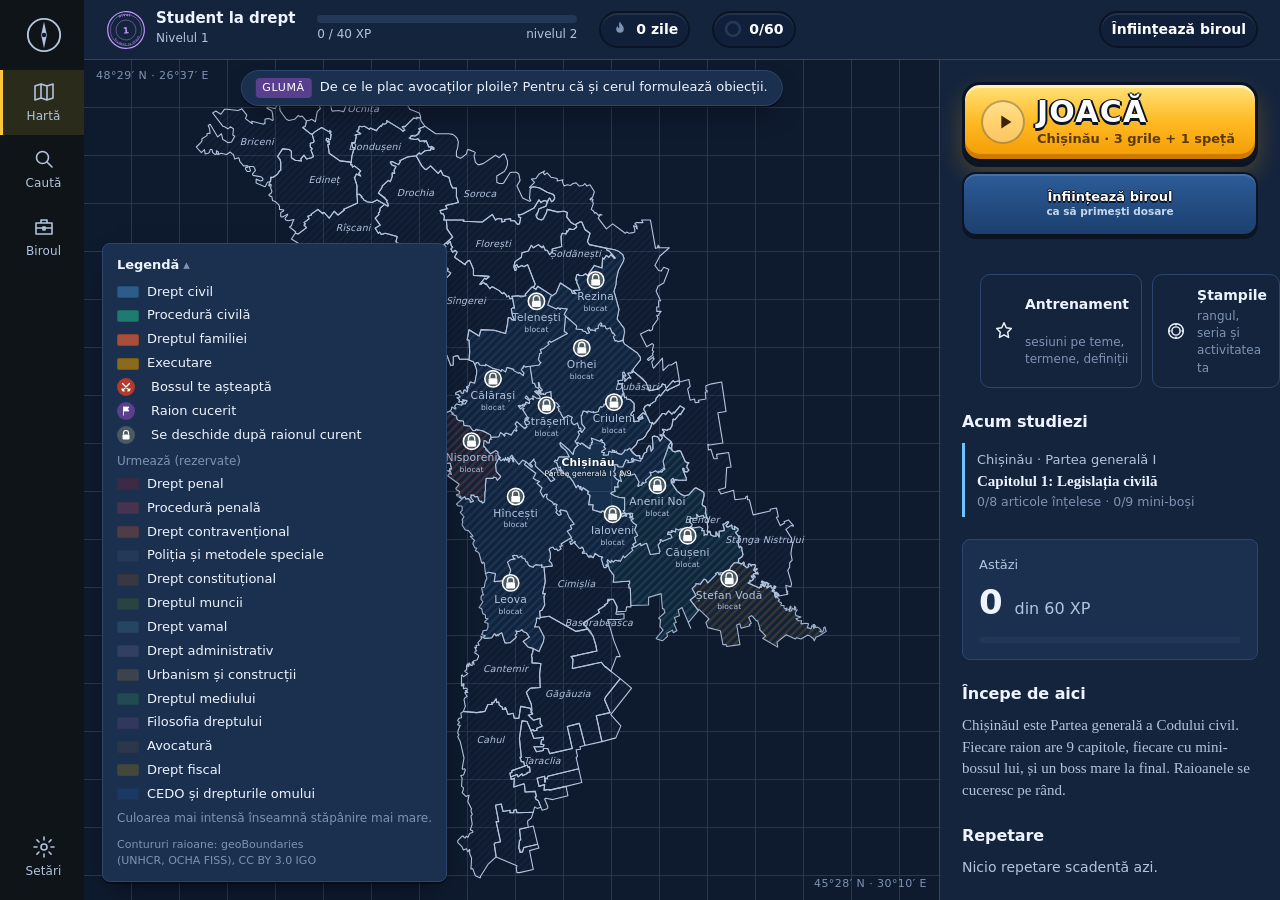
==== index.html @ b5ab777a "Interfața de arenă (etapa 1): bara de jos compactă, harta pe tot ecranul, JOACĂ, sloturi de dosare, " ====
<!doctype html>
<html lang="ro">
<head>
<meta charset="utf-8">
<meta name="viewport" content="width=device-width, initial-scale=1, viewport-fit=cover, maximum-scale=1">
<meta name="theme-color" content="#13181B">
<meta name="color-scheme" content="light dark">
<meta name="mobile-web-app-capable" content="yes">
<meta name="apple-mobile-web-app-capable" content="yes">
<meta name="apple-mobile-web-app-status-bar-style" content="black-translucent">
<meta name="apple-mobile-web-app-title" content="Atlasul">
<link rel="manifest" href="manifest.webmanifest">
<link rel="apple-touch-icon" href="icons/apple-touch-icon.png">
<title>Atlasul legislativ</title>
<link rel="icon" href="icon.svg" type="image/svg+xml">
<link rel="stylesheet" href="app.css">
<link rel="stylesheet" href="phone.css">
<link rel="stylesheet" href="clash.css">
</head>
<body>
<div id="app" class="shell">
  <nav class="rail" aria-label="Navigare principală">
    <a class="rail-mark" href="#/harta" aria-label="Atlasul legislativ">
      <svg viewBox="0 0 40 40" aria-hidden="true"><circle cx="20" cy="20" r="17" fill="none" stroke="currentColor" stroke-width="2"/><path d="M20 6 L23 20 L20 34 L17 20 Z" fill="currentColor"/><circle cx="20" cy="20" r="2.4" fill="var(--paper)"/></svg>
    </a>
    <a href="#/harta" data-nav="harta"><svg viewBox="0 0 24 24"><path d="M3 6l6-2 6 2 6-2v14l-6 2-6-2-6 2z M9 4v14 M15 6v14"/></svg><span>Hartă</span></a>
    <a href="#/cautare" data-nav="cautare"><svg viewBox="0 0 24 24"><circle cx="10.5" cy="10.5" r="6"/><path d="M15 15l5 5"/></svg><span>Caută</span></a>
    <a href="#/firma" data-nav="firma"><svg viewBox="0 0 24 24"><path d="M4 8h16v11H4z M9 8V5h6v3 M4 13h16 M11 12h2v3h-2z"/></svg><span>Biroul</span></a>
    <div class="rail-spacer"></div>
    <a href="#/setari" data-nav="setari"><svg viewBox="0 0 24 24"><circle cx="12" cy="12" r="3"/><path d="M12 2v3M12 19v3M2 12h3M19 12h3M4.9 4.9l2.1 2.1M17 17l2.1 2.1M4.9 19.1L7 17M17 7l2.1-2.1"/></svg><span>Setări</span></a>
  </nav>
  <header class="hud" id="hud"></header>
  <main id="view" class="view" tabindex="-1"></main>
</div>
<div id="popups"></div>
<div id="toasts" aria-live="polite"></div>
<div id="overlay"></div>
<script src="data/moldova.js"></script>
<script src="js/core.js"></script>
<script src="js/study.js"></script>
<script src="js/game.js"></script>
<script src="js/quiz.js"></script>
<script src="js/eco.js"></script>
<script src="js/views.js"></script>
<script src="js/dosar.js"></script>
<script src="js/firm.js"></script>
<script src="js/play.js"></script>
<script>
/* instalare pe telefon: aplicația merge și fără internet */
if ('serviceWorker' in navigator) addEventListener('load', () => navigator.serviceWorker.register('sw.js').catch(() => {}));
</script>
</body>
</html>
---- app.css ----
/* Atlasul legislativ — foaie de planșetă cadastrală: hârtie rece, cerneală de ardezie,
   albastru topografic pentru trimiteri, violet de ștampilă pentru realizări. */
:root {
  --paper: #EDF1EC;
  --paper-2: #F6F8F4;
  --paper-3: #FFFFFF;
  --ink: #1B2A33;
  --ink-2: #4A5A63;
  --ink-3: #7B8A91;
  --rule: #CBD5CE;
  --rule-2: #DDE4DE;
  --survey: #2B5C8A;
  --survey-bg: #DCE6EF;
  --stamp: #5A3F8F;
  --stamp-bg: #E6E0F0;
  --seal: #B23A2E;
  --seal-bg: #F4DEDA;
  --wheat: #B98A12;
  --wheat-bg: #F3E7C4;
  --forest: #2E7D5B;
  --forest-bg: #D6EADF;
  --shadow: 0 1px 0 rgba(27,42,51,.06), 0 8px 24px -12px rgba(27,42,51,.28);
  --serif: "Sitka Text", "Sitka Small", Cambria, Georgia, "Times New Roman", serif;
  --serif-display: "Sitka Heading", "Sitka Banner", "Sitka Text", Cambria, Georgia, serif;
  --sans: "Bahnschrift", "DIN Alternate", "Segoe UI", system-ui, sans-serif;
  --radius-s: 4px;
  --radius-m: 8px;
  --rail: 84px;
  --hud: 60px;
  color-scheme: light;
}
:root[data-theme="dark"] {
  --paper: #151D22;
  --paper-2: #1B252B;
  --paper-3: #212D34;
  --ink: #E3E9E4;
  --ink-2: #A9B6B0;
  --ink-3: #7D8B87;
  --rule: #33424A;
  --rule-2: #2A373E;
  --survey: #7FAEDB;
  --survey-bg: #22374A;
  --stamp: #B39BE0;
  --stamp-bg: #302848;
  --seal: #E57A6E;
  --seal-bg: #44241F;
  --wheat: #E2B94A;
  --wheat-bg: #3D3317;
  --forest: #6FC49B;
  --forest-bg: #1D3A2D;
  --shadow: 0 1px 0 rgba(0,0,0,.2), 0 10px 28px -10px rgba(0,0,0,.6);
  color-scheme: dark;
}

* { box-sizing: border-box; }
html, body { margin: 0; height: 100%; }
body {
  background: var(--paper);
  color: var(--ink);
  font-family: var(--sans);
  font-size: 15px;
  line-height: 1.45;
  -webkit-font-smoothing: antialiased;
}
button, input, select, textarea { font: inherit; color: inherit; }
a { color: inherit; }
:focus-visible { outline: 2px solid var(--survey); outline-offset: 2px; border-radius: 3px; }
@media (prefers-reduced-motion: reduce) { *, *::before, *::after { animation-duration: .01ms !important; transition-duration: .01ms !important; } }

/* ---------- shell ---------- */
.shell {
  display: grid;
  grid-template-columns: var(--rail) 1fr;
  grid-template-rows: var(--hud) 1fr;
  height: 100vh;
}
.rail {
  grid-row: 1 / 3;
  background: var(--ink);
  color: var(--paper);
  display: flex; flex-direction: column; align-items: stretch;
  padding: 10px 0;
  gap: 2px;
}
:root[data-theme="dark"] .rail { background: #0E1418; color: var(--ink); }
.rail a {
  text-decoration: none;
  display: flex; flex-direction: column; align-items: center; gap: 4px;
  padding: 10px 4px;
  font-size: 12px; letter-spacing: .01em;
  color: rgba(237,241,236,.72);
  border-left: 3px solid transparent;
}
:root[data-theme="dark"] .rail a { color: var(--ink-2); }
.rail a svg { width: 24px; height: 24px; fill: none; stroke: currentColor; stroke-width: 1.6; stroke-linejoin: round; stroke-linecap: round; }
.rail a:hover { color: #fff; }
.rail a.on { color: #fff; border-left-color: var(--wheat); background: rgba(255,255,255,.06); }
.rail .rail-mark { padding: 6px 0 14px; color: var(--wheat); }
.rail .rail-mark svg { width: 38px; height: 38px; stroke: none; }
.rail-spacer { flex: 1; }

/* ---------- HUD ---------- */
.hud {
  display: flex; align-items: center; gap: 22px;
  padding: 0 22px;
  border-bottom: 1px solid var(--rule);
  background: var(--paper-2);
  min-width: 0;
}
.hud .rank { display: flex; align-items: center; gap: 10px; min-width: 0; }
.hud .rank .stamp-mini { width: 40px; height: 40px; flex: none; }
.hud .rank b { display: block; font-weight: 600; font-size: 15px; line-height: 1.1; white-space: nowrap; }
.hud .rank small { color: var(--ink-2); font-size: 12px; white-space: nowrap; }
.xpbar { flex: 1; max-width: 340px; min-width: 120px; }
.xpbar .track { height: 8px; border-radius: 4px; background: var(--rule-2); overflow: hidden; }
.xpbar .fill { height: 100%; background: var(--wheat); border-radius: 4px; transition: width .6s cubic-bezier(.2,.8,.2,1); }
.xpbar .lbl { font-size: 12px; color: var(--ink-2); margin-top: 3px; display: flex; justify-content: space-between; gap: 8px; font-variant-numeric: tabular-nums; }
.hud .chip {
  display: flex; align-items: center; gap: 7px;
  font-size: 14px; font-variant-numeric: tabular-nums;
  padding: 6px 10px; border-radius: 999px;
  border: 1px solid var(--rule);
  background: var(--paper-3);
  white-space: nowrap;
}
.hud .chip svg { width: 18px; height: 18px; }
.hud .chip.streak svg { fill: var(--seal); }
.hud .chip.streak.cold svg { fill: var(--ink-3); }
.hud .chip.chest { cursor: pointer; border-color: var(--wheat); background: var(--wheat-bg); }
.hud .chip.chest[hidden] { display: none; }
.goal-ring { width: 26px; height: 26px; transform: rotate(-90deg); }
.goal-ring circle { fill: none; stroke-width: 4; }
.goal-ring .bg { stroke: var(--rule-2); }
.goal-ring .fg { stroke: var(--forest); stroke-linecap: round; transition: stroke-dashoffset .6s; }
.hud .spacer { flex: 1; }

.view { overflow: auto; position: relative; min-width: 0; }
.view:focus { outline: none; }

/* ---------- typography helpers ---------- */
h1, h2, h3 { font-family: var(--sans); font-weight: 600; margin: 0; letter-spacing: -.005em; }
h1 { font-size: 30px; line-height: 1.12; font-stretch: 87.5%; }
h2 { font-size: 21px; line-height: 1.2; }
h3 { font-size: 16px; }
.muted { color: var(--ink-2); }
.faint { color: var(--ink-3); }
.num { font-variant-numeric: tabular-nums; }

.btn {
  display: inline-flex; align-items: center; justify-content: center; gap: 8px;
  padding: 9px 15px; border-radius: var(--radius-m);
  border: 1px solid var(--rule); background: var(--paper-3);
  cursor: pointer; text-decoration: none; font-size: 14px; white-space: nowrap;
}
.btn:hover { border-color: var(--ink-3); }
.btn.primary { background: var(--ink); color: var(--paper); border-color: var(--ink); }
.btn.primary:hover { background: #2A3D49; }
:root[data-theme="dark"] .btn.primary { background: var(--wheat); color: #1a1405; border-color: var(--wheat); }
.btn.ghost { background: transparent; border-color: transparent; }
.btn.ghost:hover { background: var(--rule-2); }
.btn.small { padding: 5px 10px; font-size: 13px; }
.btn[disabled] { opacity: .5; cursor: default; }
.btn svg { width: 16px; height: 16px; fill: none; stroke: currentColor; stroke-width: 1.8; stroke-linecap: round; stroke-linejoin: round; }

.bar { height: 6px; background: var(--rule-2); border-radius: 3px; overflow: hidden; }
.bar > i { display: block; height: 100%; background: var(--forest); border-radius: 3px; }
.bar.read > i { background: var(--survey); }

/* ---------- map page ---------- */
.mappage {
  display: grid;
  grid-template-columns: minmax(0, 1fr) 340px;
  min-height: 100%;
}
.mapwrap {
  position: relative;
  background-color: var(--paper);
  background-image:
    linear-gradient(var(--rule-2) 1px, transparent 1px),
    linear-gradient(90deg, var(--rule-2) 1px, transparent 1px);
  background-size: 48px 48px;
  background-position: -1px -1px;
  border-right: 1px solid var(--rule);
  display: flex; align-items: center; justify-content: center;
  padding: 18px 10px 10px;
  min-height: calc(100vh - var(--hud));
}
.mapwrap svg.md { height: calc(100vh - var(--hud) - 40px); max-height: 1100px; width: auto; max-width: 100%; overflow: visible; }
.mapwrap .coord { position: absolute; font-size: 11px; color: var(--ink-3); font-variant-numeric: tabular-nums; letter-spacing: .04em; }
.mapwrap .coord.tl { top: 8px; left: 12px; } .mapwrap .coord.br { bottom: 8px; right: 12px; }
.md path.u { stroke: var(--ink-2); stroke-width: 1.1; stroke-linejoin: round; vector-effect: non-scaling-stroke; transition: filter .15s, opacity .15s; }
.md path.u.plain { fill: var(--paper-2); }
.md path.u.res { fill: url(#hatch); }
.md path.u.on { cursor: pointer; }
.md path.u.on:hover, .md path.u.res:hover { filter: brightness(1.08) saturate(1.1); }
.md path.u.on.dim { opacity: .55; }
.md text.lab { font-family: var(--sans); font-size: 15px; fill: var(--ink-2); pointer-events: none; text-anchor: middle; letter-spacing: .02em; }
.md text.lab.on { fill: #fff; font-weight: 600; font-size: 17px; paint-order: stroke; stroke: rgba(0,0,0,.25); stroke-width: 2.5px; }
.md text.lab.res { fill: var(--ink-2); font-style: italic; }
.md text.lab.sub { font-size: 12px; font-weight: 400; }
.md .river { fill: none; stroke: #7FA7C4; stroke-width: 2; opacity: .5; }
.md .pin { pointer-events: none; }

.legend {
  position: absolute; left: 18px; bottom: 18px;
  background: var(--paper-3); border: 1px solid var(--rule);
  border-radius: var(--radius-m); padding: 12px 14px; font-size: 13px; min-width: 210px;
  box-shadow: var(--shadow);
}
.legend h3 { font-size: 13px; margin: 0; display: inline; }
.legend summary { cursor: pointer; list-style: none; font-family: var(--sans); }
.legend summary::-webkit-details-marker { display: none; }
.legend summary::after { content: ' ▾'; color: var(--ink-3); }
.legend[open] summary { margin-bottom: 8px; }
.legend[open] summary::after { content: ' ▴'; }
.legend .row { display: flex; align-items: center; gap: 8px; margin: 5px 0; }
.legend .sw { width: 22px; height: 12px; border-radius: 2px; border: 1px solid rgba(0,0,0,.15); flex: none; }
.legend .sw.hatch { background: repeating-linear-gradient(45deg, var(--paper-2) 0 3px, var(--rule) 3px 5px); }
.legend .credit { margin-top: 10px; font-size: 11px; color: var(--ink-3); max-width: 230px; }
.maptip {
  position: fixed; pointer-events: none; z-index: 30;
  background: var(--ink); color: var(--paper);
  padding: 8px 11px; border-radius: 6px; font-size: 13px; max-width: 260px;
  transform: translate(14px, 14px);
}
.maptip b { display: block; font-size: 14px; }

.side { padding: 22px 22px 40px; display: flex; flex-direction: column; gap: 22px; background: var(--paper-2); }
.side section { display: flex; flex-direction: column; gap: 10px; }
.side .daily { border: 1px solid var(--rule); background: var(--paper-3); border-radius: var(--radius-m); padding: 16px; }
.side .daily .big { font-size: 34px; font-weight: 600; font-variant-numeric: tabular-nums; line-height: 1; font-stretch: 87.5%; }
.side .resume { text-decoration: none; display: block; border-left: 3px solid var(--survey); padding: 6px 0 6px 12px; }
.side .resume b { font-family: var(--serif); font-weight: 600; display: block; }
.side .list { display: flex; flex-direction: column; }
.side .list a { text-decoration: none; display: grid; grid-template-columns: 12px 1fr auto; gap: 10px; align-items: center; padding: 8px 0; border-bottom: 1px solid var(--rule-2); }
.side .list a:hover b { text-decoration: underline; }
.side .list .dot { width: 12px; height: 12px; border-radius: 50%; }

/* ---------- raion page ---------- */
.raion { max-width: 1060px; margin: 0 auto; padding: 30px 32px 60px; }
.raion .head { display: grid; grid-template-columns: 1fr auto; gap: 18px; align-items: end; padding-bottom: 18px; border-bottom: 2px solid var(--ink); }
.raion .head .disc { font-family: var(--serif-display); font-size: 19px; color: var(--ink-2); margin-top: 4px; }
.raion .head h1 { font-size: 46px; font-stretch: 75%; letter-spacing: -.01em; }
.raion .head .about { max-width: 62ch; margin-top: 10px; font-family: var(--serif); color: var(--ink-2); }
.raion .mastery { text-align: right; }
.raion .mastery .big { font-size: 40px; font-weight: 600; font-variant-numeric: tabular-nums; font-stretch: 87.5%; line-height: 1; }
.register { width: 100%; border-collapse: collapse; margin-top: 18px; }
.register th { text-align: left; font-weight: 500; font-size: 12px; color: var(--ink-3); padding: 8px 10px; border-bottom: 1px solid var(--rule); }
.register td { padding: 14px 10px; border-bottom: 1px solid var(--rule-2); vertical-align: middle; }
.register tr.place:hover td { background: var(--paper-2); }
.register .pname { font-family: var(--serif); font-size: 17px; font-weight: 600; }
.register .pname small { display: block; font-family: var(--sans); font-weight: 400; font-size: 12px; color: var(--ink-3); margin-top: 2px; }
.register .role { font-size: 12px; color: var(--ink-2); white-space: nowrap; }
.register .role i { display: inline-block; width: 9px; height: 9px; margin-right: 6px; border-radius: 50%; border: 2px solid currentColor; vertical-align: -1px; }
.register .role.capital i { background: currentColor; }
.register .bars { width: 200px; }
.register .bars .bar + .bar { margin-top: 4px; }
.register .bars small { font-size: 12px; color: var(--ink-2); font-variant-numeric: tabular-nums; }
.register .acts { text-align: right; white-space: nowrap; }
.register .acts .btn + .btn { margin-left: 6px; }
.pending-note { font-size: 13px; color: var(--seal); }

.city { display: grid; grid-template-columns: 360px 1fr; gap: 28px; align-items: center; margin-top: 26px; }
.city svg { width: 100%; height: auto; }
.city .sector { cursor: pointer; stroke: var(--paper); stroke-width: 3; transition: filter .15s; }
.city .sector:hover { filter: brightness(1.1); }
.city .sector.locked { cursor: default; }
.city text { font-family: var(--sans); font-size: 14px; fill: #fff; text-anchor: middle; pointer-events: none; font-weight: 600; }
.city text.small { font-size: 11px; font-weight: 400; }

/* ---------- reader ---------- */
.reader { display: grid; grid-template-columns: 300px minmax(0, 1fr); height: 100%; }
.toc { border-right: 1px solid var(--rule); background: var(--paper-2); overflow: auto; padding: 18px 0 40px; }
.toc .acthead { padding: 0 18px 14px; border-bottom: 1px solid var(--rule); margin-bottom: 8px; }
.toc .acthead h2 { font-size: 18px; }
.toc .acthead .meta { font-size: 12px; color: var(--ink-3); margin-top: 6px; }
.toc .acthead .bar { margin-top: 10px; }
.toc ul { list-style: none; margin: 0; padding: 0; }
.toc li > a, .toc li > .grp {
  display: block; text-decoration: none; padding: 6px 18px 6px calc(18px + var(--d, 0) * 14px);
  font-size: 13px; line-height: 1.3; color: var(--ink-2);
}
.toc li > .grp { color: var(--ink-3); font-size: 12px; padding-top: 12px; }
.toc li > a:hover { background: var(--rule-2); color: var(--ink); }
.toc li > a.on { background: var(--survey-bg); color: var(--ink); box-shadow: inset 3px 0 0 var(--survey); }
.toc li > a .t { display: block; }
.toc li > a .lab { font-weight: 600; color: var(--ink); }
.toc li > a .mini { display: block; height: 3px; background: var(--rule-2); margin-top: 5px; border-radius: 2px; overflow: hidden; }
.toc li > a .mini i { display: block; height: 100%; background: var(--survey); }
.toc li > a .mini i.m { background: var(--forest); }
.toc li.abrog > a { font-style: italic; color: var(--ink-3); }

.page { overflow: auto; height: 100%; scroll-behavior: smooth; }
.page-inner { max-width: 940px; margin: 0 auto; padding: 26px 40px 120px; }
.chaphead { border-bottom: 2px solid var(--ink); padding-bottom: 14px; margin-bottom: 8px; display: grid; grid-template-columns: 1fr auto; gap: 18px; align-items: end; }
.chaphead .crumb { font-size: 13px; color: var(--ink-3); margin-bottom: 6px; }
.chaphead h1 { font-size: 28px; font-stretch: 87.5%; }
.chaphead .chapstats { text-align: right; font-size: 13px; color: var(--ink-2); min-width: 190px; }
.chaphead .chapstats .bar { margin: 6px 0 10px; }
.intro { font-family: var(--serif); color: var(--ink-2); margin: 10px 0; }

.art { display: grid; grid-template-columns: 92px minmax(0, 1fr); column-gap: 18px; padding: 22px 0 18px; border-bottom: 1px solid var(--rule-2); position: relative; }
.art .gut { text-align: right; padding-top: 2px; }
.art .gut .n { font-size: 15px; font-weight: 600; font-variant-numeric: tabular-nums; color: var(--ink); white-space: nowrap; }
.art .gut .lvl { display: flex; justify-content: flex-end; gap: 3px; margin-top: 8px; }
.art .gut .lvl i { width: 7px; height: 7px; border-radius: 50%; background: var(--rule); }
.art .gut .lvl i.on { background: var(--forest); }
.art h3 { font-family: var(--serif); font-size: 19px; line-height: 1.3; font-weight: 700; margin: 0 0 10px; }
.art.abrog h3, .art.abrog .body { color: var(--ink-3); font-style: italic; }
.art .body { font-family: var(--serif); font-size: 17.5px; line-height: 1.66; max-width: 68ch; }
.art .body p { margin: 0 0 .55em; }
.art .body p.l1 { padding-left: 0; }
.art .body p.l2 { padding-left: 1.6em; }
.art .body p.l3 { padding-left: 3.2em; }
.art .body p.l4 { padding-left: 4.8em; }
.art .body .lab { font-weight: 700; margin-right: .25em; }
.art .body p.note { font-family: var(--sans); font-size: 12.5px; color: var(--ink-3); line-height: 1.4; }
.art .body p.def .term { font-weight: 700; color: var(--ink); }
.art .body p.flash, .pop .body p.flash { animation: flash 1.8s ease-out; }
@keyframes flash { 0% { background: var(--wheat-bg); } 100% { background: transparent; } }
.art.flash { animation: flash 1.8s ease-out; }
.art .tools { display: flex; flex-wrap: wrap; gap: 6px; margin-top: 12px; }
.art .tools .btn { font-size: 13px; padding: 5px 10px; }
.art .tools .btn.on.read { background: var(--survey-bg); border-color: var(--survey); color: var(--survey); }
.art .tools .btn.on.und { background: var(--forest-bg); border-color: var(--forest); color: var(--forest); }
.art .tools .btn.on.star { background: var(--wheat-bg); border-color: var(--wheat); color: var(--wheat); }
.art .tools .btn.on.appl { background: var(--stamp-bg); border-color: var(--stamp); color: var(--stamp); }
.art .mynote { margin-top: 10px; }
.art .mynote textarea { width: 100%; max-width: 68ch; min-height: 70px; padding: 10px 12px; border: 1px solid var(--rule); border-radius: var(--radius-m); background: var(--paper-3); font-family: var(--serif); font-size: 15px; resize: vertical; }
.art .comm { margin-top: 12px; max-width: 68ch; border-left: 3px solid var(--stamp); padding: 4px 0 4px 14px; font-family: var(--serif); font-size: 15.5px; color: var(--ink-2); }
.chapnav { display: flex; justify-content: space-between; gap: 12px; margin-top: 30px; }

a.ref { color: var(--survey); text-decoration: underline; text-decoration-style: dotted; text-underline-offset: 3px; text-decoration-thickness: 1.5px; cursor: pointer; }
a.ref:hover { background: var(--survey-bg); text-decoration-style: solid; }
a.ref.ext { color: var(--ink-2); text-decoration-color: var(--ink-3); }
a.ref.act { text-decoration-style: dashed; }

/* ---------- reference popup ---------- */
#popups .pop {
  position: fixed; z-index: 40; width: min(560px, calc(100vw - 32px));
  max-height: min(70vh, 640px); display: flex; flex-direction: column;
  background: var(--paper-3); border: 1px solid var(--rule); border-radius: 10px;
  box-shadow: 0 2px 0 rgba(27,42,51,.06), 0 24px 60px -20px rgba(27,42,51,.55);
  animation: popin .14s ease-out;
}
@keyframes popin { from { opacity: 0; transform: translateY(4px); } }
.pop .ph { display: flex; align-items: center; gap: 8px; padding: 10px 12px 10px 16px; border-bottom: 1px solid var(--rule-2); }
.pop .ph .crumbs { flex: 1; font-size: 13px; color: var(--ink-2); min-width: 0; overflow: hidden; text-overflow: ellipsis; white-space: nowrap; }
.pop .ph .crumbs b { color: var(--ink); }
.pop .ph button { border: 0; background: none; cursor: pointer; padding: 4px 6px; border-radius: 4px; color: var(--ink-2); font-size: 18px; line-height: 1; }
.pop .ph button:hover { background: var(--rule-2); color: var(--ink); }
.pop .pb { overflow: auto; padding: 14px 18px 4px; }
.pop .pb h4 { font-family: var(--serif); font-size: 17px; margin: 0 0 8px; }
.pop .body { font-family: var(--serif); font-size: 16px; line-height: 1.6; }
.pop .body p { margin: 0 0 .5em; }
.pop .body p.ctx { color: var(--ink-3); }
.pop .body p.hit { background: var(--wheat-bg); box-shadow: -8px 0 0 var(--wheat-bg), 8px 0 0 var(--wheat-bg); border-radius: 2px; }
.pop .body .lab { font-weight: 600; margin-right: 6px; }
.pop .body p.l2 { padding-left: 1.4em; } .pop .body p.l3 { padding-left: 2.8em; }
.pop .missing { font-family: var(--sans); font-size: 14px; color: var(--ink-2); padding: 6px 0 12px; }
.pop .pf { display: flex; gap: 8px; padding: 10px 16px 14px; border-top: 1px solid var(--rule-2); }
.pop .note-old { font-size: 12.5px; color: var(--seal); margin-bottom: 8px; font-family: var(--sans); }
.pop .range-list a { display: block; padding: 6px 0; border-bottom: 1px solid var(--rule-2); text-decoration: none; font-family: var(--serif); }
.pop .range-list a:hover { color: var(--survey); }

/* ---------- training ---------- */
.train { max-width: 980px; margin: 0 auto; padding: 30px 32px 60px; }
.train .head { border-bottom: 2px solid var(--ink); padding-bottom: 14px; margin-bottom: 22px; display: flex; justify-content: space-between; align-items: end; gap: 20px; flex-wrap: wrap; }
.scope { display: flex; gap: 8px; align-items: center; flex-wrap: wrap; }
.scope select { padding: 8px 10px; border-radius: var(--radius-m); border: 1px solid var(--rule); background: var(--paper-3); }
.modes { display: grid; grid-template-columns: repeat(auto-fill, minmax(280px, 1fr)); gap: 0; border-top: 1px solid var(--rule); }
.mode { display: grid; grid-template-columns: 46px 1fr auto; gap: 14px; align-items: center; padding: 16px 6px; border-bottom: 1px solid var(--rule); text-decoration: none; cursor: pointer; background: none; border-left: 0; border-right: 0; border-top: 0; text-align: left; }
.mode:hover { background: var(--paper-2); }
.mode .ico { width: 46px; height: 46px; border-radius: 50%; display: grid; place-items: center; }
.mode .ico svg { width: 24px; height: 24px; fill: none; stroke: currentColor; stroke-width: 1.7; stroke-linecap: round; stroke-linejoin: round; }
.mode b { display: block; font-size: 16px; }
.mode small { color: var(--ink-2); font-size: 13px; }
.mode .cnt { font-size: 22px; font-weight: 600; font-variant-numeric: tabular-nums; font-stretch: 87.5%; }

.quiz { max-width: 760px; margin: 0 auto; padding: 26px 28px 60px; }
.quiz .top { display: flex; align-items: center; gap: 14px; margin-bottom: 20px; }
.quiz .top .bar { flex: 1; height: 8px; }
.quiz .top .combo { font-weight: 600; color: var(--wheat); font-variant-numeric: tabular-nums; min-width: 90px; text-align: right; }
.quiz .top .lives { color: var(--seal); letter-spacing: 2px; }
.quiz .top .timer { font-variant-numeric: tabular-nums; font-weight: 600; min-width: 50px; text-align: right; }
.qcard { border: 1px solid var(--rule); background: var(--paper-3); border-radius: 12px; padding: 26px 28px; box-shadow: var(--shadow); }
.qcard .src { font-size: 12.5px; color: var(--ink-3); margin-bottom: 10px; }
.qcard .q { font-family: var(--serif); font-size: 21px; line-height: 1.4; margin-bottom: 8px; }
.qcard .ctx { font-family: var(--serif); font-size: 17px; line-height: 1.6; color: var(--ink-2); background: var(--paper-2); border-left: 3px solid var(--rule); padding: 10px 14px; margin: 12px 0 4px; }
.qcard .ctx .gap { display: inline-block; min-width: 4.5em; border-bottom: 2px solid var(--ink); text-align: center; color: var(--ink); font-weight: 700; }
.opts { display: grid; gap: 10px; margin-top: 18px; }
.opt { text-align: left; padding: 13px 16px; border-radius: var(--radius-m); border: 1px solid var(--rule); background: var(--paper-2); cursor: pointer; font-family: var(--serif); font-size: 16.5px; line-height: 1.4; display: grid; grid-template-columns: 26px 1fr; gap: 10px; }
.opt .k { font-family: var(--sans); font-size: 13px; color: var(--ink-3); border: 1px solid var(--rule); border-radius: 4px; width: 22px; height: 22px; display: grid; place-items: center; margin-top: 1px; }
.opt:hover:not([disabled]) { border-color: var(--ink-2); background: var(--paper-3); }
.opt.right { border-color: var(--forest); background: var(--forest-bg); }
.opt.wrong { border-color: var(--seal); background: var(--seal-bg); }
.opt[disabled] { cursor: default; }
.numin { display: flex; gap: 10px; margin-top: 18px; }
.numin input { flex: 1; padding: 12px 14px; font-size: 20px; border: 1px solid var(--rule); border-radius: var(--radius-m); background: var(--paper-2); font-variant-numeric: tabular-nums; }
.feedback { margin-top: 16px; padding: 12px 14px; border-radius: var(--radius-m); font-size: 14.5px; display: flex; gap: 12px; align-items: flex-start; justify-content: space-between; }
.feedback.ok { background: var(--forest-bg); color: var(--forest); }
.feedback.ko { background: var(--seal-bg); color: var(--seal); }
.feedback .why { color: var(--ink); font-family: var(--serif); font-size: 15px; margin-top: 4px; }
.feedback .btn { flex: none; }
.summary { text-align: center; padding: 30px 10px; }
.summary .big { font-size: 64px; font-weight: 600; font-stretch: 75%; font-variant-numeric: tabular-nums; line-height: 1; }
.xpfly { position: fixed; z-index: 60; pointer-events: none; font-weight: 700; color: var(--wheat); font-size: 20px; animation: fly 1.1s ease-out forwards; text-shadow: 0 1px 0 var(--paper); }
.xpfly.crit { color: var(--seal); font-size: 26px; }
@keyframes fly { from { opacity: 1; transform: translateY(0) scale(1); } to { opacity: 0; transform: translateY(-46px) scale(1.15); } }

/* ---------- stamps (badges) ---------- */
.stamps { display: grid; grid-template-columns: repeat(auto-fill, minmax(150px, 1fr)); gap: 22px 18px; }
.stampbox { text-align: center; }
.stampbox svg { width: 118px; height: 118px; display: block; margin: 0 auto 6px; }
.stampbox b { display: block; font-size: 13.5px; }
.stampbox small { color: var(--ink-3); font-size: 12px; display: block; max-width: 22ch; margin: 2px auto 0; }
.stampbox.locked svg { opacity: .28; filter: grayscale(1); }
.stamp-svg .ring { fill: none; stroke: currentColor; }
.stamp-svg text { fill: currentColor; font-family: var(--sans); }

.profile { max-width: 1060px; margin: 0 auto; padding: 30px 32px 60px; display: flex; flex-direction: column; gap: 34px; }
.profile .idcard { display: grid; grid-template-columns: 170px 1fr; gap: 26px; align-items: center; border-bottom: 2px solid var(--ink); padding-bottom: 24px; }
.profile .idcard h1 { font-size: 40px; font-stretch: 75%; }
.statgrid { display: grid; grid-template-columns: repeat(4, minmax(0,1fr)); gap: 0; border: 1px solid var(--rule); border-radius: var(--radius-m); overflow: hidden; margin-top: 16px; }
.statgrid div { padding: 12px 14px; border-right: 1px solid var(--rule); background: var(--paper-3); }
.statgrid div:last-child { border-right: 0; }
.statgrid b { display: block; font-size: 24px; font-variant-numeric: tabular-nums; font-stretch: 87.5%; }
.statgrid small { color: var(--ink-2); font-size: 12px; }
.heat { display: grid; grid-auto-flow: column; grid-template-rows: repeat(7, 13px); gap: 3px; overflow-x: auto; padding-bottom: 4px; }
.heat i { width: 13px; height: 13px; border-radius: 2px; background: var(--rule-2); }
.heat i.l1 { background: #B9D7C6; } .heat i.l2 { background: #7DBA97; } .heat i.l3 { background: #3E9468; } .heat i.l4 { background: #1F6A47; }
:root[data-theme="dark"] .heat i.l1 { background: #24493A; } :root[data-theme="dark"] .heat i.l2 { background: #2E6B50; } :root[data-theme="dark"] .heat i.l3 { background: #3F9468; } :root[data-theme="dark"] .heat i.l4 { background: #6FC49B; }
.heat i.frz { background: var(--survey-bg); box-shadow: inset 0 0 0 1px var(--survey); }
.album { display: grid; grid-template-columns: repeat(auto-fill, minmax(230px, 1fr)); gap: 10px; }
.card-term { border: 1px dashed var(--rule); border-radius: var(--radius-m); padding: 10px 12px; font-size: 13px; min-height: 64px; }
.card-term.got { border-style: solid; border-color: var(--seal); background: var(--seal-bg); }
.card-term b { font-size: 16px; font-stretch: 87.5%; display: block; color: var(--seal); }
.card-term.lock b { color: var(--ink-3); }
.weak a { display: flex; justify-content: space-between; gap: 10px; text-decoration: none; padding: 8px 0; border-bottom: 1px solid var(--rule-2); font-family: var(--serif); }

/* ---------- search ---------- */
.search { max-width: 920px; margin: 0 auto; padding: 30px 32px 60px; }
.search input.big { width: 100%; font-size: 22px; padding: 14px 16px; border: 1px solid var(--rule); border-radius: var(--radius-m); background: var(--paper-3); font-family: var(--serif); }
.results { margin-top: 18px; }
.results a { display: block; text-decoration: none; padding: 12px 0; border-bottom: 1px solid var(--rule-2); }
.results a b { font-size: 14px; }
.results a span { display: block; font-family: var(--serif); color: var(--ink-2); margin-top: 3px; }
.results mark { background: var(--wheat-bg); color: inherit; padding: 0 1px; }

/* ---------- overlays / toasts ---------- */
#toasts { pointer-events: none; position: fixed; right: 18px; bottom: 18px; z-index: 70; display: flex; flex-direction: column; gap: 8px; align-items: flex-end; }
.toast { background: var(--ink); color: var(--paper); padding: 10px 14px; border-radius: 8px; font-size: 14px; box-shadow: var(--shadow); max-width: 360px; animation: popin .2s ease-out; display: flex; gap: 10px; align-items: center; }
.toast svg { width: 34px; height: 34px; flex: none; }
.toast .stamp-svg { color: #CDBDF2; width: 44px; height: 44px; }
:root[data-theme="dark"] .toast .stamp-svg { color: var(--stamp); }
#overlay:empty { display: none; }
#overlay { position: fixed; inset: 0; z-index: 80; background: rgba(15,22,27,.55); display: grid; place-items: center; }
.modal { background: var(--paper-3); border-radius: 14px; padding: 30px 34px; max-width: 460px; width: calc(100vw - 40px); text-align: center; box-shadow: var(--shadow); position: relative; }
.modal h2 { font-size: 26px; font-stretch: 87.5%; margin-top: 8px; }
.modal p { font-family: var(--serif); color: var(--ink-2); }
.modal .stampwrap { width: 190px; height: 190px; margin: 0 auto; color: var(--stamp); }
.modal .stampwrap svg { width: 100%; height: 100%; }
.slam { animation: slam .55s cubic-bezier(.2,1.4,.4,1) both; }
@keyframes slam { 0% { transform: scale(2.6) rotate(-18deg); opacity: 0; } 60% { opacity: 1; } 100% { transform: scale(1) rotate(-8deg); opacity: 1; } }
.chestbox { font-size: 70px; line-height: 1; }
.chestbox svg { width: 150px; height: 120px; }
.chest-lid { transform-origin: 20px 46px; transition: transform .5s cubic-bezier(.3,1.6,.5,1); }
.open .chest-lid { transform: rotate(-32deg) translate(-4px,-6px); }
canvas.confetti { position: fixed; inset: 0; pointer-events: none; z-index: 90; }

.settings { max-width: 760px; margin: 0 auto; padding: 30px 32px 60px; }
.settings .row { display: grid; grid-template-columns: 1fr auto; gap: 16px; padding: 16px 0; border-bottom: 1px solid var(--rule-2); align-items: center; }
.settings .row small { display: block; color: var(--ink-2); font-size: 13px; }
.empty { padding: 40px 0; text-align: center; color: var(--ink-2); font-family: var(--serif); }

@media (max-width: 1100px) {
  .mappage { grid-template-columns: 1fr; }
  .reader { grid-template-columns: 240px minmax(0,1fr); }
  .art { grid-template-columns: 64px minmax(0,1fr); }
}
@media (max-width: 760px) {
  :root { --rail: 64px; }
  .rail a span { display: none; }
  .hud { gap: 10px; padding: 0 10px; }
  .hud .rank small, .xpbar .lbl { display: none; }
  .reader { grid-template-columns: 1fr; }
  .toc { display: none; }
  .page-inner { padding: 18px 16px 90px; }
  .art { grid-template-columns: 1fr; }
  .art .gut { text-align: left; }
  .city { grid-template-columns: 1fr; }
  .statgrid { grid-template-columns: repeat(2, minmax(0,1fr)); }
}

/* ---------- HUD: biroul ---------- */
.hud .chip.money { font-weight: 600; color: var(--ink); }
.hud .chip.buff { border-color: var(--wheat); background: var(--wheat-bg); color: #5A4306; font-size: 13px; }
.hud .chip.slots { gap: 4px; position: relative; padding-right: 12px; }
.sl { display: inline-block; width: 13px; height: 16px; border-radius: 3px; border: 1.5px dashed var(--rule); }
.sl.full { border: 1.5px solid rgba(0,0,0,.35); }
.sl.run { border: 2px solid; background: repeating-linear-gradient(-45deg, transparent 0 3px, var(--rule-2) 3px 5px); animation: pulse 1.6s ease-in-out infinite; }
.sl.ready { border: 1.5px solid rgba(0,0,0,.35); box-shadow: 0 0 0 2px var(--wheat-bg), 0 0 8px var(--wheat); animation: pulse 1s ease-in-out infinite; }
.ready-n { position: absolute; top: -7px; right: -7px; min-width: 18px; height: 18px; border-radius: 9px; background: var(--seal); color: #fff; font-size: 11px; display: grid; place-items: center; padding: 0 4px; }
@keyframes pulse { 50% { opacity: .55; } }
@keyframes golden { 0% { transform: scale(0) rotate(-20deg); opacity: 0; } 8% { transform: scale(1.15) rotate(6deg); opacity: 1; } 14% { transform: scale(1) rotate(0); } 50% { transform: translateY(-10px) rotate(-4deg); } 88% { opacity: 1; } 100% { transform: translateY(0) scale(.6); opacity: 0; } }
.golden:hover { transform: scale(1.1) !important; }
.md circle.car { transition: cx 1s linear, cy 1s linear; }
.ticker { position: absolute; top: 10px; left: 50%; transform: translateX(-50%); max-width: min(640px, 80%); background: var(--ink); color: var(--paper); font-size: 13px; padding: 7px 14px; border-radius: 999px; box-shadow: var(--shadow); white-space: nowrap; overflow: hidden; text-overflow: ellipsis; }
:root[data-theme="dark"] .ticker { background: var(--paper-3); color: var(--ink); border: 1px solid var(--rule); }
.bar.thin { height: 4px; }
.btn.big { padding: 13px 26px; font-size: 16px; }
.btn.dis { opacity: .45; pointer-events: none; }

/* ---------- biroul ---------- */
.firm { max-width: 1180px; margin: 0 auto; padding: 26px 30px 60px; }
.fhead { display: flex; justify-content: space-between; align-items: flex-end; gap: 20px; padding-bottom: 14px; border-bottom: 3px solid var(--firm, var(--ink)); }
.fhead p { margin: 6px 0 0; max-width: 640px; font-size: 14px; }
.purse { text-align: right; }
.purse b { display: block; font-size: 30px; font-family: var(--sans); font-stretch: 87.5%; color: var(--wheat); font-variant-numeric: tabular-nums; }
.purse small { color: var(--ink-3); font-size: 12px; }
.ftabs { display: flex; gap: 2px; margin: 14px 0 20px; flex-wrap: wrap; }
.ftabs a { padding: 9px 15px; border-radius: var(--radius-m) var(--radius-m) 0 0; text-decoration: none; color: var(--ink-2); border-bottom: 2px solid transparent; position: relative; font-size: 15px; }
.ftabs a:hover { color: var(--ink); background: var(--rule-2); }
.ftabs a.on { color: var(--ink); border-bottom-color: var(--ink); font-weight: 600; }
.bdg { display: inline-grid; place-items: center; min-width: 18px; height: 18px; border-radius: 9px; background: var(--seal); color: #fff; font-size: 11px; margin-left: 6px; padding: 0 4px; vertical-align: 1px; }
.fsec { background: var(--paper-3); border: 1px solid var(--rule); border-radius: 12px; padding: 18px 20px; margin-bottom: 18px; }
.fsec .sh { display: flex; align-items: baseline; justify-content: space-between; gap: 12px; margin-bottom: 14px; flex-wrap: wrap; }
.fsec .sh .faint { font-size: 13px; }
.fgrid { display: grid; grid-template-columns: repeat(auto-fit, minmax(320px, 1fr)); gap: 18px; align-items: start; }
.fgrid .fsec { margin-bottom: 0; }
.slots { display: grid; grid-template-columns: repeat(5, minmax(0, 1fr)); gap: 12px; }
.slot { border: 1.5px solid var(--rule); border-radius: 10px; padding: 12px; display: flex; flex-direction: column; align-items: center; gap: 6px; text-align: center; background: var(--paper-2); min-height: 268px; }
.slot .chestbox svg { width: 104px; height: 84px; }
.slot b { font-size: 14px; }
.slot small { color: var(--ink-3); font-size: 12px; min-height: 30px; }
.slot .bar { width: 100%; }
.slot .act { margin-top: auto; width: 100%; display: flex; flex-direction: column; justify-content: flex-end; gap: 6px; min-height: 62px; }
.slot .btn { width: 100%; }
.slot.empty { border-style: dashed; justify-content: center; background: transparent; }
.slot.empty .ph { font-family: var(--sans); color: var(--ink-3); font-size: 15px; }
.slot.run { border-color: var(--c); }
.slot.ready { border-color: var(--wheat); box-shadow: 0 0 0 3px var(--wheat-bg); animation: glow 1.4s ease-in-out infinite; }
.slot.ready .chestbox svg { animation: bob 1.4s ease-in-out infinite; }
.slot.free { border-color: var(--forest); background: var(--forest-bg); }
:root[data-theme="dark"] .slot.free { background: rgba(46,125,91,.14); }
@keyframes glow { 50% { box-shadow: 0 0 0 6px var(--wheat-bg); } }
@keyframes bob { 50% { transform: translateY(-4px) rotate(-2deg); } }
.income { display: flex; align-items: center; justify-content: space-between; gap: 14px; padding: 10px 0; border-bottom: 1px solid var(--rule-2); }
.income:last-of-type { border-bottom: 0; }
.income b { display: block; font-size: 16px; }
.income small { color: var(--ink-3); font-size: 12.5px; }
.quest { display: grid; grid-template-columns: 1fr auto; gap: 4px 10px; padding: 8px 0; font-size: 14px; }
.quest .bar { grid-column: 1 / -1; }
.quest.done span:first-child { text-decoration: line-through; color: var(--ink-3); }
.quest.done .bar > i { background: var(--wheat); }
.kv { display: flex; justify-content: space-between; gap: 12px; padding: 6px 0; border-bottom: 1px solid var(--rule-2); font-size: 14px; }
.kv span { color: var(--ink-2); }
.kv b { font-weight: 600; font-variant-numeric: tabular-nums; text-align: right; }
.office { display: flex; justify-content: space-between; align-items: center; gap: 18px; flex-wrap: wrap; }
.roles { display: grid; grid-template-columns: repeat(auto-fill, minmax(330px, 1fr)); gap: 12px; }
.rolecard { border: 1px solid var(--rule); border-radius: 10px; padding: 14px; background: var(--paper-2); display: flex; flex-direction: column; gap: 8px; }
.rolecard .rt { display: flex; justify-content: space-between; gap: 10px; align-items: baseline; }
.rolecard .rt .faint { font-size: 12.5px; }
.rolecard p { margin: 0; font-family: var(--serif); font-size: 14px; color: var(--ink-2); }
.rstats { display: flex; gap: 6px; flex-wrap: wrap; }
.rstats span { font-size: 12px; padding: 2px 8px; border-radius: 999px; background: var(--survey-bg); color: var(--survey); }
.rolecard .cards { font-size: 12.5px; color: var(--ink-3); display: grid; gap: 4px; }
.rolecard .cards .bar > i { background: var(--stamp); }
.rolecard .ra { display: flex; gap: 8px; margin-top: auto; }
.rolecard .ra .btn { flex: 1; }
table.staff { width: 100%; border-collapse: collapse; font-size: 14px; }
table.staff td { padding: 8px 6px; border-bottom: 1px solid var(--rule-2); }
table.staff td.free { color: var(--forest); }
.who { display: flex; gap: 8px; flex-wrap: wrap; }
.whob { border: 1.5px solid var(--rule); background: var(--paper-2); border-radius: 10px; padding: 8px 14px; text-align: left; cursor: pointer; }
.whob b { display: block; font-size: 14px; }
.whob small { color: var(--ink-3); font-size: 12px; }
.whob.on { border-color: var(--ink); background: var(--paper-3); box-shadow: 0 0 0 2px var(--rule-2); }
.clients { display: grid; grid-template-columns: repeat(auto-fill, minmax(220px, 1fr)); gap: 12px; }
.client { border: 1px solid var(--rule); border-left: 4px solid var(--c); border-radius: 10px; padding: 12px 14px; display: flex; flex-direction: column; gap: 6px; background: var(--paper-2); }
.client .ct { display: flex; justify-content: space-between; font-size: 12.5px; }
.client b { font-family: var(--serif); font-weight: 600; font-size: 15px; }
.client .btn { margin-top: 4px; align-self: flex-start; }
.stars { color: var(--wheat); letter-spacing: 1px; }
.stars span { color: var(--rule); }
.pv { display: flex; gap: 6px; flex-wrap: wrap; }
.pv span { font-size: 12px; padding: 2px 7px; border-radius: 6px; background: var(--paper-3); border: 1px solid var(--rule-2); font-variant-numeric: tabular-nums; }
.run { display: grid; grid-template-columns: minmax(0, 1.4fr) minmax(140px, 1fr) auto; gap: 16px; align-items: center; padding: 11px 0; border-bottom: 1px solid var(--rule-2); }
.run:last-child { border-bottom: 0; }
.run .rl small { display: block; color: var(--ink-3); font-size: 12.5px; margin-top: 2px; }
.run .rm { font-size: 13px; display: grid; gap: 5px; }
.run .rm .ok { color: var(--forest); font-weight: 600; }
.run .rr { display: flex; gap: 6px; justify-content: flex-end; }
.run.done .bar > i { background: var(--wheat); }
.phases { display: grid; grid-template-columns: 1fr 1.2fr 1fr; gap: 3px; }
.phases i { display: block; height: 5px; border-radius: 3px; background: var(--survey); width: 0; }
.phases { background: linear-gradient(90deg, var(--rule-2) 0 100%); border-radius: 3px; }
.phases i:nth-child(2) { background: var(--seal); }
.phases i:nth-child(3) { background: var(--forest); }
.btn.nitro { border-color: #2D8FD5; color: #1D6FAE; }
.courts { display: grid; grid-template-columns: repeat(auto-fill, minmax(360px, 1fr)); gap: 14px; }
.court { border: 1px solid var(--rule); border-top: 4px solid var(--c, var(--rule)); border-radius: 10px; padding: 14px; background: var(--paper-2); display: flex; flex-direction: column; gap: 4px; }
.court.locked { opacity: .75; border-top-color: var(--rule); background: repeating-linear-gradient(45deg, transparent 0 10px, var(--rule-2) 10px 11px); }
.court.locked .btn { align-self: flex-start; }
.cth { display: flex; justify-content: space-between; gap: 10px; align-items: flex-start; margin-bottom: 6px; }
.cth b { font-size: 17px; font-family: var(--sans); }
.cth small { display: block; color: var(--ink-3); font-size: 12.5px; }
.cth .pct { font-family: var(--sans); font-size: 22px; font-weight: 600; color: var(--c); text-align: right; line-height: 1; }
.cth .pct small { font-size: 11px; font-weight: 400; }
.offer { display: flex; justify-content: space-between; gap: 10px; align-items: center; padding: 8px 0; border-top: 1px solid var(--rule-2); }
.offer b { font-family: var(--serif); font-weight: 600; font-size: 14.5px; }
.offer small { display: block; color: var(--ink-3); font-size: 12px; }
.offer .oa { display: flex; align-items: center; gap: 8px; flex: none; }
.offer .oa .num { color: var(--wheat); font-weight: 600; font-size: 14px; }
.ctf { display: flex; justify-content: space-between; align-items: center; gap: 10px; margin-top: 6px; font-size: 12.5px; }

/* ---------- garajul ---------- */
.garage { border-radius: 14px; overflow: hidden; margin-bottom: 18px; background: radial-gradient(ellipse at 50% 30%, #3A4A56 0%, #1A2229 55%, #0E1418 100%); color: #E8EEF2; }
.garage .stage { height: 270px; display: grid; place-items: center; position: relative;
  background: linear-gradient(transparent 62%, rgba(255,255,255,.04) 62%), repeating-linear-gradient(90deg, transparent 0 79px, rgba(255,255,255,.05) 79px 80px); }
.garage .stage::after { content: ""; position: absolute; left: 10%; right: 10%; bottom: 36px; height: 2px; background: linear-gradient(90deg, transparent, #E2B11F, transparent); opacity: .5; }
.carsvg { width: min(520px, 90%); height: auto; filter: drop-shadow(0 18px 18px rgba(0,0,0,.5)); }
.gstats { display: grid; grid-template-columns: repeat(4, minmax(0, 1fr)); border-top: 1px solid rgba(255,255,255,.1); }
.gstats div { padding: 14px 18px; border-right: 1px solid rgba(255,255,255,.08); }
.gstats div:last-child { border-right: 0; }
.gstats small { display: block; font-size: 12px; color: #9FB0BB; }
.gstats b { font-family: var(--sans); font-size: 19px; }
.tier { display: flex; justify-content: space-between; align-items: center; gap: 10px; padding: 9px 0; border-bottom: 1px solid var(--rule-2); }
.tier small { display: block; color: var(--ink-3); font-size: 12.5px; }
.tier.on b { color: var(--forest); }
.tier.past { opacity: .5; }
.paints { display: grid; grid-template-columns: repeat(auto-fill, minmax(92px, 1fr)); gap: 8px; }
.paint { border: 1.5px solid var(--rule); border-radius: 10px; background: var(--paper-2); padding: 8px; cursor: pointer; display: grid; justify-items: center; gap: 5px; }
.paint i { width: 34px; height: 34px; border-radius: 50%; background: var(--p); border: 2px solid rgba(0,0,0,.25); }
.paint small { font-size: 11.5px; color: var(--ink-2); text-align: center; line-height: 1.2; }
.paint.on { border-color: var(--ink); }
.paint.lock i { opacity: .45; background-image: repeating-linear-gradient(45deg, transparent 0 4px, rgba(255,255,255,.5) 4px 6px); }

/* ---------- înființare ---------- */
.onboard { max-width: 860px; }
.onboard .hero { margin-bottom: 22px; }
.onboard .hero h1 { font-size: 38px; margin: 4px 0 8px; }
.onboard .hero p { font-family: var(--serif); font-size: 17px; line-height: 1.55; margin: 0; }
.field { display: grid; gap: 8px; margin-bottom: 20px; }
.field > span { font-weight: 600; font-size: 14px; }
.field input { border: 1px solid var(--rule); border-radius: var(--radius-m); background: var(--paper-3); padding: 11px 14px; font-size: 17px; max-width: 420px; }
.swatches { display: flex; gap: 10px; }
.swatches .sw { width: 38px; height: 38px; border-radius: 50%; border: 3px solid var(--paper-3); box-shadow: 0 0 0 1px var(--rule); cursor: pointer; }
.swatches .sw.on { box-shadow: 0 0 0 3px var(--ink); }
.pickgrid { display: grid; grid-template-columns: repeat(auto-fill, minmax(190px, 1fr)); gap: 10px; }
.pickr { text-align: left; border: 1.5px solid var(--rule); border-left: 5px solid var(--c); border-radius: 10px; padding: 12px 14px; background: var(--paper-3); cursor: pointer; display: grid; gap: 3px; position: relative; }
.pickr b { font-size: 17px; font-family: var(--sans); }
.pickr small { color: var(--ink-3); }
.pickr .pct { position: absolute; right: 12px; top: 12px; font-family: var(--sans); font-weight: 600; color: var(--c); }
.pickr.on { border-color: var(--ink); border-left-color: var(--c); box-shadow: 0 0 0 2px var(--rule-2); }
.perks { font-family: var(--serif); color: var(--ink-2); line-height: 1.7; padding-left: 20px; margin: 0 0 22px; }

/* ---------- Lista neagră ---------- */
.fgrid.bl { grid-template-columns: minmax(0, 1fr) minmax(0, 1fr); }
.target .rv { display: flex; gap: 16px; align-items: center; margin: 6px 0 16px; }
.rnum { font-family: var(--sans); font-weight: 700; font-stretch: 87.5%; color: var(--seal); font-size: 20px; min-width: 42px; }
.target .rnum { font-size: 52px; line-height: 1; }
.req { display: grid; grid-template-columns: 1fr auto; gap: 4px 10px; padding: 8px 0; font-size: 14px; }
.req .bar { grid-column: 1 / -1; }
.req .bar > i { background: var(--seal); }
.req.ok .bar > i { background: var(--forest); }
.req.ok b { color: var(--forest); }
.blist { display: grid; }
.brow { display: grid; grid-template-columns: 46px 1fr 52px; gap: 10px; align-items: center; padding: 7px 4px; border-bottom: 1px solid var(--rule-2); }
.brow small { display: block; color: var(--ink-3); font-size: 12px; }
.brow .stamp-svg { width: 44px; height: 44px; }
.brow.beat { opacity: .6; }
.brow.beat b { text-decoration: line-through; }
.brow.cur { background: var(--seal-bg); border-radius: 8px; }
:root[data-theme="dark"] .brow.cur { background: rgba(178,58,46,.16); }
.tg { font-size: 11px; text-transform: uppercase; letter-spacing: .06em; color: var(--seal); font-weight: 700; }
.markers { display: grid; grid-template-columns: repeat(3, 1fr); gap: 10px; margin-top: 12px; }
.marker { height: 92px; border-radius: 10px; border: 2px solid var(--seal); background: repeating-linear-gradient(45deg, var(--seal-bg) 0 8px, var(--paper-3) 8px 16px); cursor: pointer; font-family: var(--sans); display: grid; place-items: center; align-content: center; gap: 3px; transition: transform .2s; }
.marker span { font-size: 32px; font-weight: 700; color: var(--seal); }
.marker:hover:not(.got):not(.miss) { transform: translateY(-3px) rotate(-1deg); }
.marker.got { background: var(--wheat-bg); border-color: var(--wheat); animation: slamin .4s cubic-bezier(.2,1.4,.4,1); }
.marker.miss { opacity: .45; background: var(--paper-2); border-color: var(--rule); cursor: default; }
.marker b { font-size: 14px; } .marker small { font-size: 12px; color: var(--ink-2); }
@keyframes slamin { from { transform: scale(1.25); } }
.summary .stampwrap { width: 150px; height: 150px; margin: 0 auto; }
.summary .stampwrap svg { width: 100%; height: 100%; }

@media (max-width: 1100px) { .slots { grid-template-columns: repeat(3, minmax(0, 1fr)); } .fgrid.bl { grid-template-columns: 1fr; } .gstats { grid-template-columns: repeat(2, 1fr); } }
@media (max-width: 760px) { .firm { padding: 18px 16px 40px; } .slots { grid-template-columns: repeat(2, minmax(0, 1fr)); } .run { grid-template-columns: 1fr; } .run .rr { justify-content: flex-start; } .fhead { flex-direction: column; align-items: flex-start; } .purse { text-align: left; } .courts { grid-template-columns: 1fr; } }
.comm.chap { margin: 0 0 24px; max-width: 72ch; border-left: 3px solid var(--stamp); background: var(--stamp-bg); padding: 12px 16px; font-family: var(--serif); font-size: 15.5px; color: var(--ink); border-radius: 0 8px 8px 0; white-space: pre-line; }
.comm.chap b { display: block; font-family: var(--sans); font-size: 12px; letter-spacing: .06em; text-transform: uppercase; color: var(--stamp); margin-bottom: 4px; }
:root[data-theme="dark"] .comm.chap { background: rgba(90,63,143,.18); }

/* ---------- raioane: blocare, bossi, cucerire ---------- */
.md path.u.lockd { opacity: .9; cursor: pointer; }
.md path.u.conq { stroke: var(--ink); stroke-width: 1.8; }
.md text.lab.dim { fill: var(--ink-2); stroke: none; font-weight: 500; }
.md .pin.boss { animation: bosspulse 1.4s ease-in-out infinite; transform-box: fill-box; }
@keyframes bosspulse { 50% { opacity: .55; } }
.legend .ico { display: inline-grid; place-items: center; width: 18px; height: 18px; border-radius: 50%; margin-right: 8px; vertical-align: -4px; }
.legend .ico svg { width: 14px; height: 14px; }
.side .bossready { border: 1.5px solid var(--seal); background: var(--seal-bg); border-radius: 10px; padding: 12px 14px; }
:root[data-theme="dark"] .side .bossready { background: rgba(178,58,46,.15); }
.side .bossready h3 { color: var(--seal); margin-bottom: 8px; }
.btn.boss { display: flex; width: 100%; margin-top: 6px; border-color: var(--seal); color: var(--seal); justify-content: flex-start; white-space: normal; text-align: left; }
.conq-tag { font-size: 10.5px; text-transform: uppercase; letter-spacing: .06em; color: var(--forest); font-weight: 700; }
.side .list a.lockd { opacity: .55; }
.bosscard { display: grid; grid-template-columns: 96px 1fr; gap: 18px; align-items: center; margin: 18px 0 6px; padding: 16px 18px; border: 1.5px solid var(--rule); border-radius: 12px; background: var(--paper-3); }
.bosscard .bi { width: 96px; height: 96px; color: var(--seal); }
.bosscard .bi svg { width: 100%; height: 100%; }
.bosscard b { font-size: 17px; font-family: var(--sans); }
.bosscard p { margin: 4px 0 8px; font-family: var(--serif); color: var(--ink-2); }
.bosscard.ready { border-color: var(--seal); box-shadow: 0 0 0 3px var(--seal-bg); }
.bosscard.won { border-color: var(--forest); }
.bosscard.locked { background: repeating-linear-gradient(45deg, transparent 0 10px, var(--rule-2) 10px 11px), var(--paper-3); }
.lockbar { margin: 0 0 20px; padding: 12px 16px; border-left: 4px solid #4A5A63; background: var(--paper-2); border-radius: 0 8px 8px 0; font-size: 14.5px; color: var(--ink-2); }
.art.locked .gut .n { color: var(--ink-3); }
.qcard .src .tag { color: var(--stamp); font-weight: 600; }
.bgrid { display: grid; grid-template-columns: repeat(auto-fill, minmax(260px, 1fr)); gap: 12px; }
.bcard { border: 1.5px solid var(--rule); border-top: 4px solid var(--c); border-radius: 10px; padding: 12px 14px; background: var(--paper-3); display: flex; flex-direction: column; gap: 4px; }
.bcard .bt { display: flex; justify-content: space-between; align-items: center; gap: 8px; min-height: 30px; }
.bcard .bt b { font-family: var(--sans); font-size: 16px; }
.bcard .bt .stamp-svg { width: 40px; height: 40px; flex: none; }
.bcard small { color: var(--ink-3); font-size: 12.5px; }
.bcard p { margin: 2px 0; font-size: 13.5px; }
.bcard .btn { align-self: flex-start; margin-top: 4px; }
.bcard.ready { border-color: var(--seal); border-top-color: var(--seal); box-shadow: 0 0 0 3px var(--seal-bg); }
.bcard.won { background: var(--forest-bg); }
:root[data-theme="dark"] .bcard.won { background: rgba(46,125,91,.14); }
.bcard.lock { opacity: .6; }
.fsec.decan .rv { display: flex; gap: 16px; align-items: center; margin-bottom: 10px; }
.fsec.decan.ready { border-color: var(--seal); box-shadow: 0 0 0 3px var(--seal-bg); }
.mappage { align-items: start; }
.mapwrap { position: sticky; top: 0; height: calc(100vh - var(--hud)); min-height: 0; }
@media (max-width: 1100px) { .mapwrap { position: relative; height: auto; min-height: calc(100vh - var(--hud)); } }

/* ---------- v3: notificări, sunet vizual, studiu, joc ---------- */
.toast.out { animation: toastShake .65s ease-in forwards; }
.toast.bump { animation: toastBump .3s ease-out; }
@keyframes toastShake { 0% { transform: translateX(0); } 12% { transform: translateX(-7px) rotate(-1.5deg); } 24% { transform: translateX(7px) rotate(1.5deg); } 36% { transform: translateX(-6px); } 48% { transform: translateX(5px); } 60% { transform: translateX(-3px); opacity: 1; } 100% { transform: translateX(40px); opacity: 0; } }
@keyframes toastBump { 0% { transform: scale(1); } 50% { transform: scale(1.06); } 100% { transform: scale(1); } }

/* dosarul de aur */
.golden { position: fixed; z-index: 65; width: 76px; height: 62px; border: 0; background: none; cursor: pointer; padding: 0; animation: golden 15s ease-in-out forwards; filter: drop-shadow(0 6px 10px rgba(122,90,8,.45)); touch-action: manipulation; }
.golden svg { width: 100%; height: 100%; pointer-events: none; }

/* butonul mare de joc */
.playbig { display: flex; gap: 14px; align-items: center; text-decoration: none; padding: 16px 18px; border-radius: 14px; background: linear-gradient(135deg, #B23A2E, #7E2338); color: #fff; box-shadow: 0 8px 22px rgba(126,35,56,.35); margin-bottom: 14px; transition: transform .15s; }
.playbig:hover { transform: translateY(-2px) scale(1.01); }
.playbig .pl { width: 52px; height: 52px; border-radius: 50%; background: rgba(255,255,255,.18); display: grid; place-items: center; font-size: 22px; flex: none; animation: pulse 1.8s ease-in-out infinite; }
.playbig b { display: block; font-size: 24px; letter-spacing: .02em; }
.playbig small { opacity: .9; font-size: 13px; }
@keyframes pulse { 0%,100% { box-shadow: 0 0 0 0 rgba(255,255,255,.45); } 50% { box-shadow: 0 0 0 10px rgba(255,255,255,0); } }
.rail .railplay svg { fill: currentColor; }
.btn.huge { font-size: 20px; padding: 16px 34px; border-radius: 12px; }
.playhome { max-width: 760px; margin: 40px auto; padding: 0 16px; }
.playhero { background: var(--paper-3); border-radius: 18px; padding: 34px; box-shadow: var(--shadow); text-align: center; }
.playhero h1 { font-size: 34px; margin: 6px 0 10px; }
.playhero .rewards { display: flex; flex-wrap: wrap; gap: 8px; justify-content: center; margin: 16px 0; }
.playhero .rewards span { background: var(--paper-2); border-radius: 20px; padding: 6px 12px; font-size: 13px; }
.warnline { color: var(--seal); font-size: 13px; }
.mbtns { display: flex; gap: 10px; justify-content: center; flex-wrap: wrap; margin-top: 14px; }
.modal.wide { max-width: 640px; text-align: left; }
.modal.wide h2 { text-align: left; }
.loot { text-align: left; font-family: var(--serif); line-height: 1.8; padding-left: 20px; }

/* spețe */
.speta .enunt { font-family: var(--serif); font-size: 17px; line-height: 1.6; background: var(--paper-2); border-left: 3px solid var(--stamp); padding: 12px 16px; border-radius: 4px; margin: 10px 0 16px; }
.speta .enunt p { margin: 0 0 8px; }
.speta .sq { margin: 14px 0; }
.speta .sq label { display: block; margin-bottom: 6px; }
.speta textarea, .sumbox textarea { width: 100%; font: inherit; font-family: var(--serif); font-size: 16px; padding: 10px 12px; border: 1px solid var(--rule); border-radius: 8px; background: var(--paper); color: var(--ink); resize: vertical; }
.feedback.mid { background: var(--wheat-bg); color: var(--ink); }
.btn.mic.on { background: var(--seal); color: #fff; }
.opts.long .opt { text-align: left; font-family: var(--serif); font-size: 15px; line-height: 1.45; }
.hintbox { margin-top: 10px; }
.sumbox .cnt { font-size: 12.5px; color: var(--ink-3); text-align: right; margin-top: 4px; }
.sumbox .cnt.ok { color: var(--forest); }
.sumbox .why { color: var(--seal); min-height: 18px; font-size: 14px; }
.art .mysum { margin-top: 10px; padding: 10px 12px; background: var(--forest-bg); border-radius: 8px; font-family: var(--serif); font-size: 15px; }
.art .mysum small { display: block; font-family: var(--sans); color: var(--forest); font-size: 12px; margin-bottom: 2px; }

/* progres pe grupul curent */
.curprog { margin-top: 10px; display: grid; gap: 3px; }
.curprog small { color: var(--ink-3); font-size: 12px; margin-top: 6px; }
.curprog b { font-size: 14px; }

/* capitolele raionului */
.regh { font-size: 20px; margin: 26px 0 10px; }
.chaps .chap { border: 1px solid var(--rule-2); border-radius: 10px; margin-bottom: 8px; background: var(--paper-3); }
.chaps .chap summary { display: flex; gap: 12px; align-items: center; padding: 12px 14px; cursor: pointer; list-style: none; }
.chaps .chap summary::-webkit-details-marker { display: none; }
.chaps .cn { width: 30px; height: 30px; border-radius: 50%; background: var(--paper-2); display: grid; place-items: center; font-weight: 700; flex: none; }
.chaps .chap.won .cn { background: var(--forest); color: #fff; }
.chaps .chap.ready .cn { background: var(--seal); color: #fff; }
.chaps .chap.lock { opacity: .6; }
.chaps .ct { flex: 1; } .chaps .ct small { display: block; color: var(--ink-3); }
.chaps .ok { color: var(--forest); font-weight: 600; }
.micros { padding: 0 14px 12px 56px; display: grid; gap: 6px; }
.micro { display: grid; grid-template-columns: 1fr auto; gap: 2px 10px; text-decoration: none; padding: 8px 10px; border-radius: 8px; background: var(--paper-2); }
.micro .bar { grid-column: 1 / -1; }
.micro small { display: block; color: var(--ink-3); }
.micro.done { background: var(--forest-bg); }
.micro.lock { pointer-events: auto; opacity: .7; }
.side .curr .resume small { display: block; color: var(--ink-3); }

/* ticker */
.ticker .tk { display: inline-block; font-size: 11px; text-transform: uppercase; letter-spacing: .06em; padding: 2px 7px; border-radius: 4px; margin-right: 8px; color: #fff; }
.ticker .tk.barfa { background: #B23A2E; } .ticker .tk.gluma { background: #5A3F8F; } .ticker .tk.fapt { background: #2E7D5B; }
.ticker a { margin-left: 6px; }

/* ștampile ascunse și însemne */
.stampbox.secret .qm { width: 110px; height: 110px; margin: 0 auto; border: 3px dashed var(--rule); border-radius: 50%; display: grid; place-items: center; font-size: 46px; color: var(--ink-3); font-weight: 700; }
.mystamp, .myins { width: 150px; height: 150px; object-fit: contain; }
.myins { width: 90px; height: 90px; float: right; }
.flogo { width: 56px; height: 56px; object-fit: contain; border-radius: 10px; background: var(--paper-2); }
.fh1 { display: flex; gap: 14px; align-items: center; }
.pad { display: flex; gap: 14px; flex-wrap: wrap; align-items: flex-start; }
.pad canvas { background: #fff; border: 1px solid var(--rule); border-radius: 12px; touch-action: none; cursor: crosshair; background-image: radial-gradient(circle, #eee 1px, transparent 1px); background-size: 16px 16px; }
.padtools { display: flex; flex-wrap: wrap; gap: 6px; max-width: 300px; align-items: center; }
.padtools .pc { width: 26px; height: 26px; border-radius: 50%; border: 2px solid var(--rule); cursor: pointer; }
.padtools .pc.on { outline: 3px solid var(--stamp); outline-offset: 1px; }
.padtools .pw { width: 32px; height: 32px; border-radius: 8px; border: 1px solid var(--rule); background: var(--paper); display: grid; place-items: center; cursor: pointer; }
.padtools .pw i { background: var(--ink); border-radius: 50%; display: block; }
.padtools .pw.on { border-color: var(--stamp); border-width: 2px; }
.padtools .sep { width: 100%; height: 0; }
.padtools .btn.on { background: var(--ink); color: var(--paper); }
.btabs { display: flex; gap: 6px; margin: 8px 0; }
.btabs button { border: 1px solid var(--rule); background: var(--paper); border-radius: 20px; padding: 6px 14px; cursor: pointer; font: inherit; }
.btabs button.on { background: var(--ink); color: var(--paper); }

/* echipa */
.rolecard .ra { display: flex; gap: 6px; flex-wrap: wrap; }
.rolecard .nm, .tin { flex: 1; min-width: 120px; padding: 7px 10px; border: 1px solid var(--rule); border-radius: 8px; font: inherit; background: var(--paper); color: var(--ink); }
.staff td.ups { display: flex; gap: 6px; flex-wrap: wrap; justify-content: flex-end; }
.lnk { border: 0; background: none; color: var(--ink-3); text-decoration: underline; cursor: pointer; font-size: 12px; }
.neg { color: var(--seal) !important; }
.hud .chip.pts { font-variant-numeric: tabular-nums; }

/* bossi */
.minis { display: grid; gap: 6px; }
.mrow { display: flex; gap: 12px; align-items: center; padding: 10px 12px; border-radius: 10px; background: var(--paper-2); }
.mrow > div { flex: 1; } .mrow small { display: block; color: var(--ink-3); }
.mrow .mn { width: 30px; height: 30px; border-radius: 50%; background: var(--paper-3); display: grid; place-items: center; font-weight: 700; }
.mrow.won .mn { background: var(--forest); color: #fff; } .mrow.ready .mn { background: var(--seal); color: #fff; }
.mrow.lock { opacity: .55; } .mrow.big { margin-top: 10px; border: 2px solid var(--seal); }
.mrow .ok { color: var(--forest); font-weight: 600; }

/* garaj: flota */
.fleet { display: grid; grid-template-columns: repeat(auto-fill, minmax(260px, 1fr)); gap: 12px; }
.carcard { border: 1px solid var(--rule-2); border-radius: 12px; background: var(--paper-3); padding: 10px; text-align: left; cursor: pointer; font: inherit; color: inherit; display: flex; flex-direction: column; gap: 2px; }
.carcard.on { border-color: var(--stamp); box-shadow: 0 0 0 2px var(--stamp) inset; }
.carcard small { color: var(--ink-3); } .carcard .away { color: var(--seal); }
.carcard.bus { cursor: default; }
.carsvg { width: 100%; height: auto; }
.carsvg.moving .wheel { animation: spin .6s linear infinite; }
.carsvg.moving .bodyg { animation: bob .5s ease-in-out infinite; }
.carsvg.moving .road .dash { animation: road .7s linear infinite; }
@keyframes spin { to { transform: rotate(360deg); } }
@keyframes bob { 0%,100% { transform: translateY(0); } 50% { transform: translateY(-1.2px); } }
@keyframes road { from { transform: translateX(0); } to { transform: translateX(-80px); } }
.fgrid.two { grid-template-columns: 1fr 1fr; }
@media (max-width: 760px) { .fgrid.two { grid-template-columns: 1fr; } }

/* bara de rezistență a adversarului */
.bossbar { flex: 1; height: 14px; border: 1.5px solid var(--rule); border-radius: 8px; background: var(--seal-bg, rgba(178,58,46,.14)); position: relative; overflow: hidden; }
.bossbar i { position: absolute; inset: 0 auto 0 0; background: var(--seal); transition: width .35s ease; }
.bossbar b { position: absolute; inset: 0; display: grid; place-items: center; font-size: 10px; font-family: var(--sans); color: var(--paper); mix-blend-mode: difference; }

/* ecranul mini-bossului */
.bossintro { max-width: 900px; margin: 0 auto; padding: 24px 18px 60px; }
.bossintro .back { font-size: 13px; color: var(--ink-3); text-decoration: none; }
.bossintro .bcard { display: grid; grid-template-columns: 180px 1fr; gap: 24px; align-items: start; margin-top: 14px; border: 1.5px solid var(--rule); border-radius: 14px; padding: 22px; background: var(--paper-2); }
.bossintro h1 { margin: 0 0 4px; }
.bossintro .bseal svg { width: 100%; height: auto; }
.bossintro .weak2 { margin: 12px 0; font-size: 14px; }
.bossintro .tag { display: inline-block; border: 1px solid var(--rule); border-radius: 20px; padding: 2px 10px; margin: 2px 4px 2px 0; font-size: 13px; background: var(--paper); }
.bossintro .rules { margin: 12px 0; padding-left: 18px; font-size: 14px; line-height: 1.65; }
.bossintro .loot2 { border-left: 3px solid var(--wheat); padding: 8px 12px; background: var(--wheat-bg); border-radius: 0 8px 8px 0; font-size: 14px; margin-bottom: 14px; }
.btn.big { font-size: 16px; padding: 12px 22px; }
.trophy { border: 1.5px dashed var(--wheat); border-radius: 10px; padding: 10px 14px; margin: 14px auto; max-width: 480px; display: grid; gap: 2px; }
.trophy span { color: var(--ink-3); font-size: 13px; }

/* dosarul bossului */
.dosar { max-width: 860px; margin: 0 auto; padding: 22px 18px 70px; }
.dosar .dhead h1 { margin: 6px 0 10px; }
.dosar .back { font-size: 13px; color: var(--ink-3); text-decoration: none; }
.dosar .dprog { display: flex; align-items: center; gap: 12px; font-size: 13px; color: var(--ink-3); margin-bottom: 12px; }
.dosar .dprog .bar { flex: 1; }
.speta-fold { border: 1.5px solid var(--rule); border-radius: 10px; padding: 10px 14px; background: var(--paper-2); margin-bottom: 16px; }
.speta-fold summary { cursor: pointer; font-family: var(--sans); font-size: 14px; }
.speta-fold .enunt p { margin: 8px 0 0; font-size: 15px; line-height: 1.6; }
.dq { border: 1.5px solid var(--rule); border-radius: 12px; padding: 18px; background: var(--paper-2); }
.dq .src { font-size: 12px; letter-spacing: .06em; text-transform: uppercase; color: var(--ink-3); font-family: var(--sans); }
.dq .advers { font-style: italic; color: var(--ink-2); margin: 8px 0 0; font-size: 14px; }
.dq .q { font-size: 18px; margin: 10px 0 14px; line-height: 1.5; }
.dq .ctx { border-left: 3px solid var(--rule); padding-left: 12px; margin-bottom: 14px; color: var(--ink-2); font-size: 15px; }
.dq textarea { width: 100%; font: inherit; font-size: 15px; padding: 10px 12px; border: 1.5px solid var(--rule); border-radius: 8px; background: var(--paper); color: var(--ink); resize: vertical; }
.dq.verdict h2 { margin: 8px 0; }
.dq.verdict.won { border-color: var(--forest); }
.dq.verdict.lost { border-color: var(--seal); }

/* alegerea însemnelor */
.bsets { display: grid; grid-template-columns: repeat(6, 1fr); gap: 8px; margin: 12px 0; }
.bsets button { border: 1.5px solid var(--rule); border-radius: 10px; padding: 8px 4px; background: var(--paper); display: grid; gap: 4px; justify-items: center; cursor: pointer; font-family: var(--sans); font-size: 11px; color: var(--ink-2); }
.bsets button img { width: 42px; height: 42px; }
.bsets button.on { border-color: var(--ink); box-shadow: 0 0 0 2px var(--wheat-bg); }
.bprev { display: flex; gap: 18px; justify-content: center; margin: 14px 0; }
.bprev figure { margin: 0; display: grid; gap: 6px; justify-items: center; }
.bprev img { width: 86px; height: 86px; }
.bprev figcaption { font-size: 12px; color: var(--ink-3); font-family: var(--sans); }
.row.danger { border-color: var(--seal); }

/* legături rapide de pe hartă */
.quicklinks { display: grid; grid-template-columns: 1fr 1fr; gap: 10px; margin: 12px 18px 0; }
.quicklinks a { display: grid; grid-template-columns: 22px 1fr; grid-template-rows: auto auto; gap: 2px 10px; align-items: center;
  text-decoration: none; color: var(--ink); border: 1.5px solid var(--rule); border-radius: 10px; padding: 10px 12px; background: var(--paper-2); }
.quicklinks a:hover { border-color: var(--ink-3); }
.quicklinks a svg { grid-row: 1 / 3; width: 22px; height: 22px; fill: none; stroke: currentColor; stroke-width: 1.6; stroke-linejoin: round; }
.quicklinks a b { font-family: var(--sans); font-size: 14px; }
.quicklinks a small { color: var(--ink-3); font-size: 12px; }
---- phone.css ----
/* Atlasul legislativ — telefonul, ținut în picioare.
   Se încarcă după app.css și se aplică doar pe ecrane înguste. */
@media (max-width: 620px) {
  :root { --rail: 0px; --hud: 52px; --tabbar: 58px; }
  html, body { overscroll-behavior: none; -webkit-text-size-adjust: 100%; }
  a, button, .opt, .btn, summary, [data-do] { touch-action: manipulation; -webkit-tap-highlight-color: transparent; }
  input, textarea, select { font-size: 16px !important; }          /* altfel iPhone mărește pagina la scriere */

  /* ---------- cadrul aplicației: antet sus, conținut, bara de file jos ---------- */
  .shell { grid-template-columns: minmax(0, 1fr); grid-template-rows: calc(var(--hud) + env(safe-area-inset-top)) minmax(0, 1fr) calc(var(--tabbar) + env(safe-area-inset-bottom)); height: 100vh; height: 100dvh; }
  .view { overflow-x: hidden; overflow-y: auto; -webkit-overflow-scrolling: touch; overscroll-behavior: contain; }

  .rail { grid-row: 3; grid-column: 1; flex-direction: row; align-items: stretch; justify-content: space-around;
    padding: 0 4px env(safe-area-inset-bottom); gap: 0; border-top: 1px solid rgba(255,255,255,.08); }
  .rail .rail-mark, .rail-spacer { display: none; }
  .rail a { flex: 1; border-left: 0; border-top: 3px solid transparent; padding: 7px 2px 6px; gap: 3px; font-size: 11px; justify-content: center; }
  .rail a span { display: block; }
  .rail a svg { width: 23px; height: 23px; }
  .rail a.on { border-left-color: transparent; border-top-color: var(--wheat); background: transparent; }

  /* antetul: rang, experiență, bani, dosare — nimic care să iasă din ecran */
  .hud { grid-column: 1; gap: 8px; padding: env(safe-area-inset-top) 12px 0; overflow: hidden; }
  .hud .rank .stamp-mini { width: 32px; height: 32px; }
  .hud .rank > span:last-child, .xpbar .lbl, .hud .chip.streak, .hud .chip.goal, .hud .chip.pts, .hud .chip.buff, .hud .spacer { display: none; }
  .xpbar { flex: 1; min-width: 50px; max-width: none; }
  .hud .chip { flex: none; padding: 4px 9px; font-size: 13px; gap: 5px; }
  .hud .chip svg { width: 16px; height: 16px; }
  .hud .chip.slots { padding-right: 10px; }
  .sl { width: 10px; height: 13px; }

  /* notificările: sus, scurte, nu opresc atingerile */
  #toasts { top: calc(var(--hud) + env(safe-area-inset-top) + 8px); bottom: auto; left: 10px; right: 10px; align-items: stretch; pointer-events: none; }
  .toast { max-width: none; font-size: 13px; line-height: 1.35; padding: 7px 12px; pointer-events: none; border-radius: 12px;
    background: rgba(27,42,51,.92); -webkit-backdrop-filter: blur(8px); backdrop-filter: blur(8px); box-shadow: 0 6px 18px rgba(0,0,0,.18); }
  .toast > span { display: -webkit-box; -webkit-line-clamp: 2; -webkit-box-orient: vertical; overflow: hidden; }
  .toast svg, .toast .stamp-svg { width: 26px; height: 26px; }
  .golden { width: 54px; height: 44px; }

  /* ferestrele devin foi care urcă de jos */
  #overlay { place-items: end stretch; padding: 0; }
  .modal, .modal.wide { width: 100%; max-width: none; max-height: 88dvh; overflow-y: auto; border-radius: 18px 18px 0 0; margin: 0;
    padding: 22px 18px calc(18px + env(safe-area-inset-bottom)); animation: sheetup .22s ease-out; }
  .modal h2 { font-size: 22px; }
  .modal .mbtns { flex-direction: column-reverse; gap: 8px; }
  .modal .mbtns .btn { width: 100%; justify-content: center; }
  @keyframes sheetup { from { transform: translateY(40px); opacity: 0; } to { transform: none; opacity: 1; } }

  /* ---------- harta ---------- */
  .mappage { display: block; }
  .mapwrap { position: relative; top: auto; height: auto; min-height: 0; aspect-ratio: 1020 / 1270; max-height: 68dvh; width: 100%; overflow: hidden; display: block; border-bottom: 1px solid var(--rule); }
  .mapwrap svg.md { position: absolute; inset: 0; width: 100%; height: 100%; max-height: none; overflow: hidden; touch-action: pan-y; }
  .mapwrap.zoomed svg.md { touch-action: none; }
  .mapwrap .coord, .mapwrap .tooltip, #maptip { display: none !important; }
  .ticker { top: 8px; left: 10px; right: 10px; transform: none; max-width: none; font-size: 12px; padding: 6px 12px; }
  .legend { left: 8px; bottom: 8px; right: auto; min-width: 0; max-width: calc(100% - 70px); padding: 6px 10px; font-size: 12px; max-height: 70%; overflow-y: auto; }
  .legend[open] { right: 8px; max-width: none; }
  .legend .credit { display: none; }
  .legend[open] ~ .mapzoom, .legend[open] ~ .mapsheet { display: none; }
  .side { padding: 14px 14px 30px; gap: 16px; }
  .playbig { margin: 0; padding: 14px 16px; border-radius: 16px; }
  .playbig .pl { width: 46px; height: 46px; }
  .playbig b { font-size: 24px; }
  .quicklinks { margin: 0; grid-template-columns: 1fr 1fr; gap: 8px; }
  .quicklinks a { padding: 10px; grid-template-columns: 20px 1fr; }
  .quicklinks a small { display: none; }

  /* controalele hărții și foaia raionului ales */
  .mapzoom { position: absolute; right: 8px; bottom: 8px; display: flex; flex-direction: column; gap: 6px; z-index: 3; }
  .mapzoom button { width: 40px; height: 40px; border-radius: 12px; border: 1px solid var(--rule); background: var(--paper-3); color: var(--ink); font-size: 20px; line-height: 1; box-shadow: var(--shadow); }
  .mapsheet { position: absolute; left: 8px; right: 56px; bottom: 8px; z-index: 4; background: var(--paper-3); border: 1px solid var(--rule); border-radius: 14px; box-shadow: var(--shadow);
    padding: 12px 14px; display: grid; gap: 6px; animation: sheetup .18s ease-out; }
  .mapsheet[hidden] { display: none; }
  .mapsheet b { font-size: 17px; }
  .mapsheet small { color: var(--ink-2); font-size: 13px; line-height: 1.4; }
  .mapsheet .row2 { display: flex; gap: 8px; margin-top: 4px; }
  .mapsheet .row2 .btn { flex: 1; justify-content: center; }
  .md text, .md .lbl, .md .mk, .md g:not(.u) > circle, .md image { pointer-events: none; }
  .md .unit.sel path, .md path.sel { stroke: var(--ink) !important; stroke-width: 4 !important; }

  /* ---------- pagini: o singură coloană, margini egale ---------- */
  .raion, .train, .profile, .settings, .search, .firm, .quiz, .dosar, .bossintro, .playhome, .page-inner { padding-left: 16px !important; padding-right: 16px !important; }
  .raion, .train, .profile, .settings, .search { padding-top: 18px; padding-bottom: 30px; }
  h1 { font-size: 30px; }
  .raion .head { grid-template-columns: 1fr; gap: 12px; }
  .raion .head h1 { font-size: 34px; }
  .raion .mastery { text-align: left; display: flex; align-items: baseline; gap: 8px; flex-wrap: wrap; }
  .raion .mastery .big { font-size: 30px; }
  .raion .head .btn, .raion .mastery .btn { width: 100%; justify-content: center; }
  .city { grid-template-columns: 1fr; }
  .profile .idcard { grid-template-columns: 1fr; justify-items: center; text-align: center; gap: 14px; }
  .profile .idcard > *:first-child { width: 150px; max-width: 150px; }
  .profile .idcard > *:first-child svg, .profile .idcard > *:first-child img { width: 100%; height: auto; }
  .statgrid, .gstats { grid-template-columns: repeat(2, minmax(0, 1fr)); }
  .train .head { flex-direction: column; align-items: stretch; }
  .train select, .train .field, .train input { width: 100%; }
  .modes { grid-template-columns: 1fr; }
  .settings .row { grid-template-columns: 1fr; gap: 8px; }
  .settings .row .btn, .settings .row select { width: 100%; }

  /* lectura */
  .reader { grid-template-columns: minmax(0, 1fr); }
  .toc { display: none; }
  .page-inner { padding-top: 14px; padding-bottom: 30px; }
  .chaphead { flex-direction: column; align-items: stretch; gap: 10px; }
  .chaphead h1 { font-size: 24px; }
  .chapstats { width: 100%; }
  .art { grid-template-columns: minmax(0, 1fr); gap: 4px; padding: 16px 0; }
  .art .gut { display: flex; align-items: center; gap: 10px; text-align: left; }
  .art .tools { display: grid; grid-template-columns: 1fr 1fr; gap: 6px; }
  .art .tools .btn { width: 100%; justify-content: center; }
  .art .tools .btn.star { grid-column: auto; }
  .chapnav { flex-direction: column; gap: 8px; }
  .chapnav .btn { width: 100%; justify-content: center; }

  /* întrebări, spețe, dosarul bossului */
  .qcard, .dq { padding: 16px; }
  .qcard .q, .dq .q { font-size: 18px; }
  .opts, .opts.long { grid-template-columns: minmax(0, 1fr); }
  .opt { padding: 13px 14px; font-size: 16px; min-height: 52px; }
  .top { flex-wrap: wrap; gap: 8px; }
  .top .bar, .top .bossbar { order: 3; flex-basis: 100%; }
  .bossintro .bcard { grid-template-columns: 1fr; padding: 16px; gap: 12px; }
  .bossintro .bseal { width: 120px; justify-self: center; }
  .btn.big, .btn.huge { width: 100%; justify-content: center; }
  .speta .enunt p, .speta-fold .enunt p { font-size: 15px; }

  /* biroul */
  .fhead { flex-direction: column; align-items: flex-start; gap: 6px; }
  .fhead h1 { font-size: 30px; }
  .purse { text-align: left; }
  .purse b, .purse .big { font-size: 28px !important; }
  .ftabs { display: flex; flex-wrap: nowrap !important; overflow-x: auto; scrollbar-width: none; gap: 2px; margin: 0 -16px; padding: 0 16px; white-space: nowrap; }
  .ftabs a { flex: none; }
  .ftabs::-webkit-scrollbar { display: none; }
  .slots { grid-template-columns: repeat(2, minmax(0, 1fr)); gap: 8px; }
  .slot { min-height: 220px; padding: 10px 8px; }
  .slot .chestbox svg { width: 76px; height: 62px; }
  .slot b { font-size: 13px; }
  .fgrid, .fgrid.two, .fgrid.bl, .courts, .roles, .fleet, .buylist, .garage { grid-template-columns: minmax(0, 1fr) !important; }
  .tbl, table { display: block; overflow-x: auto; max-width: 100%; }
  .bsets { grid-template-columns: repeat(3, 1fr); }
  .bprev img { width: 64px; height: 64px; }
  .drawpad canvas { width: 100% !important; height: auto !important; touch-action: none; }

  img, svg, video, canvas { max-width: 100%; }
}
@media (max-width: 380px) {
  .rail a { font-size: 10px; }
  .hud .chip.slots { display: none; }
  .quicklinks { grid-template-columns: 1fr; }
}
/* fără mouse: fără efecte de survol care rămân „agățate” după atingere */
@media (hover: none) {
  .golden:hover, .mode:hover, .opt:hover { transform: none !important; }
}
---- clash.css ----
/* Atlasul legislativ — „arena”: aspectul de joc inspirat din Clash Royale.
   Se încarcă ultimul. Culori saturate pe albastru-închis, butoane groase cu contur și strat de jos,
   pastile pentru resurse, sloturi de dosare, animații scurte. */

:root {
  --display: ui-rounded, "SF Pro Rounded", "Arial Rounded MT Bold", "Bahnschrift", system-ui, sans-serif;
  --gold-1: #FFE27A; --gold-2: #FFB923; --gold-3: #C77A00;
  --blue-1: #6FC3FF; --blue-2: #2A86E0; --blue-3: #135299;
  --red-1: #FF8A73; --red-2: #E2423A; --red-3: #8F1D1D;
  --green-1: #8BEA7B; --green-2: #3DB74A; --green-3: #1C6E2A;
  --outline: #0B1424;
  --spring: cubic-bezier(.34, 1.56, .64, 1);
  --stroke: 0 1px 0 var(--outline), 0 -1px 0 var(--outline), 1px 0 0 var(--outline), -1px 0 0 var(--outline), 0 2px 0 var(--outline);
}
:root[data-theme="dark"] {
  --paper: #0E1A2E;
  --paper-2: #14243D;
  --paper-3: #1B2F4E;
  --ink: #EEF4FF;
  --ink-2: #B3C4DE;
  --ink-3: #7F93B3;
  --rule: #2D4670;
  --rule-2: #223858;
  --survey: #6FC3FF;
  --survey-bg: #173659;
  --stamp: #C59BFF;
  --stamp-bg: #2E2352;
  --seal: #FF6B5E;
  --seal-bg: #44201F;
  --wheat: #FFC83A;
  --wheat-bg: #3F3212;
  --forest: #6EDB86;
  --forest-bg: #173C26;
  --shadow: 0 2px 0 rgba(0,0,0,.35), 0 12px 28px -12px rgba(0,0,0,.7);
}
:root[data-theme="dark"] body { background: radial-gradient(120% 80% at 50% 0%, #1A3157 0%, #0E1A2E 60%) fixed, #0E1A2E; }

/* ---------- butoanele groase ---------- */
.btn {
  font-family: var(--display); font-weight: 700; letter-spacing: .01em;
  border: 2px solid var(--outline); border-radius: 12px;
  background: linear-gradient(180deg, #3C6496 0%, #284A78 100%); color: #fff; text-shadow: var(--stroke);
  box-shadow: inset 0 2px 0 rgba(255,255,255,.22), inset 0 -3px 0 rgba(0,0,0,.25), 0 3px 0 var(--outline);
  transition: transform .08s, box-shadow .08s, filter .15s;
  position: relative; top: 0;
}
.btn:hover { border-color: var(--outline); filter: brightness(1.08); }
.btn:active:not([disabled]) { transform: translateY(2px); box-shadow: inset 0 2px 0 rgba(255,255,255,.18), inset 0 -2px 0 rgba(0,0,0,.25), 0 1px 0 var(--outline); }
.btn.primary, :root[data-theme="dark"] .btn.primary { background: linear-gradient(180deg, var(--gold-1) 0%, var(--gold-2) 55%, #F2A100 100%); color: #3A2300; text-shadow: 0 1px 0 rgba(255,255,255,.45); border-color: var(--outline); }
.btn.primary:hover { background: linear-gradient(180deg, var(--gold-1) 0%, var(--gold-2) 55%, #F2A100 100%); }
.btn.ghost { background: transparent; border-color: transparent; box-shadow: none; text-shadow: none; color: var(--ink); }
.btn.boss, .btn.danger { background: linear-gradient(180deg, var(--red-1) 0%, var(--red-2) 60%, #B8282A 100%); color: #fff; border-color: var(--outline); }
.btn.ok, .btn.go { background: linear-gradient(180deg, var(--green-1), var(--green-2)); }
.btn[disabled] { filter: grayscale(.7); opacity: .55; }
.btn svg { stroke: currentColor; }

/* ---------- câmpuri ---------- */
:root[data-theme="dark"] select, :root[data-theme="dark"] input:not([type=checkbox]):not([type=radio]):not([type=range]):not([type=color]), :root[data-theme="dark"] textarea {
  background: #0A1528; color: var(--ink); border: 2px solid var(--outline); border-radius: 12px; box-shadow: inset 0 2px 0 rgba(0,0,0,.35); }
:root[data-theme="dark"] select { padding: 8px 12px; font-family: var(--display); font-weight: 700; }

/* ---------- ferestrele: ies cu un mic rebound ---------- */
.modal { border: 3px solid var(--outline); border-radius: 22px; background: linear-gradient(180deg, var(--paper-3), var(--paper-2)); box-shadow: 0 6px 0 var(--outline), 0 24px 60px rgba(0,0,0,.55); animation: pop .26s var(--spring); }
.modal h2 { font-family: var(--display); font-weight: 800; }
:root[data-theme="dark"] .modal h2 { text-shadow: var(--stroke); }
#overlay { background: rgba(5,10,20,.66); }
@keyframes pop { from { transform: scale(.86); opacity: 0; } to { transform: none; opacity: 1; } }

/* ---------- insigna roșie de notificare ---------- */
.nb { position: absolute; top: -6px; right: -6px; min-width: 20px; height: 20px; padding: 0 5px; border-radius: 10px;
  background: linear-gradient(180deg, #FF6B5E, #D3261D); color: #fff; font: 800 12px/16px var(--display); text-align: center;
  border: 2px solid var(--outline); text-shadow: 0 1px 0 rgba(0,0,0,.4); animation: nbIn .3s var(--spring); pointer-events: none; z-index: 2; }
@keyframes nbIn { from { transform: scale(0); } to { transform: scale(1); } }
.rail a { position: relative; }
.rail a .nb { top: 4px; right: calc(50% - 26px); }

/* ---------- butonul JOACĂ ---------- */
.playbig { display: flex; align-items: center; gap: 12px; padding: 12px 16px; margin: 0; border-radius: 18px; text-decoration: none;
  background: linear-gradient(180deg, var(--gold-1) 0%, var(--gold-2) 50%, #F29A00 100%); color: #3A2300;
  border: 3px solid var(--outline); box-shadow: inset 0 3px 0 rgba(255,255,255,.5), inset 0 -5px 0 rgba(160,80,0,.45), 0 5px 0 var(--outline), 0 12px 24px rgba(255,170,0,.25);
  transition: transform .08s, box-shadow .08s; animation: none; }
.playbig:hover { transform: none; filter: brightness(1.05); }
.playbig:active { transform: translateY(3px); box-shadow: inset 0 3px 0 rgba(255,255,255,.5), inset 0 -3px 0 rgba(160,80,0,.45), 0 2px 0 var(--outline); }
.playbig .pl { width: 44px; height: 44px; border-radius: 50%; flex: none; display: grid; place-items: center; background: rgba(255,255,255,.35); border: 2px solid rgba(58,35,0,.35); animation: breathe 1.8s ease-in-out infinite; }
.playbig .pl svg { width: 22px; height: 22px; fill: #3A2300; margin-left: 3px; }
.playbig .pt { display: flex; flex-direction: column; min-width: 0; }
.playbig b { font: 900 30px/1 var(--display); letter-spacing: .04em; color: #fff; text-shadow: 0 2px 0 var(--outline), 0 -1px 0 var(--outline), 2px 0 0 var(--outline), -2px 0 0 var(--outline), 0 3px 0 var(--outline); }
.playbig small { font: 700 13px/1.25 var(--display); color: #4A2E00; margin-top: 4px; white-space: nowrap; overflow: hidden; text-overflow: ellipsis; }
@keyframes breathe { 50% { transform: scale(1.08); } }

/* ---------- dock: Joacă + sloturile de dosare ---------- */
.dock { display: flex; flex-direction: column; gap: 10px; }
.dockslots { display: grid; grid-template-columns: repeat(4, minmax(0, 1fr)); gap: 8px; }
.cs { position: relative; display: flex; flex-direction: column; align-items: center; justify-content: flex-end; gap: 1px;
  min-height: 92px; padding: 6px 4px 7px; border-radius: 14px; cursor: pointer; text-decoration: none; color: #fff;
  border: 2px solid var(--outline); background: linear-gradient(180deg, #24406A, #172C4C);
  box-shadow: inset 0 2px 0 rgba(255,255,255,.12), 0 3px 0 var(--outline); font-family: var(--display); transition: transform .08s; }
.cs:active { transform: translateY(2px); box-shadow: inset 0 2px 0 rgba(255,255,255,.12), 0 1px 0 var(--outline); }
.cs .ci { display: block; width: 62px; height: 50px; margin-bottom: 2px; }
.cs .ci svg { width: 100%; height: 100%; filter: drop-shadow(0 3px 0 rgba(0,0,0,.35)); }
.cs b { font-weight: 800; font-size: 13px; line-height: 1.1; text-shadow: var(--stroke); white-space: nowrap; }
.cs small { font-size: 10.5px; line-height: 1.15; color: #C6D6EE; font-weight: 600; text-align: center; }
.cs.empty { background: rgba(10,20,36,.55); border-style: dashed; border-color: #34507C; box-shadow: none; }
.cs.empty .ph { width: 40px; height: 32px; margin-bottom: 8px; border-radius: 8px; border: 2px dashed #3C5A88; }
.cs.empty small { color: #7F93B3; }
.cs.locked .ci { filter: grayscale(.8) brightness(.7); }
.cs.idle.go { background: linear-gradient(180deg, #2C5C98, #1C3F6E); }
.cs.idle.go b { color: #fff; }
.cs.run { background: linear-gradient(180deg, #1F3A60, #142843); }
.cs.run b { color: var(--gold-1); font-size: 14px; font-variant-numeric: tabular-nums; }
.cs.ready { background: linear-gradient(180deg, #FFD54A, #F2A100); border-color: var(--outline); animation: readyGlow 1.2s ease-in-out infinite; }
.cs.ready b { color: #fff; font-size: 13px; }
.cs.ready .ci { animation: wiggle 1.6s ease-in-out infinite; }
.cs.found { grid-column: 1 / -1; min-height: 64px; justify-content: center; background: linear-gradient(180deg, #2C5C98, #1C3F6E); }
.cs.pop { animation: tapPop .25s var(--spring); }
@keyframes readyGlow { 50% { box-shadow: inset 0 2px 0 rgba(255,255,255,.4), 0 3px 0 var(--outline), 0 0 18px 2px rgba(255,200,58,.75); } }
@keyframes wiggle { 0%, 70%, 100% { transform: rotate(0); } 76% { transform: rotate(-7deg); } 84% { transform: rotate(6deg); } 92% { transform: rotate(-3deg); } }
@keyframes tapPop { 0% { transform: scale(.92); } 100% { transform: scale(1); } }

/* ---------- butoanele rotunde de pe hartă (doar pe telefon) ---------- */
.mapfabs { display: none; }
.fab { position: relative; display: grid; place-items: center; width: 50px; height: 50px; border-radius: 14px; padding: 0; cursor: pointer; color: #fff; text-decoration: none;
  border: 2px solid var(--outline); background: linear-gradient(180deg, #3C6496, #234472); box-shadow: inset 0 2px 0 rgba(255,255,255,.2), 0 3px 0 var(--outline); }
.fab:active { transform: translateY(2px); box-shadow: inset 0 2px 0 rgba(255,255,255,.2), 0 1px 0 var(--outline); }
.fab svg { width: 24px; height: 24px; fill: none; stroke: #fff; stroke-width: 2.2; stroke-linecap: round; stroke-linejoin: round; filter: drop-shadow(0 1px 0 var(--outline)); }
.fab > small { position: absolute; bottom: -15px; left: 50%; transform: translateX(-50%); font: 800 9.5px/1 var(--display); color: #fff; text-shadow: var(--stroke); white-space: nowrap; }
.fab.free { background: linear-gradient(180deg, #2F5585, #1C3A62); }
.fab.free .ci { width: 38px; height: 31px; display: block; }
.fab.free .ci svg { width: 100%; height: 100%; filter: none; stroke: initial; }
.fab.free > small { bottom: -15px; color: var(--gold-1); }
.fab.free.hot { background: linear-gradient(180deg, #FFD54A, #F2A100); animation: readyGlow 1.2s ease-in-out infinite; }

/* ---------- scutul de nivel (telefon) ---------- */
.lvl { display: none; }

/* ---------- calculator ---------- */
@media (min-width: 621px) {
  .side .dock { margin-bottom: 4px; }
  .rail a.on { background: rgba(255,200,58,.12); }
  .hud .chip { border-radius: 999px; border: 2px solid var(--outline); background: #10203A; color: #fff; font-family: var(--display); font-weight: 700; box-shadow: inset 0 2px 0 rgba(255,255,255,.08); }
  :root[data-theme="light"] .hud .chip { background: var(--paper-3); color: var(--ink); border-color: var(--rule); }
}

/* ================= TELEFON ================= */
@media (max-width: 620px) {
  :root { --hud: 50px; --tabbar: 58px; --safeb: max(4px, calc(env(safe-area-inset-bottom) - 18px)); }

  /* cadrul fixat pe tot ecranul: fără fâșia goală de dedesubt */
  html, body { height: 100%; overflow: hidden; }
  .shell { position: fixed; top: 0; left: 0; right: 0; height: var(--apph, 100dvh);
    grid-template-rows: calc(var(--hud) + env(safe-area-inset-top)) minmax(0, 1fr) calc(var(--tabbar) + var(--safeb)); }

  /* ---------- bara de jos ---------- */
  :root .rail, :root[data-theme] .rail { padding: 0 6px var(--safeb); gap: 4px; align-items: flex-end; border-top: 0; overflow: visible; z-index: 5;
    background: linear-gradient(180deg, #1D355A 0%, #10213B 100%); box-shadow: 0 -2px 0 var(--outline), inset 0 2px 0 rgba(255,255,255,.08); }
  :root[data-theme="light"] .rail { background: linear-gradient(180deg, #2C5285, #1A355C); }
  :root[data-theme] .rail a { order: 3; flex: 1 1 0; height: 52px; margin-bottom: 3px; padding: 4px 2px; gap: 0; border: 0 !important; border-radius: 12px; color: #9DB3D6;
    justify-content: center; transition: transform .18s var(--spring), background .15s; }
:root[data-theme] .rail a[data-nav="cautare"] { order: 1; } :root[data-theme] .rail a[data-nav="harta"] { order: 2; flex-grow: 1.45; } :root[data-theme] .rail a[data-nav="firma"] { order: 3; } :root[data-theme] .rail a[data-nav="setari"] { order: 4; }
  .rail a svg { width: 26px; height: 26px; stroke-width: 2; transition: transform .18s var(--spring); }
  .rail a span { display: none; font: 800 11px/1 var(--display); color: #fff; text-shadow: var(--stroke); margin-top: 3px; }
  :root[data-theme] .rail a.on { color: #fff; height: 60px; transform: translateY(-6px); background: linear-gradient(180deg, #4C7BB8, #2B568F); border: 2px solid var(--outline) !important;
    box-shadow: inset 0 2px 0 rgba(255,255,255,.25), 0 3px 0 var(--outline); }
  :root[data-theme] .rail a.on span { display: block; }
  .rail a.on svg { transform: scale(1.1); }
  .rail a[data-nav="harta"] svg { width: 30px; height: 30px; }
  :root[data-theme] .rail a[data-nav="harta"].on { background: linear-gradient(180deg, var(--gold-1), var(--gold-2) 60%, #F29A00); color: #3A2300; }
  .rail a[data-nav="harta"].on svg { stroke: #3A2300; }
  .rail a .nb { top: 2px; right: calc(50% - 24px); }

  /* ---------- bara de sus ---------- */
  .hud { gap: 8px; padding: env(safe-area-inset-top) 10px 0; background: linear-gradient(180deg, #16294A, #11223D); border-bottom: 2px solid var(--outline); box-shadow: 0 2px 0 rgba(255,255,255,.05); }
  :root[data-theme="light"] .hud { background: linear-gradient(180deg, #2C5285, #1E3E6B); }
  .hud .rank { display: none; }
  .lvl { display: grid; place-items: center; flex: none; width: 40px; height: 40px; border-radius: 50%; text-decoration: none;
    background: conic-gradient(var(--gold-2) var(--p), #0A1528 0); border: 2px solid var(--outline); box-shadow: 0 2px 0 var(--outline); }
  .lvl span { display: grid; place-items: center; width: 30px; height: 30px; border-radius: 50%; background: linear-gradient(180deg, #4C7BB8, #24497D);
    font: 900 15px/1 var(--display); color: #fff; text-shadow: var(--stroke); border: 1.5px solid var(--outline); }
  .xpbar { flex: 1; min-width: 40px; }
  .xpbar .track { position: relative; height: 18px; border-radius: 9px; background: #0A1528; border: 2px solid var(--outline); overflow: hidden; }
  .xpbar .fill { background: linear-gradient(180deg, #8FD0FF, #3D96E6); border-radius: 0; box-shadow: inset 0 2px 0 rgba(255,255,255,.35); }
  .xpbar .track::after { content: attr(data-t) " XP"; position: absolute; inset: 0; display: grid; place-items: center; font: 800 10.5px/1 var(--display); color: #fff; text-shadow: var(--stroke); }
  .hud .chip { height: 30px; padding: 0 10px 0 4px; border-radius: 999px; border: 2px solid var(--outline); background: #0A1528; color: #fff;
    font: 800 14px/1 var(--display); text-shadow: var(--stroke); box-shadow: inset 0 2px 0 rgba(255,255,255,.08); }
  .hud .chip svg { width: 22px; height: 22px; }
  .hud .chip.slots { display: none; }
  .hud .chip.pts { display: inline-flex; padding: 0 9px; font-size: 12px; color: #D9C8FF; }

  /* ---------- harta pe tot ecranul ---------- */
  .view:has(.mappage) { overflow: hidden; }
  .mappage { display: flex; flex-direction: column; align-items: stretch; height: 100%; min-height: 0; }
  .mapwrap { flex: 1 1 auto; min-height: 0; aspect-ratio: auto; max-height: none; height: auto; border-bottom: 0; }
  .mapwrap svg.md { inset: 0; }
  .ticker { top: 8px; left: 70px; right: 10px; border: 2px solid var(--outline); background: rgba(10,21,40,.88); border-radius: 12px; }
  .side { flex: none; width: 100%; padding: 10px 10px 8px; gap: 0; background: linear-gradient(180deg, rgba(14,26,46,0), #0E1A2E 22%); margin-top: -18px; position: relative; z-index: 3; overflow: visible; }
  .side > :not(.dock) { display: none !important; }
  .dock { gap: 9px; }
  .dockslots { gap: 6px; }
  .cs { min-height: 84px; }
  .cs .ci { width: 54px; height: 44px; }
  .playbig { padding: 9px 14px; border-radius: 16px; }
  .playbig .pl { width: 40px; height: 40px; }
  .playbig b { font-size: 26px; }

  .mapfabs { display: flex; flex-direction: column; gap: 20px; position: absolute; left: 8px; top: 8px; z-index: 4; }
  .legend { left: auto; right: 8px; bottom: 30px; border: 2px solid var(--outline); border-radius: 12px; background: rgba(10,21,40,.9); }
  .legend[open] { left: 8px; }
  .mapzoom { bottom: auto; top: 54px; }
  .mapzoom button { width: 38px; height: 38px; border: 2px solid var(--outline); background: linear-gradient(180deg, #3C6496, #234472); color: #fff; box-shadow: 0 2px 0 var(--outline); font-weight: 800; }
  .mapsheet { left: 70px; right: 54px; bottom: 30px; border: 2px solid var(--outline); border-radius: 16px; background: linear-gradient(180deg, var(--paper-3), var(--paper-2)); animation: pop .22s var(--spring); }
  .legend[open] ~ .mapfabs { display: none; }

  /* biroul: sloturile mari, fără să iasă din ecran */
  .slots { grid-template-columns: repeat(2, minmax(0, 1fr)); }
  .slot { min-width: 0; min-height: 0; border: 2px solid var(--outline); border-radius: 16px; background: linear-gradient(180deg, #22406A, #172C4C); box-shadow: inset 0 2px 0 rgba(255,255,255,.1), 0 3px 0 var(--outline); }
  .slot.empty { background: rgba(10,20,36,.55); border: 2px dashed #34507C; box-shadow: none; }
  .slot .chestbox svg { width: 70px; height: 56px; }
  .slot small { min-height: 0; overflow-wrap: anywhere; }
  .slot .btn { white-space: normal; line-height: 1.2; height: auto; padding: 9px 8px; font-size: 13px; }
  .slot .act { min-height: 0; }
  .fsec { border: 2px solid var(--outline); border-radius: 18px; box-shadow: 0 3px 0 var(--outline); }

  /* listele din foi */
  .sheetlist { display: flex; flex-direction: column; text-align: left; margin: 8px 0 4px; }
  .sheetlist a { text-decoration: none; display: grid; grid-template-columns: 12px 1fr auto; gap: 10px; align-items: center; padding: 10px 2px; border-bottom: 1px solid var(--rule-2); }
  .sheetlist .dot { width: 12px; height: 12px; border-radius: 50%; }
  .sheetlist a.lockd { opacity: .55; }

  .modal { border-radius: 22px 22px 0 0; border-bottom: 0; box-shadow: 0 -4px 0 var(--outline), 0 -20px 60px rgba(0,0,0,.5); animation: sheetSpring .3s var(--spring); }
  @keyframes sheetSpring { from { transform: translateY(60px); opacity: .4; } to { transform: none; opacity: 1; } }
  #toasts { top: calc(var(--hud) + env(safe-area-inset-top) + 6px); }
  .toast { border: 2px solid var(--outline); background: rgba(16,32,58,.95); color: #fff; font-family: var(--display); font-weight: 600; }
}
@media (max-width: 380px) {
  .hud .chip.pts { display: none; }
  .cs small { display: none; }
}
@media (prefers-reduced-motion: reduce) {
  .cs.ready, .cs.ready .ci, .fab.free.hot, .playbig .pl { animation: none !important; }
}
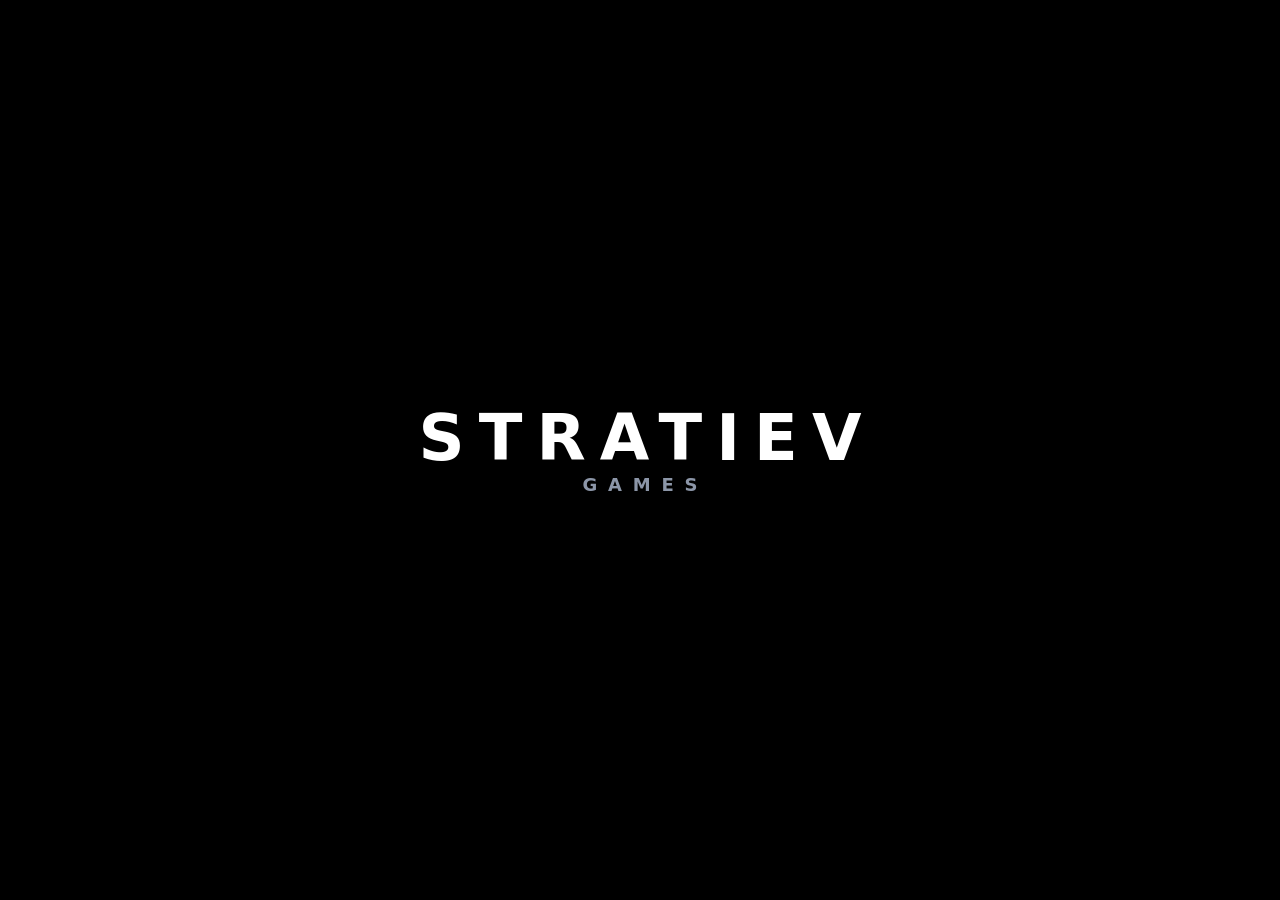
==== commit d6b1a1e4: "Bara de jos Birou/Hartă/Lectură, PLAY cu sclipire, harta pe raionul curent cu contur pulsând, însemn" ====
--- a/index.html
+++ b/index.html
@@ -2,12 +2,12 @@
 <html lang="ro">
 <head>
 <meta charset="utf-8">
-<meta name="viewport" content="width=device-width, initial-scale=1, viewport-fit=cover, maximum-scale=1">
-<meta name="theme-color" content="#13181B">
+<meta name="viewport" content="width=device-width, initial-scale=1, viewport-fit=cover, maximum-scale=1, user-scalable=no">
+<meta name="theme-color" content="#10213B">
 <meta name="color-scheme" content="light dark">
 <meta name="mobile-web-app-capable" content="yes">
 <meta name="apple-mobile-web-app-capable" content="yes">
-<meta name="apple-mobile-web-app-status-bar-style" content="black-translucent">
+<meta name="apple-mobile-web-app-status-bar-style" content="black">
 <meta name="apple-mobile-web-app-title" content="Atlasul">
 <link rel="manifest" href="manifest.webmanifest">
 <link rel="apple-touch-icon" href="icons/apple-touch-icon.png">
@@ -18,16 +18,31 @@
 <link rel="stylesheet" href="clash.css">
 </head>
 <body>
+<div id="splash" aria-hidden="true"><div class="sp-in"><b>STRATIEV</b><span>Games</span></div></div>
+<div id="fader" aria-hidden="true"></div>
+<script>/* fără mărirea paginii cu două degete (iPhone ignoră user-scalable) */ ["gesturestart","gesturechange"].forEach(function (t) { document.addEventListener(t, function (e) { e.preventDefault(); }, { passive: false }); });</script>
+<script>
+/* ecranul STRATIEV Games: la prima deschidere sau după o pauză lungă (30 de minute) */
+(function () { var k = 'atlas-last', now = Date.now(), last = 0; try { last = +localStorage.getItem(k) || 0; } catch (e) { }
+  if (last && now - last < 30 * 60e3) document.getElementById('splash').remove(); else document.documentElement.classList.add('splashing');
+  var mark = function () { try { localStorage.setItem(k, Date.now()); } catch (e) { } }; mark(); setInterval(mark, 60e3);
+  document.addEventListener('visibilitychange', function () {
+    if (document.visibilityState === 'hidden') return mark();
+    var l = 0; try { l = +localStorage.getItem(k) || 0; } catch (e) { }
+    if (Date.now() - l > 30 * 60e3 && !document.getElementById('splash')) {
+      var d = document.createElement('div'); d.id = 'splash'; d.innerHTML = '<div class="sp-in"><b>STRATIEV</b><span>Games</span></div>'; document.body.prepend(d);
+      setTimeout(function () { d.classList.add('out'); setTimeout(function () { d.remove(); }, 600); }, 1700);
+    }
+    mark(); }); })();
+</script>
 <div id="app" class="shell">
   <nav class="rail" aria-label="Navigare principală">
     <a class="rail-mark" href="#/harta" aria-label="Atlasul legislativ">
       <svg viewBox="0 0 40 40" aria-hidden="true"><circle cx="20" cy="20" r="17" fill="none" stroke="currentColor" stroke-width="2"/><path d="M20 6 L23 20 L20 34 L17 20 Z" fill="currentColor"/><circle cx="20" cy="20" r="2.4" fill="var(--paper)"/></svg>
     </a>
+    <a href="#/firma" data-nav="firma"><svg viewBox="0 0 24 24"><path d="M4 8h16v11H4z M9 8V5h6v3 M4 13h16 M11 12h2v3h-2z"/></svg><span>Birou</span></a>
     <a href="#/harta" data-nav="harta"><svg viewBox="0 0 24 24"><path d="M3 6l6-2 6 2 6-2v14l-6 2-6-2-6 2z M9 4v14 M15 6v14"/></svg><span>Hartă</span></a>
-    <a href="#/cautare" data-nav="cautare"><svg viewBox="0 0 24 24"><circle cx="10.5" cy="10.5" r="6"/><path d="M15 15l5 5"/></svg><span>Caută</span></a>
-    <a href="#/firma" data-nav="firma"><svg viewBox="0 0 24 24"><path d="M4 8h16v11H4z M9 8V5h6v3 M4 13h16 M11 12h2v3h-2z"/></svg><span>Biroul</span></a>
-    <div class="rail-spacer"></div>
-    <a href="#/setari" data-nav="setari"><svg viewBox="0 0 24 24"><circle cx="12" cy="12" r="3"/><path d="M12 2v3M12 19v3M2 12h3M19 12h3M4.9 4.9l2.1 2.1M17 17l2.1 2.1M4.9 19.1L7 17M17 7l2.1-2.1"/></svg><span>Setări</span></a>
+    <a href="#/lectura" data-nav="lectura"><svg viewBox="0 0 24 24"><path d="M12 6c-2-1.4-5-2-8-1.6v13c3-.4 6 .2 8 1.6 2-1.4 5-2 8-1.6v-13c-3-.4-6 .2-8 1.6z M12 6v13"/></svg><span>Lectură</span></a>
   </nav>
   <header class="hud" id="hud"></header>
   <main id="view" class="view" tabindex="-1"></main>
@@ -37,6 +52,7 @@
 <div id="overlay"></div>
 <script src="data/moldova.js"></script>
 <script src="js/core.js"></script>
+<script src="js/brand.js"></script>
 <script src="js/study.js"></script>
 <script src="js/game.js"></script>
 <script src="js/quiz.js"></script>
--- a/clash.css
+++ b/clash.css
@@ -87,6 +87,88 @@
 .playbig b { font: 900 30px/1 var(--display); letter-spacing: .04em; color: #fff; text-shadow: 0 2px 0 var(--outline), 0 -1px 0 var(--outline), 2px 0 0 var(--outline), -2px 0 0 var(--outline), 0 3px 0 var(--outline); }
 .playbig small { font: 700 13px/1.25 var(--display); color: #4A2E00; margin-top: 4px; white-space: nowrap; overflow: hidden; text-overflow: ellipsis; }
 @keyframes breathe { 50% { transform: scale(1.08); } }
+
+/* ---------- PLAY: un singur cuvânt, în centru; la apăsare sclipește, apoi jocul apare din estompare ---------- */
+button.playbig { position: relative; overflow: hidden; align-self: center; justify-content: center; width: min(78%, 320px); height: 70px; padding: 0; cursor: pointer; font: inherit; }
+button.playbig b { font-size: 38px; letter-spacing: .12em; padding-left: .12em; }
+button.playbig .shine { position: absolute; top: -20%; bottom: -20%; left: -40%; width: 30%; transform: skewX(-20deg); pointer-events: none;
+  background: linear-gradient(90deg, transparent, rgba(255,255,255,.75), transparent); animation: shineIdle 3.4s ease-in-out infinite; }
+@keyframes shineIdle { 0%, 62% { left: -40%; } 100% { left: 130%; } }
+button.playbig.go { animation: playFlash .52s ease-out forwards; }
+button.playbig.go .shine { animation: shineFast .45s ease-out forwards; }
+@keyframes shineFast { from { left: -40%; } to { left: 130%; } }
+@keyframes playFlash { 0% { transform: scale(1); } 30% { transform: scale(1.08); box-shadow: inset 0 3px 0 rgba(255,255,255,.5), 0 5px 0 var(--outline), 0 0 0 6px rgba(255,236,150,.6), 0 0 60px 20px rgba(255,220,90,.9); filter: brightness(1.35); }
+  100% { transform: scale(1.02); box-shadow: inset 0 3px 0 rgba(255,255,255,.5), 0 5px 0 var(--outline), 0 0 90px 40px rgba(255,240,180,.0); filter: brightness(1.1); } }
+#fader { position: fixed; inset: 0; z-index: 200; background: #050A14; opacity: 0; pointer-events: none; transition: opacity .38s ease; }
+#fader.on { opacity: 1; pointer-events: auto; }
+
+/* ---------- ecranul de pornire ---------- */
+#splash { position: fixed; inset: 0; z-index: 300; background: #000; display: grid; place-items: center; transition: opacity .6s ease; }
+#splash.out { opacity: 0; pointer-events: none; }
+#splash .sp-in { display: flex; flex-direction: column; align-items: center; gap: 6px; animation: spIn 1.2s cubic-bezier(.2,.8,.2,1) both; }
+#splash b { font: 900 clamp(34px, 11vw, 64px)/1 var(--display); letter-spacing: .22em; padding-left: .22em; color: #fff; }
+#splash span { font: 600 clamp(13px, 3.6vw, 18px)/1 var(--display); letter-spacing: .6em; padding-left: .6em; color: #8C96A8; text-transform: uppercase; }
+@keyframes spIn { from { opacity: 0; transform: scale(.94); letter-spacing: .4em; } to { opacity: 1; transform: none; } }
+
+/* ---------- raionul în cucerire: conturul pulsează, culoarea arată cât e cucerit ---------- */
+.md path.curline { fill: none; stroke: var(--pc); stroke-width: 4; vector-effect: non-scaling-stroke; stroke-linejoin: round; pointer-events: none; animation: curPulse 1.6s ease-in-out infinite; }
+.md path.curline.glow { stroke-width: 12; opacity: .35; filter: blur(4px); animation: curGlow 1.6s ease-in-out infinite; }
+@keyframes curPulse { 50% { stroke-width: 6.5; } }
+@keyframes curGlow { 0%, 100% { opacity: .15; } 50% { opacity: .6; } }
+.md text.lab.sm { font-size: 14px; }
+.md text.lab.pl { font-size: 12px; fill: var(--ink-3); }
+
+/* ---------- biroul: sigla, rotița de setări ---------- */
+.fhead { position: relative; }
+.gear { position: absolute; top: 14px; right: 14px; z-index: 3; width: 46px; height: 46px; display: grid; place-items: center; border-radius: 14px; text-decoration: none;
+  border: 2px solid var(--outline); background: linear-gradient(180deg, #3C6496, #234472); box-shadow: inset 0 2px 0 rgba(255,255,255,.2), 0 3px 0 var(--outline); }
+.gear svg { width: 26px; height: 26px; fill: #DCE8FA; stroke: var(--outline); stroke-width: 1.2; stroke-linejoin: round; transition: transform .5s var(--spring); }
+.gear:active { transform: translateY(2px); box-shadow: inset 0 2px 0 rgba(255,255,255,.2), 0 1px 0 var(--outline); }
+.gear:active svg, .gear:hover svg { transform: rotate(90deg); }
+.gear circle { fill: #234472; }
+.firm.onboard { position: relative; }
+.flogo { display: block; width: 64px; height: 64px; flex: none; filter: drop-shadow(0 3px 0 rgba(0,0,0,.4)); }
+.flogo svg { width: 100%; height: 100%; display: block; }
+.insemne { display: grid; grid-template-columns: repeat(3, minmax(0, 1fr)); gap: 12px; margin: 18px 0; }
+.insemne figure { margin: 0; display: flex; flex-direction: column; align-items: center; gap: 6px; padding: 12px 8px; border-radius: 16px; border: 2px solid var(--outline); background: linear-gradient(180deg, #1E3558, #142540); }
+.insemne figure svg { width: 100%; height: auto; max-height: 150px; }
+.insemne figure.st svg { background: radial-gradient(circle, #F6EFDC 60%, #E9DDBE 100%); border-radius: 50%; padding: 6px; }
+.insemne figcaption { font: 800 13px/1 var(--display); color: #fff; text-shadow: var(--stroke); }
+.mystamp svg { width: 100%; height: auto; background: radial-gradient(circle, #F6EFDC 60%, #E9DDBE 100%); border-radius: 50%; padding: 8px; }
+.myins svg { width: 110px; height: auto; display: block; margin-top: 10px; }
+.backlink { display: inline-block; margin-bottom: 8px; font: 800 14px/1 var(--display); color: var(--survey); text-decoration: none; }
+
+/* ---------- Lectură ---------- */
+.lectura { max-width: 760px; margin: 0 auto; padding: 18px 16px 30px; display: flex; flex-direction: column; gap: 14px; }
+.lsearch { display: flex; align-items: center; gap: 10px; padding: 0 14px; height: 52px; border-radius: 16px; border: 2px solid var(--outline); background: #0A1528; box-shadow: inset 0 2px 0 rgba(0,0,0,.35); }
+.lsearch svg { width: 22px; height: 22px; fill: none; stroke: var(--ink-2); stroke-width: 2.2; stroke-linecap: round; flex: none; }
+:root[data-theme] .lsearch input { flex: 1; min-width: 0; border: 0 !important; background: transparent !important; box-shadow: none !important; font-size: 16px; color: var(--ink); outline: none; padding: 0; }
+.lnow { display: flex; flex-direction: column; gap: 6px; text-decoration: none; padding: 16px; border-radius: 18px; color: #fff;
+  border: 2px solid var(--outline); background: linear-gradient(180deg, #2A548C, #1B3A64); box-shadow: inset 0 2px 0 rgba(255,255,255,.15), 0 4px 0 var(--outline); }
+.lnow small { color: #C6D6EE; font-size: 12.5px; }
+.lnow b { font: 800 19px/1.2 var(--display); text-shadow: var(--stroke); }
+.lnow .lbar { height: 12px; border-radius: 6px; background: #0A1528; border: 2px solid var(--outline); overflow: hidden; }
+.lnow .lbar i { display: block; height: 100%; background: var(--pc); box-shadow: inset 0 2px 0 rgba(255,255,255,.35); }
+.lnow .go { align-self: flex-end; font: 800 14px/1 var(--display); color: var(--gold-1); text-shadow: var(--stroke); }
+.ltiles { display: grid; grid-template-columns: repeat(auto-fit, minmax(140px, 1fr)); gap: 10px; }
+.ltiles a { position: relative; display: flex; flex-direction: column; gap: 3px; padding: 12px; border-radius: 16px; text-decoration: none; color: #fff;
+  border: 2px solid var(--outline); background: linear-gradient(180deg, #24406A, #172C4C); box-shadow: inset 0 2px 0 rgba(255,255,255,.1), 0 3px 0 var(--outline); }
+.ltiles a:active { transform: translateY(2px); }
+.ltiles svg { width: 26px; height: 26px; fill: none; stroke: var(--gold-1); stroke-width: 2; stroke-linecap: round; stroke-linejoin: round; margin-bottom: 4px; }
+.ltiles b { font: 800 15px/1.1 var(--display); text-shadow: var(--stroke); }
+.ltiles small { color: #B3C4DE; font-size: 12px; }
+.ltiles .nb { top: -7px; right: -7px; }
+.lh { font: 800 20px/1.2 var(--display); margin-top: 6px; }
+.lnote { margin: -8px 0 0; font-size: 13px; }
+.llist { display: flex; flex-direction: column; gap: 8px; }
+.lr { display: grid; grid-template-columns: 14px 1fr auto; gap: 12px; align-items: center; padding: 12px 14px; border-radius: 14px; text-decoration: none; color: var(--ink);
+  border: 2px solid var(--outline); background: var(--paper-3); box-shadow: 0 2px 0 var(--outline); }
+.lr .dot { width: 14px; height: 14px; border-radius: 50%; border: 2px solid var(--outline); }
+.lr b { display: block; font: 800 16px/1.2 var(--display); }
+.lr small { color: var(--ink-2); font-size: 12.5px; }
+.lr .num { font: 800 15px/1 var(--display); }
+.lr.lockd { opacity: .5; }
+.lr.won { background: linear-gradient(180deg, #1E3E2E, #163024); }
 
 /* ---------- dock: Joacă + sloturile de dosare ---------- */
 .dock { display: flex; flex-direction: column; gap: 10px; }
@@ -145,9 +227,10 @@
 @media (max-width: 620px) {
   :root { --hud: 50px; --tabbar: 58px; --safeb: max(4px, calc(env(safe-area-inset-bottom) - 18px)); }
 
-  /* cadrul fixat pe tot ecranul: fără fâșia goală de dedesubt */
-  html, body { height: 100%; overflow: hidden; }
-  .shell { position: fixed; top: 0; left: 0; right: 0; height: var(--apph, 100dvh);
+  /* cadrul fixat pe ecranul vizibil. Pe iPhone, fâșia de sub el e rezervată de sistem și ia culoarea fundalului paginii:
+     fundalul paginii are culoarea barei de jos, ca fâșia să pară continuarea ei. */
+  html, body, :root[data-theme="dark"] body { height: 100%; overflow: hidden; background: #10213B; }
+  .shell { position: fixed; top: 0; left: 0; right: 0; bottom: 0; height: auto; background: radial-gradient(120% 80% at 50% 0%, #1A3157 0%, #0E1A2E 60%), #0E1A2E;
     grid-template-rows: calc(var(--hud) + env(safe-area-inset-top)) minmax(0, 1fr) calc(var(--tabbar) + var(--safeb)); }
 
   /* ---------- bara de jos ---------- */
@@ -156,7 +239,7 @@
   :root[data-theme="light"] .rail { background: linear-gradient(180deg, #2C5285, #1A355C); }
   :root[data-theme] .rail a { order: 3; flex: 1 1 0; height: 52px; margin-bottom: 3px; padding: 4px 2px; gap: 0; border: 0 !important; border-radius: 12px; color: #9DB3D6;
     justify-content: center; transition: transform .18s var(--spring), background .15s; }
-:root[data-theme] .rail a[data-nav="cautare"] { order: 1; } :root[data-theme] .rail a[data-nav="harta"] { order: 2; flex-grow: 1.45; } :root[data-theme] .rail a[data-nav="firma"] { order: 3; } :root[data-theme] .rail a[data-nav="setari"] { order: 4; }
+:root[data-theme] .rail a[data-nav="firma"] { order: 1; } :root[data-theme] .rail a[data-nav="harta"] { order: 2; flex-grow: 1.3; } :root[data-theme] .rail a[data-nav="lectura"] { order: 3; }
   .rail a svg { width: 26px; height: 26px; stroke-width: 2; transition: transform .18s var(--spring); }
   .rail a span { display: none; font: 800 11px/1 var(--display); color: #fff; text-shadow: var(--stroke); margin-top: 3px; }
   :root[data-theme] .rail a.on { color: #fff; height: 60px; transform: translateY(-6px); background: linear-gradient(180deg, #4C7BB8, #2B568F); border: 2px solid var(--outline) !important;
@@ -191,21 +274,21 @@
   .mappage { display: flex; flex-direction: column; align-items: stretch; height: 100%; min-height: 0; }
   .mapwrap { flex: 1 1 auto; min-height: 0; aspect-ratio: auto; max-height: none; height: auto; border-bottom: 0; }
   .mapwrap svg.md { inset: 0; }
-  .ticker { top: 8px; left: 70px; right: 10px; border: 2px solid var(--outline); background: rgba(10,21,40,.88); border-radius: 12px; }
   .side { flex: none; width: 100%; padding: 10px 10px 8px; gap: 0; background: linear-gradient(180deg, rgba(14,26,46,0), #0E1A2E 22%); margin-top: -18px; position: relative; z-index: 3; overflow: visible; }
   .side > :not(.dock) { display: none !important; }
   .dock { gap: 9px; }
   .dockslots { gap: 6px; }
   .cs { min-height: 84px; }
   .cs .ci { width: 54px; height: 44px; }
-  .playbig { padding: 9px 14px; border-radius: 16px; }
-  .playbig .pl { width: 40px; height: 40px; }
-  .playbig b { font-size: 26px; }
+  .playbig { height: 62px; }
+  .playbig b { font-size: 34px; }
 
   .mapfabs { display: flex; flex-direction: column; gap: 20px; position: absolute; left: 8px; top: 8px; z-index: 4; }
   .legend { left: auto; right: 8px; bottom: 30px; border: 2px solid var(--outline); border-radius: 12px; background: rgba(10,21,40,.9); }
   .legend[open] { left: 8px; }
-  .mapzoom { bottom: auto; top: 54px; }
+  .mapzoom { bottom: auto; top: 10px; right: 10px; }
+  .mapzoom button svg { width: 22px; height: 22px; fill: none; stroke: #fff; stroke-width: 2.4; stroke-linecap: round; stroke-linejoin: round; }
+  .mapfabs { top: 10px; }
   .mapzoom button { width: 38px; height: 38px; border: 2px solid var(--outline); background: linear-gradient(180deg, #3C6496, #234472); color: #fff; box-shadow: 0 2px 0 var(--outline); font-weight: 800; }
   .mapsheet { left: 70px; right: 54px; bottom: 30px; border: 2px solid var(--outline); border-radius: 16px; background: linear-gradient(180deg, var(--paper-3), var(--paper-2)); animation: pop .22s var(--spring); }
   .legend[open] ~ .mapfabs { display: none; }
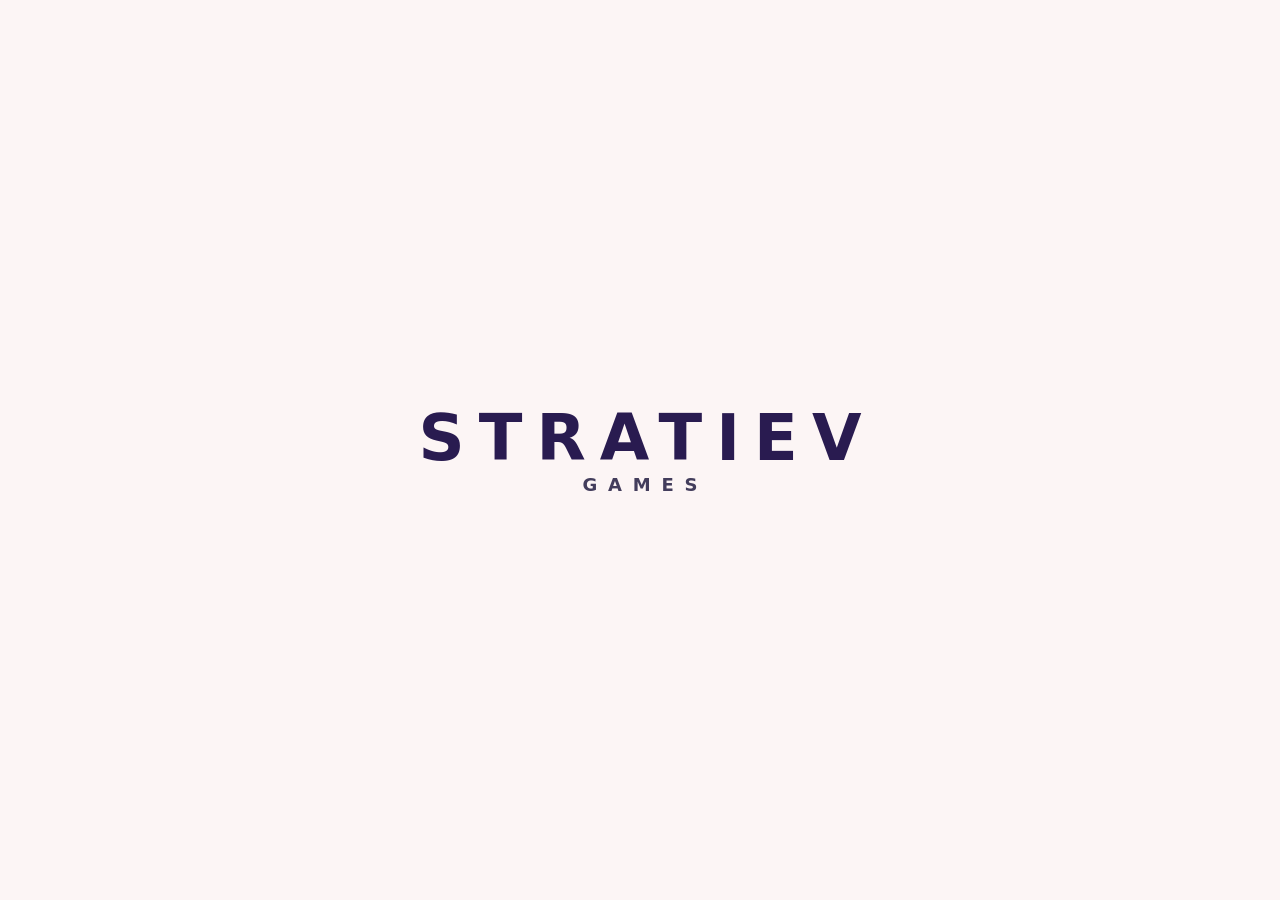
==== commit 5db718a3: "Stil nou „Legalia” (reversibil din Setări → Stil aplicație): temă luminoasă, siglă, iconițe, cufere," ====
--- a/index.html
+++ b/index.html
@@ -16,6 +16,8 @@
 <link rel="stylesheet" href="app.css">
 <link rel="stylesheet" href="phone.css">
 <link rel="stylesheet" href="clash.css">
+<link rel="stylesheet" href="fx.css">
+<link id="skin-css" rel="stylesheet" href="skin-lav.css">
 </head>
 <body>
 <div id="splash" aria-hidden="true"><div class="sp-in"><b>STRATIEV</b><span>Games</span></div></div>
@@ -52,15 +54,20 @@
 <div id="overlay"></div>
 <script src="data/moldova.js"></script>
 <script src="js/core.js"></script>
+<script src="js/fx.js"></script>
+<script src="js/tts.js"></script>
 <script src="js/brand.js"></script>
 <script src="js/study.js"></script>
 <script src="js/game.js"></script>
 <script src="js/quiz.js"></script>
+<script src="js/block.js"></script>
 <script src="js/eco.js"></script>
 <script src="js/views.js"></script>
 <script src="js/dosar.js"></script>
 <script src="js/firm.js"></script>
 <script src="js/play.js"></script>
+<script src="js/arena.js"></script>
+<script src="js/skin.js"></script>
 <script>
 /* instalare pe telefon: aplicația merge și fără internet */
 if ('serviceWorker' in navigator) addEventListener('load', () => navigator.serviceWorker.register('sw.js').catch(() => {}));
--- a/app.css
+++ b/app.css
@@ -919,3 +919,85 @@
 .quicklinks a svg { grid-row: 1 / 3; width: 22px; height: 22px; fill: none; stroke: currentColor; stroke-width: 1.6; stroke-linejoin: round; }
 .quicklinks a b { font-family: var(--sans); font-size: 14px; }
 .quicklinks a small { color: var(--ink-3); font-size: 12px; }
+
+/* ---- puncte grilă / speță: romburi în bara de sus ---- */
+.hud .gemw { position: relative; display: inline-flex; }
+.hud .chip.gem { cursor: pointer; padding: 0 9px 0 6px; font: inherit; }
+.hud .chip.gem svg { width: 15px; height: 15px; stroke: rgba(0,0,0,.25); stroke-width: 1; }
+.hud .chip.gem.grile svg { fill: #1E9E63; }
+.hud .chip.gem.spete svg { fill: #D4A72C; }
+.gem-pop { position: absolute; top: calc(100% + 8px); left: 50%; transform: translateX(-50%); z-index: 60; white-space: nowrap; padding: 6px 10px; border-radius: 8px; background: var(--paper-2, #fff); color: var(--ink, #222); border: 1px solid var(--rule, #ccc); font-size: 12.5px; box-shadow: 0 6px 18px rgba(0,0,0,.18); pointer-events: none; }
+
+/* ---- antrenament pe secțiune: progres în grile ---- */
+.chaphead .chapstats.secprog { text-align: left; min-width: 270px; width: 290px; font-size: 13px; color: var(--ink-2); }
+.secprog-top { display: flex; align-items: center; gap: 10px; margin-bottom: 8px; }
+.secprog-top b { display: block; font-size: 16px; color: var(--ink, #222); }
+.secprog-top small { display: block; color: var(--ink-3, #777); font-size: 12px; }
+.secicon { width: 36px; height: 36px; border-radius: 10px; display: grid; place-items: center; background: #E6EEF6; flex: none; }
+.secicon svg { width: 18px; height: 18px; fill: none; stroke: #2B5C8A; stroke-width: 2; stroke-linecap: round; }
+.secprog .bar { margin: 0 0 10px; }
+.secprog-foot { display: flex; align-items: center; justify-content: space-between; gap: 8px; }
+
+.spg { width: 12px; height: 12px; fill: #D4A72C; vertical-align: -1px; margin-right: 2px; }
+
+/* ---- mini-fereastra romburilor și a nivelului: fixă, deasupra barei ---- */
+.gem-pop { position: fixed !important; top: 0; left: 0; transform: none !important; z-index: 2000; }
+.hud .lvl { cursor: pointer; padding: 0; }
+/* ---- bara de grile cu linia minimului obligatoriu ---- */
+.secprog .bar.mark { position: relative; height: 10px; overflow: visible; background: var(--rule-2); border-radius: 5px; }
+.secprog .bar.mark > i { border-radius: 5px; background: var(--forest, #2E7D5B); }
+.secprog .bar.mark u.need { position: absolute; top: -3px; bottom: -3px; width: 3px; margin-left: -1px; background: #D33A3A; border-radius: 2px; text-decoration: none; }
+.secprog .needlbl { display: block; margin: -4px 0 8px; font-size: 11.5px; color: var(--ink-3, #777); }
+/* ---- lectură: nimic nu iese din pagină ---- */
+.page, .page-inner { overflow-x: hidden; max-width: 100%; }
+@media (max-width: 620px) {
+  .chaphead .chapstats.secprog { width: 100%; min-width: 0; box-sizing: border-box; }
+  .secprog-foot { flex-wrap: wrap; }
+  .secprog-foot .btn { white-space: nowrap; }
+  /* Birou: angajații ca fișe, butoane pe toată lățimea */
+  table.staff, table.staff tbody { display: block; width: 100%; }
+  table.staff tr { display: grid; grid-template-columns: 1fr auto; gap: 4px 10px; padding: 12px 0; border-bottom: 1px solid var(--rule-2); }
+  table.staff td { display: block; padding: 0; border: 0; min-width: 0; }
+  table.staff td:nth-child(1) { grid-column: 1; }
+  table.staff td:nth-child(2) { grid-column: 2; text-align: right; }
+  table.staff td:nth-child(3) { grid-column: 1; color: var(--ink-3, #777); }
+  table.staff td:nth-child(4) { grid-column: 2; text-align: right; }
+  table.staff td.ups { grid-column: 1 / -1; display: flex; flex-direction: column; gap: 6px; margin-top: 8px; }
+  table.staff td.ups .btn { width: 100%; white-space: normal; text-align: center; line-height: 1.3; }
+  /* bara de sus: fără bara de XP, doar cercul nivelului */
+  .hud .xpbar { display: none; }
+  .hud { justify-content: space-between; }
+}
+.btn .spg, .btn svg.spg { fill: #D4A72C; stroke: none; width: 12px; height: 12px; display: inline-block; }
+
+/* ---- dosarele de pe hartă: fără chenar, mai mari ---- */
+.cs:not(.found):not(.empty), .cs.ready { background: none !important; border: 0 !important; box-shadow: none !important; animation: none; }
+.cs:not(.found):not(.empty) .ci { width: 78px; height: 64px; filter: drop-shadow(0 4px 6px rgba(0,0,0,.5)); }
+.cs.ready .ci { filter: drop-shadow(0 0 10px #FFD54A) drop-shadow(0 4px 6px rgba(0,0,0,.5)); }
+.cs:not(.found):not(.empty) b, .cs:not(.found):not(.empty) small { text-shadow: 0 1px 3px #000; }
+@media (max-width: 620px) { .cs { min-height: 96px; } .cs:not(.found):not(.empty) .ci { width: 72px; height: 60px; } }
+
+/* ---- calculator taxă, listă spețe ---- */
+.taxcalc, .train .sprow { max-width: 720px; }
+.taxcalc .field { display: block; margin: 12px 0; }
+.taxcalc .field span { display: block; font-size: 13px; color: var(--ink-3, #777); margin-bottom: 4px; }
+.taxcalc select, .taxcalc input { width: 100%; box-sizing: border-box; padding: 10px 12px; font: inherit; border-radius: 10px; }
+.taxcalc .calcout { margin-top: 16px; padding: 16px; border-radius: 14px; border: 1px solid var(--rule, #ccc); }
+.taxcalc .calcout .big { font-size: 30px; font-weight: 800; }
+.sprow { text-decoration: none; }
+.taxcalc .field[hidden] { display: none; }
+.taxcalc { padding: 16px; margin: 0 auto; }
+
+/* ---- Calea Atlasului pe raioane: de jos în sus ---- */
+.calea .cl-list { flex-direction: column-reverse; }
+.calea .cl-start { order: 0; text-align: center; font-size: 12px; color: var(--ink-3, #889); padding: 6px 0 0 56px; }
+.cl-chips { display: flex; gap: 8px; overflow-x: auto; padding: 8px 0 12px; scrollbar-width: none; }
+.cl-chips::-webkit-scrollbar { display: none; }
+.cl-chip { position: relative; flex: none; padding: 8px 14px; border-radius: 999px; border: 2px solid var(--outline, #123); background: #14233C; color: #fff; text-decoration: none; font-weight: 700; font-size: 13.5px; white-space: nowrap; }
+.cl-chip.on { background: linear-gradient(180deg, #FFE27A, #FFB923); color: #3A2300; }
+.cl-chip.lock { opacity: .6; }
+.cl-chip b { position: absolute; top: -7px; right: -4px; min-width: 18px; height: 18px; line-height: 18px; text-align: center; border-radius: 9px; background: #E5484D; color: #fff; font-size: 11px; }
+.cl.grand { padding: 14px 12px 14px 0; border-radius: 16px; background: linear-gradient(90deg, rgba(255,200,58,.18), transparent); }
+.cl.grand .cl-th { background: linear-gradient(180deg, #FFE27A, #FFB923); color: #3A2300; }
+.cl.grand .cl-ic svg, .cl.grand .cl-ic .ich { transform: scale(1.35); transform-origin: center; }
+.cl.grand .cl-t b { font-size: 16px; color: #FFD54A; }
--- a/clash.css
+++ b/clash.css
@@ -321,3 +321,163 @@
 @media (prefers-reduced-motion: reduce) {
   .cs.ready, .cs.ready .ci, .fab.free.hot, .playbig .pl { animation: none !important; }
 }
+
+/* ================= ETAPA 2: ecranele de recompensă ================= */
+.fx { position: fixed; inset: 0; z-index: 150; display: grid; place-items: center; padding: 20px 16px; opacity: 0; transition: opacity .25s; overflow: hidden;
+  background: radial-gradient(90% 60% at 50% 35%, #24497D 0%, #0E1A2E 70%); color: #fff; font-family: var(--display); }
+.fx.in { opacity: 1; } .fx.out { opacity: 0; }
+.fx .btn { min-width: 140px; padding: 12px 18px; font-size: 16px; }
+
+/* victorie / înfrângere */
+.victory .vbox { width: min(440px, 100%); display: flex; flex-direction: column; align-items: center; gap: 12px; text-align: center; }
+.vbanner { position: relative; padding: 10px 34px 12px; border: 3px solid var(--outline); border-radius: 14px; box-shadow: 0 5px 0 var(--outline);
+  background: linear-gradient(180deg, #4FB4FF, #1E6FD0); transform: translateY(-40px) scale(.6); opacity: 0; animation: banner .55s var(--spring) .1s forwards; }
+.victory.lose .vbanner { background: linear-gradient(180deg, #FF7E6E, #C23026); }
+.vbanner span { font: 900 34px/1 var(--display); letter-spacing: .08em; text-shadow: 0 3px 0 var(--outline), 0 -1px 0 var(--outline), 2px 0 0 var(--outline), -2px 0 0 var(--outline); }
+@keyframes banner { to { transform: none; opacity: 1; } }
+.crowns { display: flex; gap: 10px; align-items: flex-end; margin: 6px 0; }
+.crown { width: 64px; height: 52px; fill: #2A3B58; transition: fill .2s; }
+.crown:nth-child(2) { width: 82px; height: 66px; }
+.crown.on { fill: url(#none); fill: #FFC83A; filter: drop-shadow(0 0 10px rgba(255,200,58,.7)); }
+.crown.pop { animation: crownPop .45s var(--spring); }
+@keyframes crownPop { 0% { transform: scale(2.2) rotate(-12deg); opacity: 0; } 100% { transform: none; opacity: 1; } }
+.vtitle { font: 900 24px/1.15 var(--display); text-shadow: var(--stroke); margin: 0; }
+.vsub { margin: 0; color: #C6D6EE; font: 600 14px/1.45 var(--display); }
+.vrew { display: flex; flex-wrap: wrap; justify-content: center; gap: 10px; margin: 6px 0 4px; }
+.rw { display: flex; flex-direction: column; align-items: center; gap: 2px; min-width: 84px; padding: 10px 10px 8px; border-radius: 14px; border: 2px solid var(--outline);
+  background: linear-gradient(180deg, #24406A, #172C4C); box-shadow: 0 3px 0 var(--outline); opacity: 0; transform: scale(.6); animation: rwIn .35s var(--spring) forwards; }
+.rw svg { width: 30px; height: 30px; } .rw .ich { display: block; width: 46px; height: 37px; } .rw .ich svg { width: 100%; height: 100%; }
+.rw b { font: 900 18px/1.1 var(--display); text-shadow: var(--stroke); } .rw small { font-size: 11px; color: #B3C4DE; font-weight: 700; }
+@keyframes rwIn { to { opacity: 1; transform: none; } }
+.vbtns { display: flex; gap: 10px; justify-content: center; flex-wrap: wrap; margin-top: 8px; }
+.vweak { display: flex; flex-wrap: wrap; gap: 6px; justify-content: center; } .vweak a { font: 700 13px/1 var(--display); color: var(--gold-1); padding: 6px 10px; border-radius: 10px; background: rgba(0,0,0,.3); text-decoration: none; }
+.victory .trophy { border: 2px solid var(--outline); border-radius: 14px; padding: 10px 14px; background: linear-gradient(180deg, #4B2E7A, #2E1C4E); display: flex; flex-direction: column; gap: 2px; }
+.rar { display: inline-block; padding: 2px 8px; border-radius: 6px; border: 2px solid var(--outline); font: 900 11px/1.2 var(--display); letter-spacing: .06em; text-transform: uppercase; color: #fff; text-shadow: var(--stroke); vertical-align: 1px; }
+.rar.com { background: #8A9AB0; } .rar.rare { background: #F08A24; } .rar.epic { background: #A452E8; } .rar.leg { background: linear-gradient(90deg, #FFD54A, #FF7AD9, #6FE3FF); }
+
+/* deschiderea dosarului */
+.loot { cursor: pointer; display: flex; flex-direction: column; justify-content: center; align-items: center; gap: 14px; -webkit-user-select: none; user-select: none; }
+.lt-rays { position: absolute; inset: -50%; background: repeating-conic-gradient(from 0deg, rgba(255,230,150,.10) 0 10deg, transparent 10deg 20deg); animation: cxSpin 18s linear infinite; pointer-events: none; }
+.loot.burst .lt-rays { background: repeating-conic-gradient(from 0deg, rgba(255,230,150,.28) 0 10deg, transparent 10deg 20deg); }
+@keyframes cxSpin { to { transform: rotate(360deg); } }
+.lt-title { position: relative; font: 900 26px/1 var(--display); text-shadow: var(--stroke); letter-spacing: .02em; }
+.lt-stage { position: relative; width: 260px; height: 230px; display: grid; place-items: center; }
+.lt-chest { width: 220px; transition: transform .3s, opacity .3s; animation: cxBob 1.8s ease-in-out infinite; }
+.lt-chest svg { width: 100%; height: auto; filter: drop-shadow(0 10px 0 rgba(0,0,0,.35)); }
+.lt-chest.shake { animation: chestShake .65s ease-in-out; }
+.lt-chest.gone { transform: scale(.5) translateY(80px); opacity: 0; }
+@keyframes chestShake { 0%, 100% { transform: none; } 15% { transform: rotate(-8deg) scale(1.05); } 30% { transform: rotate(8deg) scale(1.1); } 45% { transform: rotate(-10deg) scale(1.15); } 60% { transform: rotate(10deg) scale(1.2); } 80% { transform: scale(1.3); } }
+@keyframes cxBob { 50% { transform: translateY(-8px); } }
+.loot.burst::after { content: ''; position: absolute; inset: 0; background: #fff; animation: cxFlash .5s ease-out forwards; pointer-events: none; }
+@keyframes cxFlash { from { opacity: .9; } to { opacity: 0; } }
+.lt-card { position: absolute; inset: 0; margin: auto; width: 200px; height: 220px; display: flex; flex-direction: column; align-items: center; justify-content: center; gap: 8px;
+  border-radius: 20px; border: 3px solid var(--outline); background: linear-gradient(180deg, #2C5C98, #1B3A64); box-shadow: 0 6px 0 var(--outline), 0 0 40px rgba(111,195,255,.35); }
+.lt-card.rare { background: linear-gradient(180deg, #8B4FD6, #4B2490); box-shadow: 0 6px 0 var(--outline), 0 0 50px rgba(197,155,255,.6); }
+.lt-card .ic { width: 84px; height: 84px; display: grid; place-items: center; } .lt-card .ic svg { width: 100%; height: 100%; } .lt-card .ic .ich { width: 90px; }
+.lt-card b { font: 900 28px/1 var(--display); text-shadow: var(--stroke); } .lt-card small { font: 700 13px/1.25 var(--display); color: #D7E3F5; text-align: center; padding: 0 12px; }
+.lt-card.pop { animation: cardPop .4s var(--spring); }
+@keyframes cardPop { from { transform: translateY(90px) scale(.3) rotate(-8deg); opacity: 0; } to { transform: none; opacity: 1; } }
+.lt-left { position: relative; min-height: 18px; font: 800 14px/1 var(--display); color: var(--gold-1); text-shadow: var(--stroke); }
+.lt-hint { position: relative; font: 800 15px/1 var(--display); color: #fff; opacity: .85; animation: blink 1.4s ease-in-out infinite; }
+@keyframes blink { 50% { opacity: .35; } }
+.lt-sum { position: absolute; inset: 0; display: flex; flex-direction: column; align-items: center; justify-content: center; gap: 18px; padding: 20px; background: rgba(8,16,30,.9); cursor: default; z-index: 2; }
+.lt-sum[hidden], .lt-card[hidden] { display: none; }
+.ls-grid { display: grid; grid-template-columns: repeat(auto-fit, minmax(100px, 1fr)); gap: 10px; width: min(420px, 100%); }
+.ls { display: flex; flex-direction: column; align-items: center; gap: 3px; padding: 10px 6px; border-radius: 14px; border: 2px solid var(--outline); background: linear-gradient(180deg, #24406A, #172C4C); box-shadow: 0 3px 0 var(--outline); text-align: center; }
+.ls.rare { background: linear-gradient(180deg, #6A3BB0, #3B1D70); }
+.ls svg { width: 34px; height: 34px; } .ls b { font: 900 16px/1.1 var(--display); text-shadow: var(--stroke); } .ls small { font-size: 11px; color: #C6D6EE; }
+
+/* nivel nou */
+.lvlup { flex-direction: column; }
+.lu-rays { position: absolute; inset: -50%; background: repeating-conic-gradient(from 0deg, rgba(111,195,255,.12) 0 9deg, transparent 9deg 18deg); animation: cxSpin 22s linear infinite; }
+.lu-box { position: relative; display: flex; flex-direction: column; align-items: center; gap: 12px; text-align: center; width: min(400px, 100%); }
+.lu-kicker { font: 900 20px/1 var(--display); letter-spacing: .25em; color: var(--gold-1); text-shadow: var(--stroke); animation: banner .5s var(--spring) forwards; opacity: 0; transform: translateY(-30px); }
+.lu-shield { width: 150px; height: 150px; border-radius: 50%; display: grid; place-items: center; background: conic-gradient(var(--gold-2), #FFF1B8, var(--gold-2), #C77A00, var(--gold-2)); border: 4px solid var(--outline); box-shadow: 0 6px 0 var(--outline), 0 0 60px rgba(255,200,58,.6); animation: shieldIn .6s var(--spring); }
+.lu-shield span { width: 116px; height: 116px; border-radius: 50%; display: grid; place-items: center; background: linear-gradient(180deg, #4C7BB8, #1E416F); border: 3px solid var(--outline); font: 900 58px/1 var(--display); text-shadow: 0 3px 0 var(--outline), 0 -2px 0 var(--outline), 2px 0 0 var(--outline), -2px 0 0 var(--outline); }
+.lu-shield span.flip { animation: flipN .4s ease-in-out; }
+@keyframes flipN { 50% { transform: rotateY(90deg) scale(1.2); } }
+@keyframes shieldIn { from { transform: scale(0) rotate(-90deg); } to { transform: none; } }
+.lu-box h2 { font: 900 28px/1.1 var(--display); text-shadow: var(--stroke); margin: 4px 0 0; } .lu-box p { margin: 0; color: #C6D6EE; font-weight: 600; }
+.lu-gift { display: flex; align-items: center; gap: 10px; padding: 8px 14px; border-radius: 14px; border: 2px solid var(--outline); background: rgba(0,0,0,.3); font-weight: 800; }
+.lu-gift .ich { display: block; width: 52px; height: 42px; } .lu-gift .ich svg { width: 100%; height: 100%; }
+
+/* energia de deasupra butonului PLAY */
+.enwrap { display: flex; justify-content: center; margin-bottom: -2px; }
+.energy { display: inline-flex; align-items: center; gap: 6px; padding: 4px 10px 4px 6px; border-radius: 999px; border: 2px solid var(--outline); background: #0A1528; font: 800 12px/1 var(--display); color: #C6D6EE; }
+.energy > svg { width: 18px; height: 18px; }
+.energy .pips { display: inline-flex; gap: 3px; } .energy .pips i { width: 14px; height: 9px; border-radius: 3px; background: #22324E; border: 1.5px solid var(--outline); }
+.energy .pips i.on { background: linear-gradient(180deg, #FFF1B8, #FFC83A); }
+.noen svg { width: 70px; height: 70px; }
+
+/* seria de zile (flacăra) în bara de sus */
+.hud .chip.streak svg { fill: #FF6B5E; }
+
+/* Calea Atlasului */
+.road { position: relative; display: grid; grid-template-columns: 1fr auto; grid-template-areas: "h n" "b b"; gap: 8px 12px; align-items: center; padding: 12px 14px; border-radius: 18px; text-decoration: none; color: #fff;
+  border: 2px solid var(--outline); background: linear-gradient(180deg, #5B3B9A, #35206A); box-shadow: inset 0 2px 0 rgba(255,255,255,.15), 0 4px 0 var(--outline); }
+.road .rd-h { grid-area: h; display: flex; flex-direction: column; } .road .rd-h b { font: 900 18px/1.1 var(--display); text-shadow: var(--stroke); } .road .rd-h small { color: #D9C8FF; font-size: 12.5px; font-weight: 700; }
+.road .rd-next { grid-area: n; display: flex; align-items: center; gap: 8px; } .road .rd-next svg { width: 30px; height: 30px; } .road .rd-next .ich { width: 44px; height: 35px; display: block; } .road .rd-next .ich svg { width: 100%; height: 100%; }
+.road .rd-next span { display: flex; flex-direction: column; text-align: right; } .road .rd-next small { font-size: 11px; color: #D9C8FF; } .road .rd-next b { font: 800 13px/1.15 var(--display); }
+.road .rd-bar { grid-area: b; height: 12px; border-radius: 6px; background: #1A1033; border: 2px solid var(--outline); overflow: hidden; }
+.road .rd-bar i { display: block; height: 100%; background: linear-gradient(180deg, #FFE27A, #FFB923); }
+.road .nb { top: -8px; right: -6px; }
+.calea { max-width: 640px; margin: 0 auto; padding: 18px 16px 30px; }
+.calea h1 { font-family: var(--display); font-weight: 900; }
+.cl-list { position: relative; display: flex; flex-direction: column; gap: 10px; margin-top: 14px; }
+.cl-list::before { content: ''; position: absolute; left: 25px; top: 10px; bottom: 10px; width: 6px; border-radius: 3px; background: #22324E; }
+.cl { position: relative; display: grid; grid-template-columns: 56px 44px 1fr auto; gap: 10px; align-items: center; padding: 8px 12px 8px 0; }
+.cl-th { width: 56px; height: 36px; display: grid; place-items: center; border-radius: 12px; border: 2px solid var(--outline); background: #22324E; font: 900 14px/1 var(--display); z-index: 1; }
+.cl.got .cl-th, .cl.ready .cl-th { background: linear-gradient(180deg, #FFE27A, #FFB923); color: #3A2300; }
+.cl-ic svg { width: 36px; height: 36px; } .cl-ic .ich { display: block; width: 44px; height: 35px; } .cl-ic .ich svg { width: 100%; height: 100%; }
+.cl-t b { display: block; font: 800 15px/1.2 var(--display); } .cl-t small { color: var(--ink-2); font-size: 12px; }
+.cl.far { opacity: .55; } .cl.ready { border-radius: 14px; background: rgba(255,200,58,.12); }
+.cl-ok { font: 900 20px/1 var(--display); color: var(--forest); }
+
+/* Biroul: magazinul și misiunile */
+.offers { display: grid; grid-template-columns: repeat(3, minmax(0, 1fr)); gap: 10px; }
+.offer { position: relative; display: flex; flex-direction: column; align-items: center; gap: 6px; padding: 12px 6px 10px; border-radius: 16px; cursor: pointer; color: #fff; font-family: var(--display);
+  border: 2px solid var(--outline); background: linear-gradient(180deg, #2C5C98, #1B3A64); box-shadow: inset 0 2px 0 rgba(255,255,255,.12), 0 3px 0 var(--outline); }
+.offer:active { transform: translateY(2px); }
+.offer .oi { height: 46px; display: grid; place-items: center; } .offer .oi svg { width: 40px; height: 40px; } .offer .oi .ich { display: block; width: 56px; height: 45px; } .offer .oi .ich svg { width: 100%; height: 100%; }
+.offer b { font: 800 12.5px/1.2 var(--display); text-align: center; min-height: 30px; text-shadow: var(--stroke); }
+.offer .price { display: inline-flex; align-items: center; gap: 4px; padding: 4px 10px; border-radius: 10px; background: linear-gradient(180deg, #8BEA7B, #3DB74A); border: 2px solid var(--outline); font: 900 13px/1 var(--display); text-shadow: var(--stroke); }
+.offer .price svg { width: 15px; height: 15px; }
+.offer.sold { filter: grayscale(.8); opacity: .6; cursor: default; } .offer.sold .price { background: #4A5A73; }
+.mq-h { display: flex; flex-direction: column; margin: 12px 0 6px; } .mq-h b { font: 900 15px/1.2 var(--display); } .mq-h small { color: var(--ink-3); font-size: 12px; }
+.mq { display: grid; grid-template-columns: 1fr auto; gap: 10px; align-items: center; padding: 10px 12px; border-radius: 14px; margin-bottom: 8px; border: 2px solid var(--outline); background: rgba(0,0,0,.18); }
+.mq-t b { display: block; font: 700 14px/1.25 var(--display); margin-bottom: 6px; }
+.mq-bar { position: relative; display: block; height: 16px; border-radius: 8px; background: #0A1528; border: 2px solid var(--outline); overflow: hidden; }
+.mq-bar i { display: block; height: 100%; background: linear-gradient(180deg, #8FD0FF, #3D96E6); } .mq.done .mq-bar i, .mq.cl .mq-bar i { background: linear-gradient(180deg, #8BEA7B, #3DB74A); }
+.mq-bar em { position: absolute; inset: 0; display: grid; place-items: center; font: 800 10.5px/1 var(--display); font-style: normal; color: #fff; text-shadow: var(--stroke); }
+.mq-rw { display: inline-flex; align-items: center; gap: 4px; font: 800 13px/1 var(--display); color: var(--gold-1); } .mq-rw svg { width: 16px; height: 16px; }
+.mq-ok { font: 900 20px/1 var(--display); color: var(--forest); } .mq.cl { opacity: .6; }
+.mq.done { background: rgba(61,183,74,.15); }
+
+/* capitolele ca „cărți” de mini-boss, după raritate */
+.chap { border: 2px solid var(--outline) !important; border-radius: 16px !important; box-shadow: 0 3px 0 var(--outline); margin-bottom: 10px; overflow: hidden; }
+.chap > summary { background: linear-gradient(180deg, rgba(255,255,255,.05), transparent); }
+.chap.rar-com > summary { border-left: 6px solid #8A9AB0; } .chap.rar-rare > summary { border-left: 6px solid #F08A24; } .chap.rar-epic > summary { border-left: 6px solid #A452E8; } .chap.rar-leg > summary { border-left: 6px solid #FFD54A; }
+.chap .mb { display: flex; flex-wrap: wrap; align-items: center; gap: 6px; margin: 4px 0 2px; font-size: 12.5px; }
+.chap .mb .mbn { font-weight: 800; font-family: var(--display); }
+.chap .mb .hearts { color: #FF5A6E; letter-spacing: 1px; text-shadow: 0 1px 0 var(--outline); }
+.chap .mb .prize { color: var(--gold-1); font-weight: 800; font-family: var(--display); }
+.chap.won .mb .hearts { color: var(--ink-3); }
+
+@media (max-width: 620px) {
+  .hud .chip.streak { display: inline-flex; padding: 0 8px 0 4px; font-size: 13px; }
+  .hud .chip.streak svg { width: 20px; height: 20px; }
+  .hud .chip.pts { display: none; }
+  .offers { gap: 7px; } .offer b { font-size: 11.5px; }
+  .vbanner span { font-size: 30px; }
+  .dock { gap: 7px; }
+}
+
+/* textul stă pe loc: fără deplasare laterală și fără mărire cu degetele pe telefon */
+@media (max-width: 620px) {
+  html, body, .shell, .view { touch-action: pan-y; overscroll-behavior: none; }
+  .view { overflow-x: hidden !important; overscroll-behavior-x: none; }
+  .view > * { max-width: 100%; overflow-x: hidden; }
+  .view .btn { white-space: normal; max-width: 100%; overflow-wrap: anywhere; text-align: center; }
+  .chapnav .btn { line-height: 1.25; padding: 10px 12px; }
+  .art, .art .body, .art .body p { max-width: 100%; overflow-wrap: break-word; }
+}
--- a/fx.css
+++ b/fx.css
@@ -0,0 +1,181 @@
+/* efecte: zborul recompenselor, bannere, cartonașe */
+.fxp { position: fixed; z-index: 3000; pointer-events: none; will-change: transform, opacity; filter: drop-shadow(0 2px 3px rgba(0,0,0,.45)); }
+.fxp svg, .fxp img { width: 100%; height: 100%; display: block; }
+.fxcard { border-radius: 6px; overflow: hidden; border: 2px solid #fff; box-shadow: 0 3px 8px rgba(0,0,0,.5); background: #14233b; }
+.fxcard img { object-fit: cover; object-position: top; }
+@keyframes fxpulse { 0% { transform: scale(1); } 40% { transform: scale(1.22); filter: brightness(1.4); } 100% { transform: scale(1); } }
+.fxpulse { animation: fxpulse .4s ease-out; }
+.confetti { position: fixed; inset: 0; pointer-events: none; z-index: 3100; }
+.fxbanner { position: fixed; left: 50%; top: 18%; z-index: 3200; transform: translate(-50%, -30px) scale(.8); opacity: 0; pointer-events: none; text-align: center;
+  padding: 12px 26px; border-radius: 16px; color: #fff; background: linear-gradient(180deg, #4C7DD6, #2B4E9B); border: 3px solid #0B1424; box-shadow: 0 8px 24px rgba(0,0,0,.5), 0 0 30px rgba(120,170,255,.5);
+  transition: transform .35s cubic-bezier(.2,1.4,.4,1), opacity .3s; max-width: 86vw; width: max-content; }
+.fxbanner.in { transform: translate(-50%, 0) scale(1); opacity: 1; }
+.fxbanner.out { transform: translate(-50%, -20px) scale(.9); opacity: 0; }
+.fxbanner b { display: block; font-size: 22px; letter-spacing: .02em; text-shadow: 0 2px 0 rgba(0,0,0,.4); }
+.fxbanner small { display: block; font-size: 13px; opacity: .9; margin-top: 2px; }
+.fxbanner.daily, .fxbanner.streak { background: linear-gradient(180deg, #F2C230, #D9930A); color: #3A2300; box-shadow: 0 8px 24px rgba(0,0,0,.5), 0 0 34px rgba(255,200,60,.6); }
+.fxbanner.boss, .fxbanner.raion { background: linear-gradient(180deg, #B95CE8, #6B2BA8); box-shadow: 0 8px 24px rgba(0,0,0,.5), 0 0 36px rgba(190,110,255,.6); }
+
+/* cartonașele mele */
+.mycards { grid-column: 1 / -1; }
+.ctabs { display: flex; gap: 8px; margin: 4px 0 12px; }
+.ctabs button { flex: 1; padding: 9px 10px; border-radius: 12px; border: 2px solid var(--line, #2c3f5c); background: transparent; color: inherit; font: inherit; font-weight: 700; cursor: pointer; }
+.ctabs button.on { background: linear-gradient(180deg, #4C8FE0, #2B63B0); border-color: #0B1424; color: #fff; }
+.ctabs em { font-style: normal; opacity: .85; margin-left: 4px; }
+.gcards { display: grid; grid-template-columns: repeat(auto-fill, minmax(104px, 1fr)); gap: 10px; }
+.gempty { grid-column: 1 / -1; margin: 6px 0; }
+.gcard { position: relative; display: flex; flex-direction: column; align-items: center; gap: 2px; padding: 6px 6px 8px; border-radius: 12px; cursor: pointer; font: inherit; color: #fff;
+  background: linear-gradient(180deg, color-mix(in srgb, var(--rc) 85%, #fff 0%), color-mix(in srgb, var(--rc) 55%, #000 45%)); border: 3px solid #0B1424; box-shadow: 0 3px 0 rgba(0,0,0,.35); transition: transform .15s; }
+.gcard:active { transform: scale(.96); }
+.gcard .gimg { width: 100%; aspect-ratio: 4 / 5; border-radius: 8px; overflow: hidden; background: #14233b; display: block; }
+.gcard .gimg img { width: 100%; height: 100%; object-fit: cover; object-position: top; display: block; }
+.gcard .gico { display: grid; place-items: center; background: rgba(0,0,0,.28); }
+.gcard .gico svg, .cardbig .gico svg { width: 54%; height: 54%; }
+.gcard b { font-size: 13px; line-height: 1.15; text-align: center; text-shadow: 0 1px 0 rgba(0,0,0,.5); }
+.gcard small { font-size: 11px; opacity: .9; }
+.gcount { position: absolute; top: -8px; right: -8px; min-width: 28px; padding: 2px 7px; border-radius: 12px; font-style: normal; font-weight: 800; font-size: 13px; color: #3A2300; text-align: center;
+  background: linear-gradient(180deg, #FFE08A, #F2A100); border: 2px solid #0B1424; }
+.gcard.rare { box-shadow: 0 0 14px rgba(255,210,80,.85), 0 3px 0 rgba(0,0,0,.35); }
+.cardbig { position: relative; width: 170px; aspect-ratio: 4 / 5; margin: 6px auto 12px; border-radius: 14px; border: 4px solid #0B1424; overflow: visible;
+  background: linear-gradient(180deg, color-mix(in srgb, var(--rc) 85%, #fff 0%), color-mix(in srgb, var(--rc) 55%, #000 45%)); box-shadow: 0 8px 24px rgba(0,0,0,.5), 0 0 24px color-mix(in srgb, var(--rc) 60%, transparent); }
+.cardbig img { width: 100%; height: 100%; object-fit: cover; object-position: top; border-radius: 10px; display: block; }
+.cardbig .gico { position: absolute; inset: 0; display: grid; place-items: center; }
+.cardbig .gcount { top: -12px; right: -12px; font-size: 16px; }
+.btn.use { background: linear-gradient(180deg, #4C9BEA, #2B6DC2 60%, #1F57A3); color: #fff; border-color: #0B1424; text-shadow: 0 1px 0 rgba(0,0,0,.4); }
+.btn.use.on, .btn.use:disabled.on { background: linear-gradient(180deg, #FFE08A, #F2A100); color: #3A2300; text-shadow: none; opacity: 1; }
+.lt-card .cimg, .ls .cimg { width: 56px; height: 70px; object-fit: cover; object-position: top; border-radius: 6px; border: 2px solid #0B1424; }
+.lt-card .ic .cimg { width: 90px; height: 112px; }
+.rolecard .rimg { float: right; width: 62px; height: 78px; margin: 0 0 6px 10px; border-radius: 8px; overflow: hidden; border: 2px solid #0B1424; }
+.rolecard .rimg img { width: 100%; height: 100%; object-fit: cover; object-position: top; display: block; }
+table.staff .av { display: inline-block; width: 30px; height: 36px; border-radius: 6px; overflow: hidden; vertical-align: middle; margin-right: 8px; border: 2px solid #0B1424; }
+table.staff .av img { width: 100%; height: 100%; object-fit: cover; object-position: top; display: block; }
+
+/* mesajele de sus: mai mari, colorate pe tip, stau mai mult */
+#toasts { pointer-events: none; z-index: 3300; gap: 10px; }
+#toasts .toast { pointer-events: auto; cursor: pointer; font-size: 16px; line-height: 1.4; padding: 13px 16px; max-width: min(440px, 94vw); border-radius: 14px; border: 2px solid #0B1424; border-left-width: 6px; color: #fff; font-weight: 600;
+  box-shadow: 0 10px 28px rgba(0,0,0,.5); background: #1B3A66; border-left-color: #5CA8FF; backdrop-filter: none; -webkit-backdrop-filter: none; }
+#toasts .toast > span { display: block !important; -webkit-line-clamp: unset !important; overflow: visible !important; }
+#toasts .toast .ti { flex: none; width: 30px; height: 30px; display: block; }
+#toasts .toast .ti svg { width: 100%; height: 100%; }
+#toasts .toast.t-err { background: #5A1D22; border-left-color: #FF6B6B; animation: toastErr .45s ease-out; }
+#toasts .toast.t-rew { background: #123D2E; border-left-color: #2DBF8A; }
+#toasts .toast.t-evt { background: #3A2A6B; border-left-color: #B28CFF; }
+#toasts .toast small { opacity: .85; }
+@keyframes toastErr { 0% { transform: translateX(0); } 20% { transform: translateX(-9px); } 40% { transform: translateX(9px); } 60% { transform: translateX(-6px); } 80% { transform: translateX(4px); } 100% { transform: none; } }
+@media (max-width: 620px) { #toasts { left: 8px; right: 8px; } #toasts .toast { max-width: none; font-size: 15.5px; padding: 12px 14px; } }
+.fxbell { position: fixed; z-index: 3250; right: 12px; bottom: calc(86px + env(safe-area-inset-bottom)); width: 46px; height: 46px; border-radius: 50%; border: 3px solid #0B1424; background: linear-gradient(180deg, #4C9BEA, #2B6DC2);
+  display: none; place-items: center; box-shadow: 0 6px 16px rgba(0,0,0,.5); cursor: pointer; padding: 0; }
+.fxbell.on { display: grid; }
+.fxbell svg { width: 26px; height: 26px; }
+.fxbell b { position: absolute; top: -6px; right: -6px; min-width: 20px; padding: 1px 5px; border-radius: 10px; background: #FF5A4F; color: #fff; border: 2px solid #0B1424; font-size: 12px; line-height: 1.2; }
+@media (min-width: 621px) { .fxbell { bottom: 90px; } }
+.nlist { max-height: 55vh; overflow: auto; display: flex; flex-direction: column; gap: 8px; margin: 10px 0; text-align: left; }
+.nlist .ni { display: flex; gap: 10px; align-items: center; padding: 9px 12px; border-radius: 12px; border-left: 5px solid #5CA8FF; background: rgba(255,255,255,.06); font-size: 14px; }
+.nlist .ni.t-err { border-left-color: #FF6B6B; } .nlist .ni.t-rew { border-left-color: #2DBF8A; } .nlist .ni.t-evt { border-left-color: #B28CFF; }
+.nlist .ni .ti { width: 22px; height: 22px; flex: none; } .nlist .ni .ti svg { width: 100%; height: 100%; }
+.nlist .ni span { flex: 1; } .nlist .ni small { opacity: .6; white-space: nowrap; }
+
+.btn.tts { background: linear-gradient(180deg,#6FC3FF,#3C86D9); color:#fff; border-color:#0B1424; text-shadow:0 1px 0 rgba(0,0,0,.4); }
+.btn.tts.on { background: linear-gradient(180deg,#FFE08A,#F2A100); color:#3A2300; text-shadow:none; }
+.tw { border-radius: 4px; transition: background .12s, color .12s; }
+.tw.on { background: #FFE08A; color: #1B1B1B !important; box-shadow: 0 0 0 2px #FFE08A; }
+.tts-ico { float: right; width: 42px; height: 42px; margin: 0 0 6px 12px; padding: 0; display: grid; place-items: center; cursor: pointer;
+  border-radius: 12px; border: 2px solid #0B1424; color: #fff; background: linear-gradient(180deg, #4C9BEA, #2B6DC2 60%, #1F57A3); box-shadow: 0 3px 0 rgba(0,0,0,.35); }
+.tts-ico svg { width: 24px; height: 24px; }
+.tts-ico:active { transform: translateY(2px); box-shadow: 0 1px 0 rgba(0,0,0,.35); }
+.tts-ico.on { background: linear-gradient(180deg, #FFE08A, #F2A100); color: #3A2300; }
+
+/* ===== steaua articolului (jumătate = citit, întreagă = înțeles) ===== */
+.art .gut .starw { display: flex; justify-content: flex-end; margin-top: 8px; }
+.stars { width: 24px; height: 24px; display: block; }
+.stars .bg { fill: none; stroke: #B9A36A; stroke-width: 1.6; stroke-linejoin: round; opacity: .7; }
+.stars .fg { fill: none; stroke: #B58A12; stroke-width: 1.6; stroke-linejoin: round; }
+.stars.s2 .bg { fill: #F2C230; opacity: 1; stroke: #B58A12; } .stars.s2 .fg { fill: none; stroke: none; }
+.stars.s1 .bg { opacity: 1; stroke: #B58A12; }
+
+/* ===== bara blocului de 5 articole ===== */
+.blkbar { margin: 18px 0 26px; }
+.blkbar.wait, .blkbar.done { display: flex; align-items: center; gap: 12px; padding: 12px 16px; border-radius: 14px; border: 1px dashed var(--rule); color: var(--ink-3); }
+.blkbar .bk-ico .stars { width: 30px; height: 30px; }
+.blkbar b { display: block; font-size: 15px; color: var(--ink-2, var(--ink)); } .blkbar small { font-size: 13px; }
+.blkbar.done { border-style: solid; border-color: #2DBF8A; background: rgba(45, 191, 138, .1); }
+.blkbar.done b { color: #1F8F67; }
+.blkbar .blkgo { width: 100%; display: block; text-align: center; padding: 18px 20px; border-radius: 16px; border: 0; cursor: pointer;
+  background: linear-gradient(180deg, #FFE08A 0%, #F2C230 55%, #D9A416 100%); color: #3A2A00; font-family: var(--display, inherit);
+  box-shadow: 0 5px 0 #A67C0C, 0 10px 18px rgba(0, 0, 0, .22); animation: blkpulse 2.2s ease-in-out infinite; }
+.blkbar .blkgo b { display: block; font-size: 19px; letter-spacing: .3px; color: #3A2A00; }
+.blkbar .blkgo small { display: block; margin-top: 3px; font-size: 13px; opacity: .8; }
+.blkbar .blkgo:active { transform: translateY(3px); box-shadow: 0 2px 0 #A67C0C; animation: none; }
+@keyframes blkpulse { 50% { filter: brightness(1.08); transform: scale(1.012); } }
+@media (prefers-reduced-motion: reduce) { .blkbar .blkgo { animation: none; } }
+
+/* ===== fereastra testului de bloc ===== */
+.fx.btest { place-items: start center; overflow-y: auto; padding: 14px 14px 40px; }
+.btest .quiz { width: min(560px, 100%); padding: 0; margin: 0 auto; }
+.btest .bt-top { display: flex; align-items: center; gap: 12px; margin: 4px 0 16px; }
+.btest .bt-top .bar { flex: 1; height: 8px; background: rgba(255, 255, 255, .18); border-radius: 6px; overflow: hidden; }
+.btest .bt-top .bar i { display: block; height: 100%; background: #F2C230; transition: width .3s; }
+.btest .bt-top .faint { color: #C7D6EC; font-variant-numeric: tabular-nums; }
+.btest .bt-x { width: 36px; height: 36px; border-radius: 50%; border: 0; background: rgba(255, 255, 255, .14); color: #fff; font-size: 16px; cursor: pointer; }
+.btest .qcard { color: var(--ink); background: var(--paper-3); }
+.btest .empty { color: #C7D6EC; text-align: center; padding: 60px 0; }
+.bt-stars { display: flex; justify-content: center; gap: 6px; margin: 6px 0 4px; } .bt-stars .stars { width: 30px; height: 30px; }
+
+/* ===== meniul PLAY ===== */
+.pmenu { text-align: left; }
+.pmenu h2 { margin: 0 0 12px; }
+.pquick { width: 100%; display: flex; align-items: center; justify-content: space-between; gap: 10px; padding: 16px 18px; border-radius: 16px; border: 0; cursor: pointer; text-align: left;
+  background: linear-gradient(180deg, #FFE08A 0%, #F2C230 55%, #D9A416 100%); color: #3A2A00; box-shadow: 0 5px 0 #A67C0C, 0 10px 18px rgba(0, 0, 0, .22); }
+.pquick:active { transform: translateY(3px); box-shadow: 0 2px 0 #A67C0C; }
+.pquick .pq-t b { display: block; font-size: 20px; } .pquick .pq-t small { display: block; margin-top: 3px; font-size: 12.5px; opacity: .8; line-height: 1.3; }
+.pquick .energy { color: #3A2A00; } .pquick .energy small { color: #5A4300; }
+.pscope { display: flex; align-items: center; justify-content: space-between; gap: 10px; margin: 16px 0 10px; font-size: 14px; }
+.pscope select { flex: 1; min-width: 0; max-width: 62%; }
+.pgrid { display: grid; grid-template-columns: 1fr 1fr; gap: 10px; }
+.pcard { position: relative; display: flex; flex-direction: column; align-items: flex-start; gap: 4px; padding: 12px 12px 12px; min-height: 118px; border-radius: 14px; text-align: left; cursor: pointer;
+  border: 1px solid var(--rule); border-left: 4px solid var(--c); background: var(--paper-3); color: var(--ink); }
+.pcard:active { transform: scale(.98); }
+.pcard .pi { width: 34px; height: 34px; border-radius: 10px; display: grid; place-items: center; background: color-mix(in srgb, var(--c) 16%, transparent); color: var(--c); }
+.pcard .pi svg { width: 20px; height: 20px; fill: none; stroke: currentColor; stroke-width: 2; stroke-linecap: round; stroke-linejoin: round; }
+.pcard b { font-size: 15px; line-height: 1.2; } .pcard small { font-size: 12px; color: var(--ink-3); line-height: 1.3; }
+.pcard em { position: absolute; top: 10px; right: 10px; font-style: normal; font-size: 11px; font-weight: 700; color: var(--c); background: color-mix(in srgb, var(--c) 14%, transparent); border-radius: 999px; padding: 2px 8px; }
+.pnote { margin: 12px 0 0; font-size: 12.5px; text-align: center; }
+
+/* ===== carduri de echipă (stil Clash Royale) ===== */
+.tgrid { display: grid; grid-template-columns: 1fr 1fr; gap: 12px; }
+@media (min-width: 720px) { .tgrid { grid-template-columns: repeat(3, 1fr); } }
+.tcard { position: relative; display: flex; flex-direction: column; align-items: center; gap: 4px; padding: 8px 8px 12px; border-radius: 16px; cursor: pointer; color: #fff; text-align: center;
+  border: 3px solid var(--c); background: linear-gradient(180deg, color-mix(in srgb, var(--c) 55%, #0E1A2E) 0%, #14233C 78%); box-shadow: 0 4px 0 color-mix(in srgb, var(--c) 45%, #000), 0 8px 14px rgba(0, 0, 0, .25); font-family: var(--display, inherit); }
+.tcard:active { transform: translateY(2px); box-shadow: 0 2px 0 color-mix(in srgb, var(--c) 45%, #000); }
+.tcard .tc-img { display: block; width: 100%; aspect-ratio: 4 / 5; border-radius: 11px; overflow: hidden; background: #0E1A2E; border: 2px solid rgba(0, 0, 0, .35); }
+.tcard .tc-img img { width: 100%; height: 100%; object-fit: cover; display: block; }
+.tcard .tc-name { font-size: 15px; line-height: 1.15; margin-top: 4px; max-width: 100%; overflow: hidden; text-overflow: ellipsis; white-space: nowrap; }
+.tcard .tc-sub { font-size: 12px; color: #C7D6EC; opacity: .9; }
+.tcard .tc-rar { position: absolute; top: 12px; left: 12px; z-index: 1; font-size: 10.5px; font-weight: 800; letter-spacing: .6px; text-transform: uppercase; padding: 2px 8px; border-radius: 999px; background: var(--c); color: #fff; box-shadow: 0 1px 0 rgba(0, 0, 0, .4); }
+.tcard .tc-lvl { position: absolute; top: 4px; left: 4px; z-index: 1; width: 34px; height: 34px; border-radius: 50%; display: grid; place-items: center; font-weight: 800; font-size: 16px; color: #3A2A00;
+  background: linear-gradient(180deg, #FFE08A, #F2C230); border: 2px solid #0B1424; box-shadow: 0 2px 0 rgba(0, 0, 0, .4); }
+.tcard .tc-price { margin-top: 4px; display: inline-flex; align-items: center; gap: 6px; padding: 5px 12px; border-radius: 999px; font-weight: 800; font-size: 14px; color: #3A2A00; background: linear-gradient(180deg, #FFE08A, #F2C230); box-shadow: 0 2px 0 #A67C0C; }
+.tcard .tc-price.lack { background: #2A3550; color: #FF9C8F; box-shadow: none; }
+.tcard .tc-st { margin-top: 3px; font-size: 11.5px; font-weight: 700; padding: 2px 10px; border-radius: 999px; background: rgba(255, 255, 255, .12); }
+.tcard .tc-st.free { background: rgba(45, 191, 138, .25); color: #7FF0C0; } .tcard .tc-st.busy { background: rgba(242, 194, 48, .22); color: #FFE08A; } .tcard .tc-st.bad { background: rgba(224, 83, 63, .3); color: #FFB0A5; }
+.coin { display: inline-grid; place-items: center; width: 17px; height: 17px; border-radius: 50%; font-style: normal; font-size: 10px; font-weight: 800; background: #F2C230; color: #3A2A00; border: 1.5px solid #A67C0C; }
+
+/* fereastra de detalii a unui personaj */
+.cdet { --c: #4C7BB8; text-align: left; }
+.cdet .cd-top { display: flex; gap: 14px; align-items: flex-start; }
+.cdet .cd-img { flex: none; width: 112px; aspect-ratio: 4 / 5; border-radius: 14px; overflow: hidden; border: 3px solid var(--c); box-shadow: 0 4px 0 color-mix(in srgb, var(--c) 45%, #000); background: #0E1A2E; }
+.cdet .cd-img img { width: 100%; height: 100%; object-fit: cover; display: block; }
+.cdet .cd-info { min-width: 0; } .cdet .cd-info h2 { margin: 4px 0 2px; font-size: 22px; line-height: 1.15; text-align: left; overflow-wrap: anywhere; }
+.cdet .cd-rar { display: inline-block; font-size: 11px; font-weight: 800; letter-spacing: .6px; text-transform: uppercase; padding: 2px 9px; border-radius: 999px; background: var(--c); color: #fff; }
+.cdet .cd-role { color: var(--ink-3); font-size: 14px; } .cdet .cd-state { margin-top: 4px; font-size: 13px; }
+.cdet .cd-desc { margin: 14px 0 10px; font-size: 15px; line-height: 1.45; }
+.cdet .cd-stats { display: grid; grid-template-columns: 1fr 1fr; gap: 8px; margin-bottom: 14px; }
+.cdet .cd-stats > div { padding: 8px 10px; border-radius: 10px; background: var(--paper-2, rgba(0, 0, 0, .06)); border-left: 3px solid var(--c); }
+.cdet .cd-stats span { display: block; font-size: 11.5px; color: var(--ink-3); } .cdet .cd-stats b { font-size: 14.5px; }
+.cdet .cd-req small { display: block; font-size: 12px; color: var(--ink-3); margin-bottom: 6px; }
+.cdet .cd-req > div { display: flex; flex-wrap: wrap; gap: 6px; margin-bottom: 12px; }
+.cdet .rq { display: inline-flex; align-items: center; gap: 5px; padding: 4px 10px; border-radius: 999px; font-size: 12.5px; font-weight: 700; background: rgba(45, 191, 138, .15); color: #1F8F67; }
+.cdet .rq.no { background: rgba(224, 83, 63, .14); color: #C2402C; }
+.cdet .btn.big { width: 100%; padding: 14px 16px; font-size: 16px; margin-top: 4px; }
+.cdet .tin { width: 100%; margin-bottom: 8px; }
+.cdet .cd-sec { display: flex; gap: 8px; flex-wrap: wrap; justify-content: center; margin-top: 12px; }
--- a/skin-lav.css
+++ b/skin-lav.css
@@ -0,0 +1,310 @@
+/* GENERAT de tools/gen_skin.py — nu edita; retușurile sunt în tools/lav-hand.css */
+/* ---- app.css ---- */
+:root[data-theme="dark"] .rail { background: #f1ecfa; }
+.rail a { color: rgba(41,27,80,0.72); }
+.rail a:hover { color: #291b50; }
+.rail a.on { color: #291b50; }
+.btn.primary:hover { background: #e4daf4; }
+.md text.lab.on { fill: #291b50; }
+.md .river { stroke: #433d5c; }
+.legend .sw { border: 1px solid rgba(38,25,102,0.0675); }
+.city text { fill: #291b50; }
+#popups .pop { box-shadow: 0 2px 0 rgba(27,42,51,.06), 0 24px 60px -20px rgba(218,208,241,0.55); }
+.xpfly { text-shadow: none; }
+.heat i.l4 { background: #d4f4e5; }
+:root[data-theme="dark"] .heat i.l1 { background: #dbf6eb; }
+.toast .stamp-svg { color: #291b50; }
+#overlay { background: rgba(240,235,249,0.55); }
+.sl.full { border: 1.5px solid rgba(218,208,241,0.35); }
+.sl.ready { border: 1.5px solid rgba(218,208,241,0.35); }
+.ready-n { color: #291b50; }
+.bdg { color: #291b50; }
+.garage { background: radial-gradient(ellipse at 50% 30%, #dfd4f2 0%, #ece6f8 55%, #f1ecfa 100%); color: #291b50; }
+.garage .stage::after { background: linear-gradient(90deg, transparent, #3f10c2, transparent); --ink: #fff; --ink-2: rgba(255,255,255,.84); --ink-3: rgba(255,255,255,.7); color: #fff; }
+.gstats small { color: #433d5c; }
+.paint i { border: 2px solid rgba(38,25,102,0.1125); }
+.playbig { color: #291b50; }
+.btn.mic.on { color: #291b50; }
+.chaps .chap.won .cn { color: #291b50; }
+.chaps .chap.ready .cn { color: #291b50; }
+.ticker .tk { color: #291b50; }
+.ticker .tk.gluma { background: #562fc0; --ink: #fff; --ink-2: rgba(255,255,255,.84); --ink-3: rgba(255,255,255,.7); color: #fff; }
+.mrow.won .mn { color: #291b50; }
+.mrow.ready .mn { color: #291b50; }
+.hud .chip.gem.spete svg { fill: #9c750d; }
+.gem-pop { box-shadow: 0 6px 18px rgba(38,25,102,0.081); }
+.spg { fill: #9c750d; }
+.btn .spg, .btn svg.spg { fill: #9c750d; }
+.cs:not(.found):not(.empty) b, .cs:not(.found):not(.empty) small { text-shadow: none; }
+.calea .cl-start { color: var(--ink-3, #696090); }
+.cl-chip { background: #eae3f7; border: 2px solid var(--outline, #dad0f1); color: #291b50; }
+.cl-chip.on { background: linear-gradient(180deg, #5721ed, #4411d2); --ink: #fff; --ink-2: rgba(255,255,255,.84); --ink-3: rgba(255,255,255,.7); color: #fff; }
+.cl-chip b { color: #291b50; }
+.cl.grand .cl-th { background: linear-gradient(180deg, #5721ed, #4411d2); --ink: #fff; --ink-2: rgba(255,255,255,.84); --ink-3: rgba(255,255,255,.7); color: #fff; }
+.cl.grand .cl-t b { color: #9c7a0d; }
+/* ---- phone.css ---- */
+@media (max-width: 620px) {
+.toast { background: rgba(234,227,247,0.92); box-shadow: 0 6px 18px rgba(38,25,102,0.081); }
+}
+/* ---- clash.css ---- */
+:root[data-theme="dark"] body { background: radial-gradient(120% 80% at 50% 0%, #e4dbf5 0%, #ede7f8 60%) fixed, #ede7f8; }
+.btn { background: linear-gradient(180deg, #5f36d0 0%, #4c26b3 100%); text-shadow: none; box-shadow: inset 0 2px 0 rgba(255,255,255,.22), inset 0 -3px 0 rgba(38,25,102,0.1125), 0 3px 0 var(--outline); --ink: #fff; --ink-2: rgba(255,255,255,.84); --ink-3: rgba(255,255,255,.7); color: #fff; }
+.btn:active:not([disabled]) { box-shadow: inset 0 2px 0 rgba(255,255,255,.18), inset 0 -2px 0 rgba(38,25,102,0.1125), 0 1px 0 var(--outline); }
+.btn.primary, :root[data-theme="dark"] .btn.primary { background: linear-gradient(180deg, var(--gold-1) 0%, var(--gold-2) 55%, #3d0fbb 100%); --ink: #fff; --ink-2: rgba(255,255,255,.84); --ink-3: rgba(255,255,255,.7); color: #fff; }
+.btn.primary:hover { background: linear-gradient(180deg, var(--gold-1) 0%, var(--gold-2) 55%, #3d0fbb 100%); }
+.btn.boss, .btn.danger { color: #291b50; }
+:root[data-theme="dark"] select, :root[data-theme="dark"] input:not([type=checkbox]):not([type=radio]):not([type=range]):not([type=color]), :root[data-theme="dark"] textarea { background: #efe9f9; box-shadow: inset 0 2px 0 rgba(218,208,241,0.35); }
+.modal { box-shadow: 0 6px 0 var(--outline), 0 24px 60px rgba(218,208,241,0.55); }
+:root[data-theme="dark"] .modal h2 { text-shadow: none; }
+#overlay { background: rgba(243,239,250,0.66); }
+.nb { color: #291b50; text-shadow: none; }
+.playbig { background: linear-gradient(180deg, var(--gold-1) 0%, var(--gold-2) 50%, #3d0fbb 100%); --ink: #fff; --ink-2: rgba(255,255,255,.84); --ink-3: rgba(255,255,255,.7); color: #fff; }
+.playbig b { text-shadow: none; }
+#fader { background: #f3effa; }
+#splash { background: #fcf5f5; }
+#splash b { color: #291b50; }
+#splash span { color: #433d5c; }
+.gear { background: linear-gradient(180deg, #623ad1, #4924b0); --ink: #fff; --ink-2: rgba(255,255,255,.84); --ink-3: rgba(255,255,255,.7); color: #fff; }
+.insemne figure { background: linear-gradient(180deg, #e3daf4, #e9e2f6); }
+.insemne figcaption { color: #291b50; text-shadow: none; }
+.lsearch { background: #efe9f9; box-shadow: inset 0 2px 0 rgba(218,208,241,0.35); }
+.lnow { background: linear-gradient(180deg, #5e33d6, #4922b5); --ink: #fff; --ink-2: rgba(255,255,255,.84); --ink-3: rgba(255,255,255,.7); color: #fff; }
+.lnow b { text-shadow: none; }
+.lnow .lbar { background: #efe9f9; }
+.lnow .go { text-shadow: none; }
+.ltiles a { background: linear-gradient(180deg, #dfd4f3, #e7def5); color: #291b50; }
+.ltiles b { text-shadow: none; }
+.ltiles small { color: #433d5c; }
+.lr.won { background: linear-gradient(180deg, #dff7eb, #e4f8ef); }
+.cs { background: linear-gradient(180deg, #dfd4f3, #e7def5); color: #291b50; }
+.cs b { text-shadow: none; }
+.cs small { color: #291b50; }
+.cs.empty { background: rgba(240,234,249,0.55); }
+.cs.empty small { color: #696090; }
+.cs.idle.go { background: linear-gradient(180deg, #5f33d7, #4921b4); --ink: #fff; --ink-2: rgba(255,255,255,.84); --ink-3: rgba(255,255,255,.7); color: #fff; }
+.cs.run { background: linear-gradient(180deg, #e2d8f4, #e9e1f6); }
+.cs.ready b { color: #291b50; }
+.cs.found { background: linear-gradient(180deg, #5f33d7, #4921b4); --ink: #fff; --ink-2: rgba(255,255,255,.84); --ink-3: rgba(255,255,255,.7); color: #fff; }
+.fab { background: linear-gradient(180deg, #623ad1, #4924b0); --ink: #fff; --ink-2: rgba(255,255,255,.84); --ink-3: rgba(255,255,255,.7); color: #fff; }
+.fab > small { text-shadow: none; }
+.fab.free { background: linear-gradient(180deg, #5f35d3, #4a23b4); --ink: #fff; --ink-2: rgba(255,255,255,.84); --ink-3: rgba(255,255,255,.7); color: #fff; }
+.fab.free.hot { background: linear-gradient(180deg, #4a12e4, #3d0fbb); --ink: #fff; --ink-2: rgba(255,255,255,.84); --ink-3: rgba(255,255,255,.7); color: #fff; }
+@media (min-width: 621px) {
+.hud .chip { background: #ebe4f7; color: #291b50; }
+}
+@media (max-width: 620px) {
+html, body, :root[data-theme="dark"] body { background: #ebe4f7; }
+.shell { background: radial-gradient(120% 80% at 50% 0%, #e4dbf5 0%, #ede7f8 60%), #ede7f8; }
+:root .rail, :root[data-theme] .rail { background: linear-gradient(180deg, #e3d9f4 0%, #ebe4f7 100%); }
+:root[data-theme="light"] .rail { background: linear-gradient(180deg, #6036d4, #4923b2); }
+:root[data-theme] .rail a { color: #433d5c; }
+.rail a span { color: #291b50; text-shadow: none; }
+:root[data-theme] .rail a.on { background: linear-gradient(180deg, #663fd2, #4723ac); }
+:root[data-theme] .rail a[data-nav="harta"].on { background: linear-gradient(180deg, var(--gold-1), var(--gold-2) 60%, #3d0fbb); }
+.hud { background: linear-gradient(180deg, #e7dff6, #eae3f7); }
+:root[data-theme="light"] .hud { background: linear-gradient(180deg, #5b2fd3, #4c24ba); }
+.lvl { background: conic-gradient(var(--gold-2) var(--p), #efe9f9 0); }
+.lvl span { background: linear-gradient(180deg, #6d48d4, #4320a3); text-shadow: none; --ink: #fff; --ink-2: rgba(255,255,255,.84); --ink-3: rgba(255,255,255,.7); color: #fff; }
+.xpbar .track { background: #efe9f9; }
+.xpbar .fill { background: linear-gradient(180deg, #6432ee, #3e17a8); --ink: #fff; --ink-2: rgba(255,255,255,.84); --ink-3: rgba(255,255,255,.7); color: #fff; }
+.xpbar .track::after { color: #291b50; text-shadow: none; }
+.hud .chip { background: #efe9f9; color: #291b50; text-shadow: none; }
+.hud .chip.pts { color: #291b50; }
+.side { background: linear-gradient(180deg, rgba(237,231,248,0), #ede7f8 22%); }
+.legend { background: rgba(239,233,249,0.9); }
+.mapzoom button svg { stroke: #291b50; }
+.mapzoom button { background: linear-gradient(180deg, #623ad1, #4924b0); --ink: #fff; --ink-2: rgba(255,255,255,.84); --ink-3: rgba(255,255,255,.7); color: #fff; }
+.slot { background: linear-gradient(180deg, #e0d5f3, #e7def5); }
+.slot.empty { background: rgba(240,234,249,0.55); }
+.modal { box-shadow: 0 -4px 0 var(--outline), 0 -20px 60px rgba(218,208,241,0.5); }
+.toast { background: rgba(235,228,247,0.95); color: #291b50; }
+}
+.fx { background: radial-gradient(90% 60% at 50% 35%, #dcd0f1 0%, #ede7f8 70%); color: #291b50; }
+.vbanner { background: linear-gradient(180deg, #602dee, #4019ac); --ink: #fff; --ink-2: rgba(255,255,255,.84); --ink-3: rgba(255,255,255,.7); color: #fff; }
+.vbanner span { text-shadow: none; }
+.crown.on { fill: #9c740d; }
+.vtitle { text-shadow: none; }
+.vsub { color: #291b50; }
+.rw { background: linear-gradient(180deg, #dfd4f3, #e7def5); }
+.rw b { text-shadow: none; }
+.rw small { color: #433d5c; }
+.victory .trophy { background: linear-gradient(180deg, #dbcef1, #e5dcf5); }
+.rar { color: #291b50; text-shadow: none; }
+.rar.com { background: #c2ace7; }
+.lt-title { text-shadow: none; }
+.lt-card { background: linear-gradient(180deg, #6237d8, #4721af); --ink: #fff; --ink-2: rgba(255,255,255,.84); --ink-3: rgba(255,255,255,.7); color: #fff; }
+.lt-card.rare { background: linear-gradient(180deg, #6d45de, #401da0); }
+.lt-card b { text-shadow: none; }
+.lt-left { text-shadow: none; }
+.lt-hint { color: #291b50; }
+.lt-sum { background: rgba(241,236,250,0.9); }
+.ls { background: linear-gradient(180deg, #dfd4f3, #e7def5); }
+.ls.rare { background: linear-gradient(180deg, #6a43d7, #431fa6); }
+.ls b { text-shadow: none; }
+.ls small { color: #291b50; }
+.lu-kicker { text-shadow: none; }
+.lu-shield { background: conic-gradient(var(--gold-2), #6d3eef, var(--gold-2), #370ea8, var(--gold-2)); --ink: #fff; --ink-2: rgba(255,255,255,.84); --ink-3: rgba(255,255,255,.7); color: #fff; }
+.lu-shield span { background: linear-gradient(180deg, #734fd6, #401e9c); --ink: #fff; --ink-2: rgba(255,255,255,.84); --ink-3: rgba(255,255,255,.7); color: #fff; }
+.lu-box h2 { text-shadow: none; }
+.lu-box p { color: #291b50; }
+.energy { background: #efe9f9; color: #291b50; }
+.energy .pips i { background: #e4dbf5; }
+.energy .pips i.on { background: linear-gradient(180deg, #6d3eef, #4812dc); --ink: #fff; --ink-2: rgba(255,255,255,.84); --ink-3: rgba(255,255,255,.7); color: #fff; }
+.hud .chip.streak svg { fill: #d81100; }
+.road { background: linear-gradient(180deg, #663ed3, #4723ab); --ink: #fff; --ink-2: rgba(255,255,255,.84); --ink-3: rgba(255,255,255,.7); color: #fff; }
+.road .rd-h b { text-shadow: none; }
+.road .rd-bar { background: #ece6f8; }
+.road .rd-bar i { background: linear-gradient(180deg, #5721ed, #4411d2); --ink: #fff; --ink-2: rgba(255,255,255,.84); --ink-3: rgba(255,255,255,.7); color: #fff; }
+.cl-list::before { background: #e4dbf5; }
+.cl-th { background: #e4dbf5; }
+.offer { background: linear-gradient(180deg, #6237d8, #4721af); --ink: #fff; --ink-2: rgba(255,255,255,.84); --ink-3: rgba(255,255,255,.7); color: #fff; }
+.offer b { text-shadow: none; }
+.offer .price { text-shadow: none; }
+.offer.sold .price { background: #d7c9ef; }
+.mq-bar { background: #efe9f9; }
+.mq-bar i { background: linear-gradient(180deg, #6432ee, #3e17a8); --ink: #fff; --ink-2: rgba(255,255,255,.84); --ink-3: rgba(255,255,255,.7); color: #fff; }
+.mq-bar em { color: #291b50; text-shadow: none; }
+.chap .mb .hearts { color: #d6001a; text-shadow: none; }
+/* ---- fx.css ---- */
+.fxcard { background: #eae3f7; box-shadow: 0 3px 8px rgba(218,208,241,0.5); }
+.fxbanner { background: linear-gradient(180deg, #673cdd, #4420a6); border: 3px solid #dad0f1; box-shadow: 0 8px 24px rgba(218,208,241,0.5), 0 0 30px rgba(120,170,255,.5); --ink: #fff; --ink-2: rgba(255,255,255,.84); --ink-3: rgba(255,255,255,.7); color: #fff; }
+.fxbanner b { text-shadow: none; }
+.fxbanner.daily, .fxbanner.streak { background: linear-gradient(180deg, #4411d2, #3b0fb4); box-shadow: 0 8px 24px rgba(218,208,241,0.5), 0 0 34px rgba(255,200,60,.6); --ink: #fff; --ink-2: rgba(255,255,255,.84); --ink-3: rgba(255,255,255,.7); color: #fff; }
+.fxbanner.boss, .fxbanner.raion { box-shadow: 0 8px 24px rgba(218,208,241,0.5), 0 0 36px rgba(190,110,255,.6); }
+.ctabs button.on { background: linear-gradient(180deg, #6234e0, #451fac); border-color: #dad0f1; --ink: #fff; --ink-2: rgba(255,255,255,.84); --ink-3: rgba(255,255,255,.7); color: #fff; }
+.gcard { background: linear-gradient(180deg, color-mix(in srgb, var(--rc) 85%, #fff 0%), color-mix(in srgb, var(--rc) 55%, #fcf5f5 45%)); color: #291b50; border: 3px solid #dad0f1; box-shadow: 0 3px 0 rgba(218,208,241,0.35); }
+.gcard .gimg { background: #eae3f7; }
+.gcard b { text-shadow: none; }
+.gcount { background: linear-gradient(180deg, #5d28ee, #3d0fbb); border: 2px solid #dad0f1; --ink: #fff; --ink-2: rgba(255,255,255,.84); --ink-3: rgba(255,255,255,.7); color: #fff; }
+.gcard.rare { box-shadow: 0 0 14px rgba(255,210,80,.85), 0 3px 0 rgba(218,208,241,0.35); }
+.cardbig { background: linear-gradient(180deg, color-mix(in srgb, var(--rc) 85%, #fff 0%), color-mix(in srgb, var(--rc) 55%, #fcf5f5 45%)); border: 4px solid #dad0f1; box-shadow: 0 8px 24px rgba(218,208,241,0.5), 0 0 24px color-mix(in srgb, var(--rc) 60%, transparent); }
+.btn.use { background: linear-gradient(180deg, #6e42e6, #4d22c5 60%, #401ba5); border-color: #dad0f1; --ink: #fff; --ink-2: rgba(255,255,255,.84); --ink-3: rgba(255,255,255,.7); color: #fff; }
+.btn.use.on, .btn.use:disabled.on { background: linear-gradient(180deg, #5d28ee, #3d0fbb); --ink: #fff; --ink-2: rgba(255,255,255,.84); --ink-3: rgba(255,255,255,.7); color: #fff; }
+.lt-card .cimg, .ls .cimg { border: 2px solid #dad0f1; }
+.rolecard .rimg { border: 2px solid #dad0f1; }
+table.staff .av { border: 2px solid #dad0f1; }
+#toasts .toast { background: #e2d7f3; border: 2px solid #dad0f1; color: #291b50; box-shadow: 0 10px 28px rgba(218,208,241,0.5); }
+#toasts .toast.t-err { background: #f5d8db; }
+#toasts .toast.t-rew { background: #e2f8f0; }
+#toasts .toast.t-evt { background: #552dc3; --ink: #fff; --ink-2: rgba(255,255,255,.84); --ink-3: rgba(255,255,255,.7); color: #fff; }
+.fxbell { background: linear-gradient(180deg, #5e2de3, #451fb0); border: 3px solid #dad0f1; box-shadow: 0 6px 16px rgba(218,208,241,0.5); --ink: #fff; --ink-2: rgba(255,255,255,.84); --ink-3: rgba(255,255,255,.7); color: #fff; }
+.fxbell b { border: 2px solid #dad0f1; }
+.btn.tts { background: linear-gradient(180deg,#5e2aee,#421cac); border-color: #dad0f1; --ink: #fff; --ink-2: rgba(255,255,255,.84); --ink-3: rgba(255,255,255,.7); color: #fff; }
+.btn.tts.on { background: linear-gradient(180deg,#5d28ee,#3d0fbb); --ink: #fff; --ink-2: rgba(255,255,255,.84); --ink-3: rgba(255,255,255,.7); color: #fff; }
+.tw.on { background: #5d28ee; --ink: #fff; --ink-2: rgba(255,255,255,.84); --ink-3: rgba(255,255,255,.7); color: #fff; }
+.tts-ico { background: linear-gradient(180deg, #6e42e6, #4d22c5 60%, #401ba5); border: 2px solid #dad0f1; box-shadow: 0 3px 0 rgba(218,208,241,0.35); --ink: #fff; --ink-2: rgba(255,255,255,.84); --ink-3: rgba(255,255,255,.7); color: #fff; }
+.tts-ico:active { box-shadow: 0 1px 0 rgba(218,208,241,0.35); }
+.tts-ico.on { background: linear-gradient(180deg, #5d28ee, #3d0fbb); --ink: #fff; --ink-2: rgba(255,255,255,.84); --ink-3: rgba(255,255,255,.7); color: #fff; }
+.stars .bg { stroke: #9c740d; }
+.stars.s2 .bg { fill: #9c780d; }
+.blkbar .blkgo { background: linear-gradient(180deg, #5d28ee 0%, #4411d2 55%, #3d0fba 100%); box-shadow: 0 5px 0 #A67C0C, 0 10px 18px rgba(38,25,102,0.099); --ink: #fff; --ink-2: rgba(255,255,255,.84); --ink-3: rgba(255,255,255,.7); color: #fff; }
+.btest .bt-top .bar i { background: #4411d2; --ink: #fff; --ink-2: rgba(255,255,255,.84); --ink-3: rgba(255,255,255,.7); color: #fff; }
+.btest .bt-top .faint { color: #291b50; }
+.btest .bt-x { color: #291b50; }
+.btest .empty { color: #291b50; }
+.pquick { background: linear-gradient(180deg, #5d28ee 0%, #4411d2 55%, #3d0fba 100%); box-shadow: 0 5px 0 #A67C0C, 0 10px 18px rgba(38,25,102,0.099); --ink: #fff; --ink-2: rgba(255,255,255,.84); --ink-3: rgba(255,255,255,.7); color: #fff; }
+.tcard { background: linear-gradient(180deg, color-mix(in srgb, var(--c) 55%, #ede7f8) 0%, #eae3f7 78%); color: #291b50; box-shadow: 0 4px 0 color-mix(in srgb, var(--c) 45%, #dad0f1), 0 8px 14px rgba(38,25,102,0.1125); }
+.tcard:active { box-shadow: 0 2px 0 color-mix(in srgb, var(--c) 45%, #dad0f1); }
+.tcard .tc-img { background: #ede7f8; border: 2px solid rgba(218,208,241,0.35); }
+.tcard .tc-sub { color: #291b50; }
+.tcard .tc-rar { color: #291b50; box-shadow: 0 1px 0 rgba(218,208,241,0.4); }
+.tcard .tc-lvl { background: linear-gradient(180deg, #5d28ee, #4411d2); border: 2px solid #dad0f1; box-shadow: 0 2px 0 rgba(218,208,241,0.4); --ink: #fff; --ink-2: rgba(255,255,255,.84); --ink-3: rgba(255,255,255,.7); color: #fff; }
+.tcard .tc-price.lack { background: #e3d9f4; color: #f71d00; }
+.tcard .tc-st.free { color: #18cc7f; }
+.tcard .tc-st.busy { color: #9c760d; }
+.tcard .tc-st.bad { color: #291b50; }
+.cdet .cd-img { background: #ede7f8; box-shadow: 0 4px 0 color-mix(in srgb, var(--c) 45%, #dad0f1); }
+.cdet .cd-rar { color: #291b50; }
+/* ===== retușuri manuale Legalia ===== */
+:root, :root[data-theme] { --v1: #5B2CF0; --v2: #4318CC; --v3: #2B0F8F; --ink-l: #231552; --mut: #7A72A3;
+  --card: rgba(255,255,255,.78); --card-edge: rgba(105,70,215,.14); --card-sh: 0 1px 0 rgba(255,255,255,.9) inset, 0 8px 24px rgba(88,52,200,.12);
+  --paper: #EFE3FD; --paper-2: #F7F1FE; --paper-3: #FFFFFF; --ink: #231552; --ink-2: #4B4376; --ink-3: #7A72A3; --rule: #DACCF5; --rule-2: #E7DDF9;
+  --survey: #5B2CF0; --survey-bg: #EAE1FF; --stamp: #6A3BF5; --stamp-bg: #EDE4FF; --seal: #C73650; --seal-bg: #FDE3E8; --wheat: #B9791A; --wheat-bg: #FFF0D6; --forest: #1F8A5F; --forest-bg: #DDF4EA;
+  --blue-1: #A98BFF; --blue-2: #6A3BF5; --blue-3: #3A12BE; --red-1: #FF9AA8; --red-2: #E0475F; --red-3: #99213A; --green-1: #8EE0B8; --green-2: #2E9E73; --green-3: #17664A; --shadow: 0 1px 0 rgba(255,255,255,.9) inset, 0 10px 26px rgba(88,52,200,.14); color-scheme: light;
+  --gold-1: #A98BFF; --gold-2: #6A3BF5; --gold-3: #3A12BE; --outline: #D9CBF7; --stroke: 0 0 0 transparent; --display: "Inter","Poppins",system-ui,sans-serif; --sans: "Inter","Poppins",system-ui,sans-serif; }
+html, body, :root[data-theme] body { background: #ECDDFD !important; color: var(--ink); } body { background: transparent !important; }
+.shell { background: radial-gradient(60% 28% at 100% 30%, rgba(255,196,170,.62) 0%, transparent 72%), radial-gradient(70% 34% at 0% 6%, rgba(255,255,255,.75) 0%, transparent 70%), radial-gradient(80% 40% at 20% 85%, rgba(190,160,255,.5) 0%, transparent 72%), linear-gradient(180deg, #F0E4FE 0%, #E7D4FB 55%, #E0CBFA 100%) !important; }
+/* bara de sus */
+.hud { background: transparent !important; border: 0 !important; box-shadow: none !important; -webkit-backdrop-filter: none; backdrop-filter: none; color: var(--ink-l); }
+.hud .chip { border: 1px solid var(--card-edge) !important; background: var(--card) !important; color: var(--ink-l) !important; box-shadow: var(--card-sh) !important; text-shadow: none !important;
+  font-weight: 700 !important; -webkit-backdrop-filter: blur(14px); backdrop-filter: blur(14px); overflow: visible; }
+.hud .chip::before, .hud .chip::after { display: none !important; }
+.hud .chip.pts { color: var(--v1) !important; }
+.hud .lvl { background: conic-gradient(var(--v1) var(--p), rgba(91,44,240,.14) 0) !important; border: 0 !important; box-shadow: 0 4px 12px rgba(88,52,200,.25) !important; filter: none; }
+.hud .lvl span { background: linear-gradient(180deg, #7A4BFF, var(--v2)) !important; border: 0 !important; color: #fff !important; text-shadow: none !important; }
+.xpbar .track { background: rgba(91,44,240,.12) !important; border: 0 !important; } .xpbar .fill { background: linear-gradient(90deg, #7A4BFF, var(--v1)) !important; box-shadow: none !important; } .xpbar .track::after { color: var(--ink-l); text-shadow: none; }
+
+/* harta */
+.mapwrap { position: absolute !important; inset: 0; height: 100% !important; max-height: none !important; aspect-ratio: auto !important; border: 0 !important; padding: 0 !important; background: transparent !important; background-image: none !important; }
+.mappage { position: relative; }
+.mapwrap::after { content: ""; position: absolute; inset: 0; pointer-events: none; z-index: 1; background: radial-gradient(120% 90% at 50% 45%, transparent 62%, rgba(231,212,251,.55) 100%); }
+.md path.u { stroke: rgba(98,62,214,.34) !important; stroke-width: .9 !important; }
+.md path.u.plain { fill: rgba(255,255,255,.34) !important; }
+.md path.u.res { fill: rgba(255,255,255,.46) !important; fill-opacity: 1 !important; stroke: rgba(98,62,214,.2) !important; }
+.md path.u.lockd { fill: rgba(255,255,255,.66) !important; fill-opacity: 1 !important; }
+.md path.u.on:not(.lockd):not(.conq) { fill-opacity: .55; }
+.md path.u.cur { fill: #6A3BF5 !important; fill-opacity: .30 !important; }
+.md path.u.conq { fill-opacity: .8 !important; stroke: #fff !important; }
+.md path.curline { stroke: var(--v1) !important; stroke-width: 3; } .md path.curline.glow { stroke: #8F6BFF !important; stroke-width: 10; opacity: .35; }
+.md text.lab { font-family: "Inter", "Poppins", sans-serif !important; font-weight: 600 !important; letter-spacing: 0; fill: rgba(60,45,120,.58); stroke: none !important; }
+.md text.lab.on { fill: var(--ink-l) !important; font-weight: 700 !important; stroke: rgba(255,255,255,.85) !important; stroke-width: 3.4px !important; paint-order: stroke; }
+.md text.lab.on.dim { fill: rgba(60,45,120,.55) !important; }
+.md text.lab.sub { font-weight: 600 !important; fill: var(--v1) !important; } .md text.lab.sub.dim { fill: rgba(60,45,120,.45) !important; }
+.md text.lab.res, .md text.lab.pl { fill: rgba(80,60,150,.36) !important; font-style: normal !important; }
+.md .pin circle, .md .pin rect { stroke: #fff !important; stroke-width: 2 !important; }
+.md .pin circle[fill="#4A5A63"] { fill: #8E7AD6 !important; }
+.md .pin { filter: drop-shadow(0 3px 6px rgba(70,40,170,.3)); }
+.md .river { stroke: #9B84E6; opacity: .4; }
+
+/* panoul de jos, cu blur peste hartă */
+.side { position: absolute !important; left: 0; right: 0; bottom: 0; margin-top: 0 !important; padding: 56px 12px 8px !important; background: none !important; z-index: 3; pointer-events: none; }
+.side > * { pointer-events: auto; }
+.side::before { content: ""; position: absolute; inset: 0; z-index: -1; pointer-events: none;
+  background: linear-gradient(180deg, rgba(236,221,253,0) 0%, rgba(236,221,253,.62) 40%, rgba(232,214,252,.94) 100%);
+  -webkit-backdrop-filter: blur(10px); backdrop-filter: blur(10px); -webkit-mask-image: linear-gradient(180deg, transparent 0%, #000 42%); mask-image: linear-gradient(180deg, transparent 0%, #000 42%); }
+
+/* PLAY: violet electric */
+button.playbig { border: 0 !important; border-radius: 999px !important; height: 62px !important; width: 100% !important; max-width: none !important; gap: 12px; justify-content: center;
+  background: linear-gradient(180deg, #6A3BF8 0%, #4B1FE0 55%, #3A12BE 100%) !important;
+  box-shadow: 0 1px 0 rgba(255,255,255,.35) inset, 0 12px 26px rgba(70,30,210,.42), 0 0 0 1px rgba(255,255,255,.12) inset !important; animation: none !important; }
+button.playbig::before { content: ""; position: absolute; left: 7%; right: 7%; top: 3px; height: 44%; border-radius: 999px; background: linear-gradient(180deg, rgba(255,255,255,.28), rgba(255,255,255,0)); }
+button.playbig::after, button.playbig .shine { display: none !important; }
+button.playbig b { position: relative; z-index: 1; display: inline-flex; align-items: center; gap: 12px; color: #fff !important; font-weight: 800 !important; font-size: 19px !important; letter-spacing: .32em !important; text-shadow: none !important; -webkit-text-stroke: 0 !important; }
+button.playbig b::before { content: ""; width: 14px; height: 16px; background: #fff; clip-path: polygon(8% 0, 100% 50%, 8% 100%); border-radius: 3px; }
+
+/* energie, legendă, plutitoare */
+.energy { border: 1px solid var(--card-edge) !important; background: var(--card) !important; box-shadow: var(--card-sh) !important; color: var(--ink-l) !important; -webkit-backdrop-filter: blur(14px); backdrop-filter: blur(14px); }
+.energy small, .energy * { text-shadow: none !important; }
+.energy small { color: var(--mut) !important; } .energy svg { color: var(--v1); }
+.energy .pips i { background: rgba(91,44,240,.14) !important; border: 0 !important; } .energy .pips i.on { background: linear-gradient(180deg, #7A4BFF, var(--v1)) !important; }
+.legend, .fab:not(.hot), .mapfabs button, .mapzoom button { border: 1px solid var(--card-edge) !important; background: var(--card) !important; color: var(--v1) !important; box-shadow: var(--card-sh) !important; text-shadow: none !important; -webkit-backdrop-filter: blur(14px); backdrop-filter: blur(14px); }
+.mapzoom button svg { stroke: var(--v1) !important; }
+.legend { bottom: auto !important; top: 64px !important; right: 10px !important; color: var(--ink-l) !important; } .legend summary { color: var(--ink-l); }
+.mapzoom { top: 10px !important; }
+.fab.hot { background: linear-gradient(180deg, #FFE7C8, #FFC98F) !important; border: 1px solid rgba(255,255,255,.8) !important; box-shadow: 0 8px 20px rgba(255,160,90,.35) !important; }
+
+/* dosare: carduri albe */
+.cs { position: relative; border: 1px solid var(--card-edge) !important; background: var(--card) !important; box-shadow: var(--card-sh) !important; border-radius: 22px !important; color: var(--ink-l) !important;
+  -webkit-backdrop-filter: blur(16px); backdrop-filter: blur(16px); }
+.cs::before { display: none !important; }
+.cs b, .cs strong, .cs .t { color: var(--ink-l) !important; text-shadow: none !important; } .cs small, .cs .s { color: var(--mut) !important; text-shadow: none !important; }
+.cs * { text-shadow: none !important; }
+.cs .chestbox svg { filter: drop-shadow(0 5px 6px rgba(70,40,170,.25)); }
+.cs.empty, .cs.free { background: rgba(255,255,255,.4) !important; }
+
+/* bara de jos: sticlă lăptoasă, tab activ pastilă lavandă */
+:root .rail, :root[data-theme] .rail { margin: 0 10px calc(var(--safeb) * .6 + 6px); border-radius: 28px; padding: 6px 8px !important; align-items: center !important;
+  background: rgba(255,255,255,.72) !important; -webkit-backdrop-filter: blur(24px) saturate(1.5); backdrop-filter: blur(24px) saturate(1.5);
+  box-shadow: 0 1px 0 rgba(255,255,255,.9) inset, 0 10px 28px rgba(88,52,200,.16) !important; border: 1px solid var(--card-edge) !important; }
+:root[data-theme] .rail a { height: 50px !important; margin-bottom: 0 !important; border-radius: 22px !important; color: #7A72A3 !important; font-weight: 600 !important; text-shadow: none !important; }
+:root[data-theme] .rail a svg { stroke: #7A72A3; }
+:root[data-theme] .rail a.on { height: 50px !important; transform: none !important; color: var(--v1) !important; border: 0 !important; background: #E6D6FF !important; box-shadow: none !important; font-weight: 800 !important; }
+:root[data-theme] .rail a.on svg { stroke: var(--v1); }
+.cs.idle, .cs.idle.go, .cs.run, .cs.locked, .cs.ready { background: var(--card) !important; border: 1px solid var(--card-edge) !important; box-shadow: var(--card-sh) !important; animation: none !important; }
+.cs.idle.go { background: linear-gradient(180deg, rgba(255,255,255,.95), rgba(236,222,255,.9)) !important; }
+.cs.ready { background: linear-gradient(180deg, #FFF0D6, #FFD9A3) !important; }
+.cs.run b, .cs.idle.go b, .cs.ready b, .cs b { color: var(--ink-l) !important; }
+.cs.empty { background: rgba(255,255,255,.38) !important; border: 1.5px dashed rgba(91,44,240,.3) !important; box-shadow: none !important; }
+.cs.empty small, .cs small { color: var(--mut) !important; } .cs.empty .ph { border-color: rgba(91,44,240,.35) !important; }
+.rail a span { text-shadow: none !important; -webkit-text-stroke: 0 !important; color: inherit !important; font-family: "Inter", sans-serif !important; font-weight: 700 !important; font-size: 11px !important; }
+.rail a .nb { background: #FF5A7A !important; border: 2px solid #fff !important; color: #fff !important; text-shadow: none !important; }
